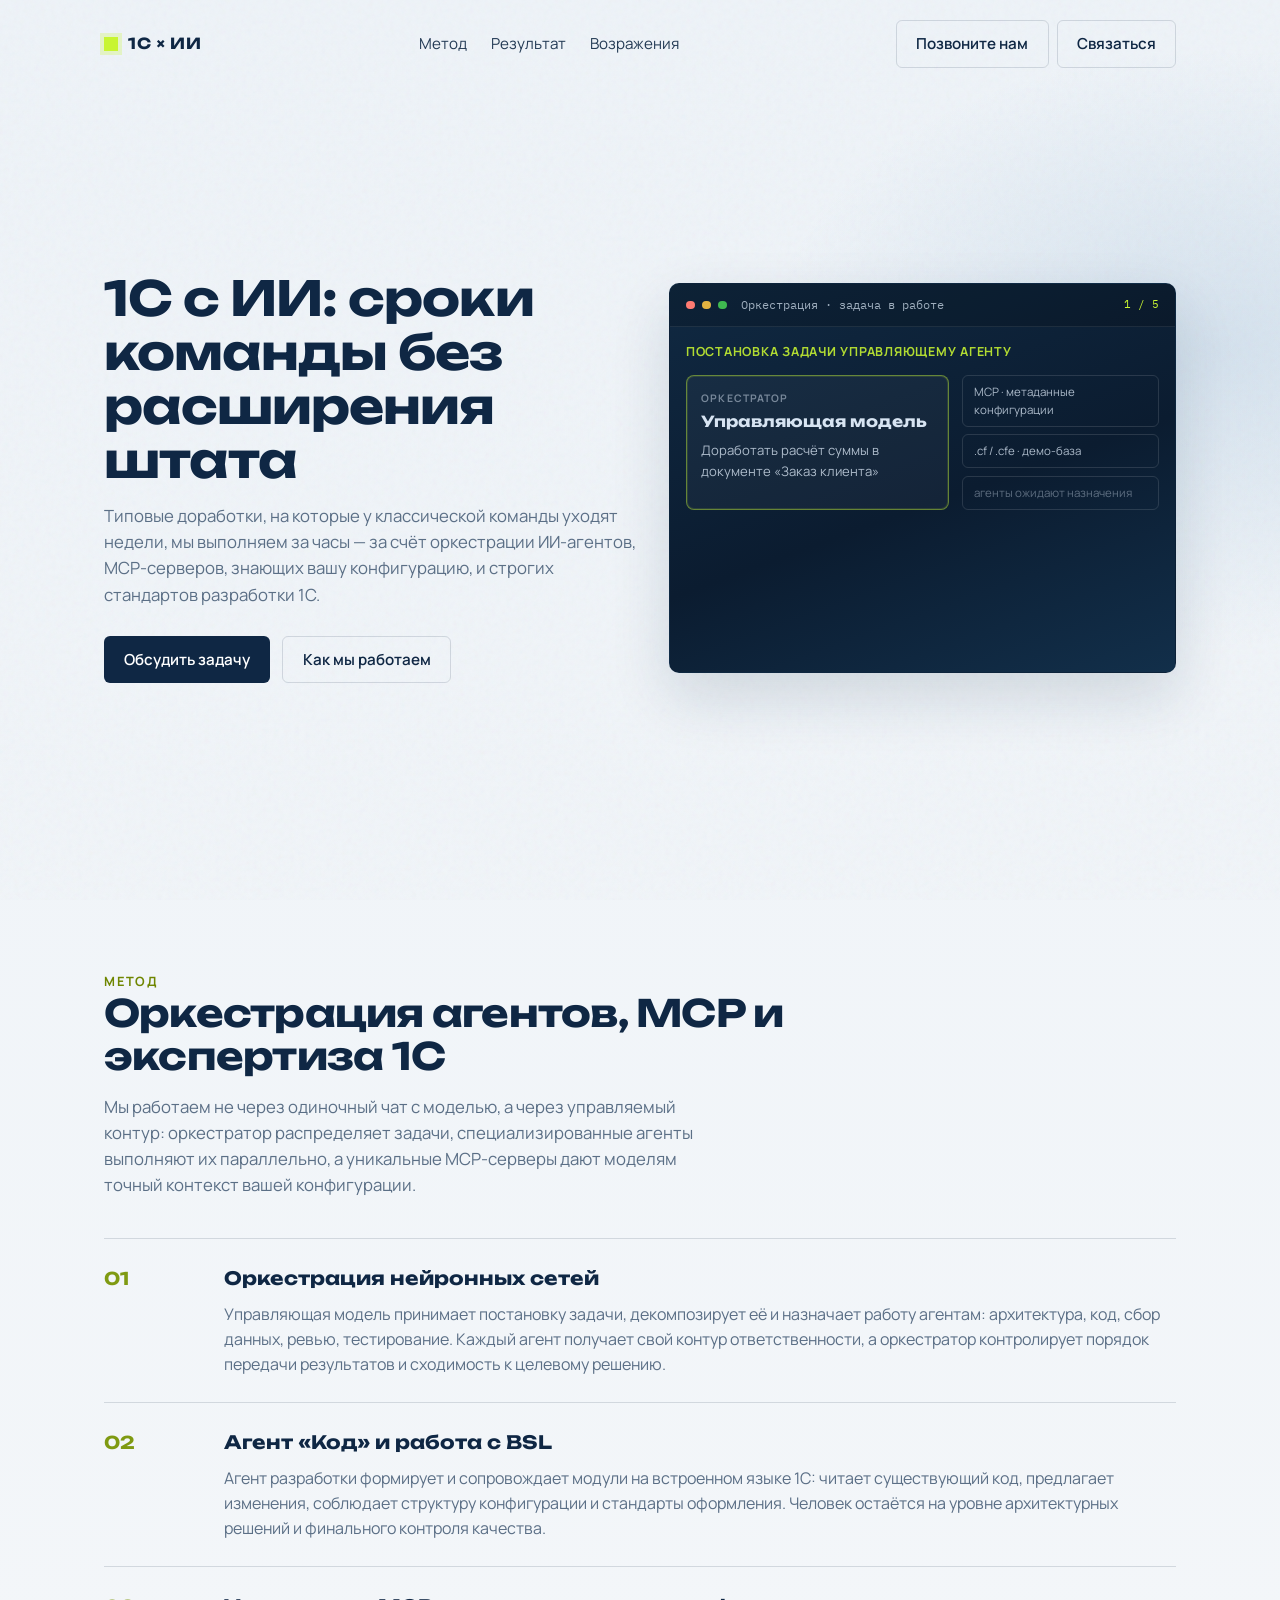
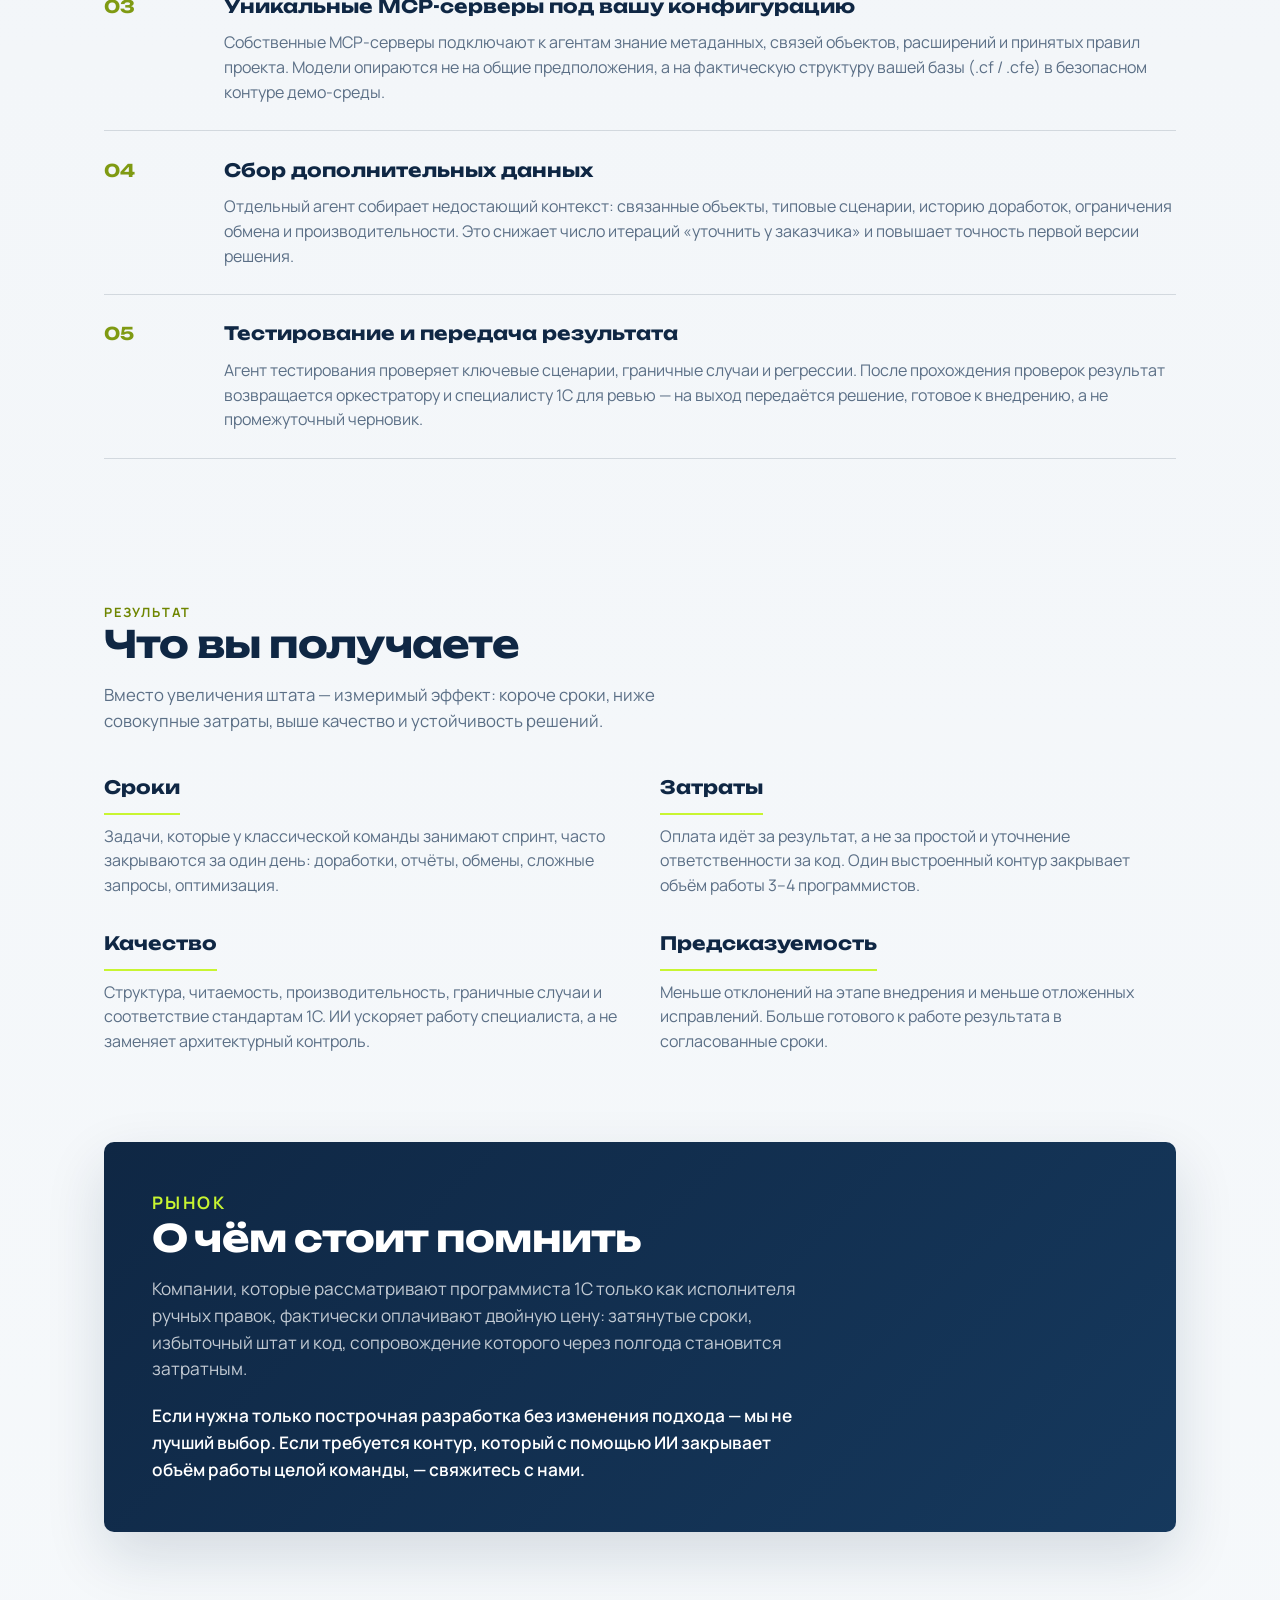
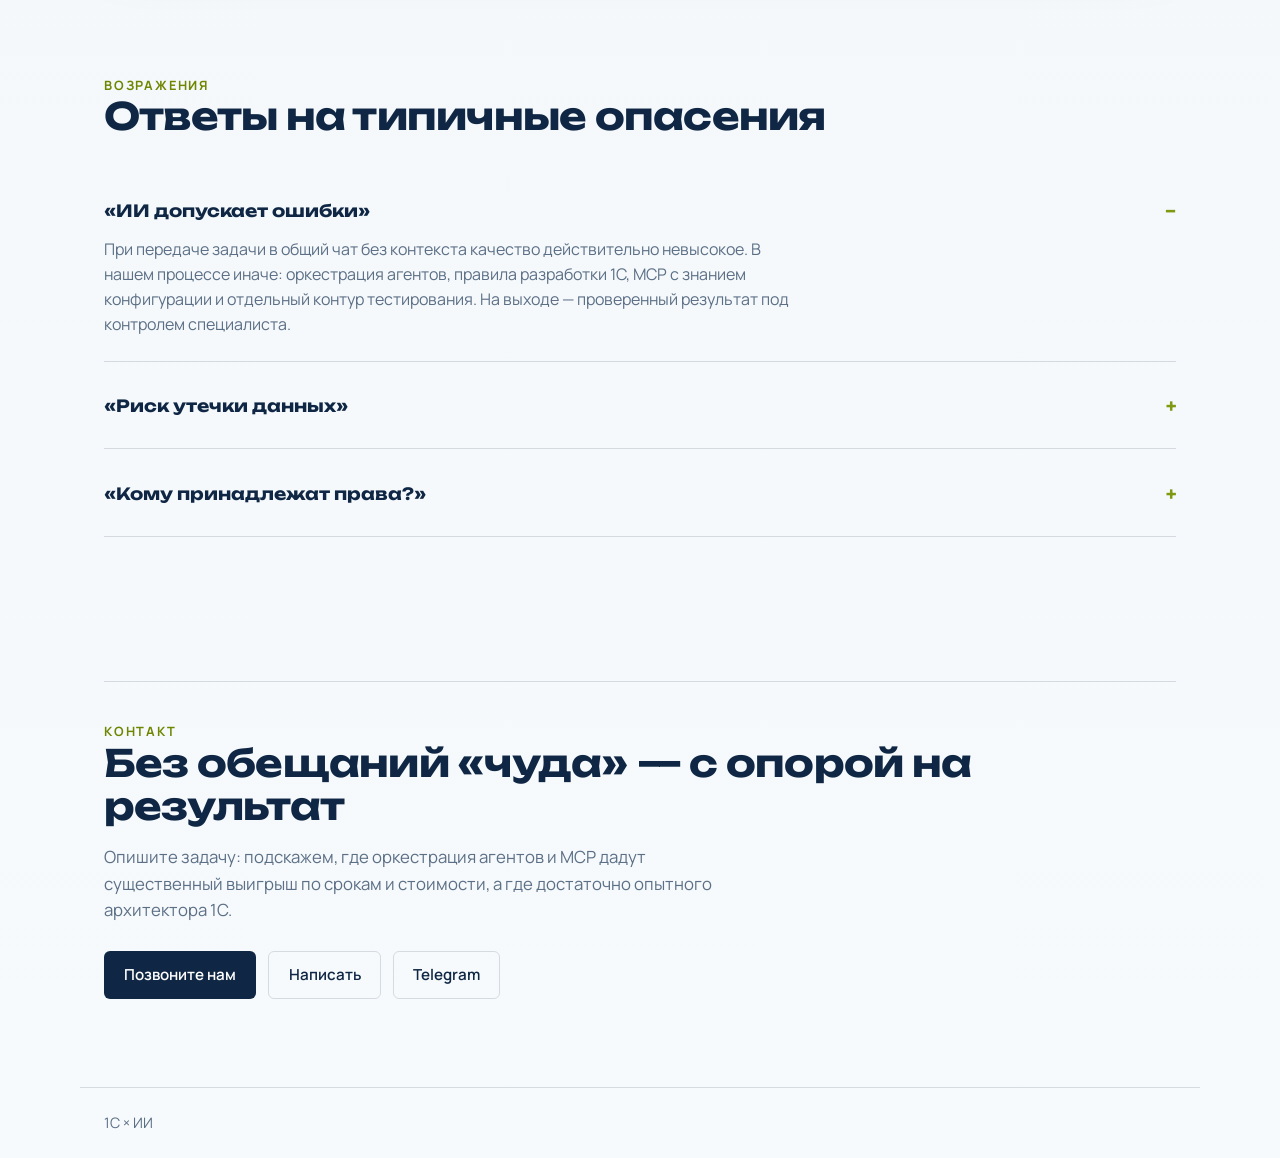
==== index.html @ 66b9cce5 "Expand method section and replace hero with orchestration animation Describe agent orchestration, co" ====
<!DOCTYPE html>
<html lang="ru">
<head>
  <meta charset="UTF-8" />
  <meta name="viewport" content="width=device-width, initial-scale=1" />
  <title>1С с ИИ — разработка без расширения штата</title>
  <meta name="description" content="Команда 1С с ИИ, собственными MCP-серверами и оркестрацией агентов. Сроки сильной команды — без увеличения численности." />
  <link rel="preconnect" href="https://fonts.googleapis.com" />
  <link rel="preconnect" href="https://fonts.gstatic.com" crossorigin />
  <link href="https://fonts.googleapis.com/css2?family=IBM+Plex+Mono:wght@400;500&family=Manrope:wght@400;500;600;700&family=Unbounded:wght@500;700;800&display=swap" rel="stylesheet" />
  <link rel="stylesheet" href="styles.css" />
</head>
<body>
  <div class="noise" aria-hidden="true"></div>

  <header class="site-header">
    <a class="brand" href="#top" aria-label="Наверх">
      <span class="brand-mark" aria-hidden="true"></span>
      <span class="brand-line">1С × ИИ</span>
    </a>
    <nav class="nav">
      <a href="#method">Метод</a>
      <a href="#result">Результат</a>
      <a href="#objections">Возражения</a>
    </nav>
    <div class="header-actions">
      <a class="btn btn-ghost" href="tel:+79991234567">Позвоните нам</a>
      <a class="btn btn-ghost" href="#contact">Связаться</a>
    </div>
  </header>

  <main id="top">
    <section class="hero" aria-labelledby="hero-title">
      <div class="hero-copy">
        <h1 class="hero-title" id="hero-title">1С с ИИ: сроки команды без расширения штата</h1>
        <p class="hero-lead">
          Типовые доработки, на которые у классической команды уходят недели, мы выполняем за часы — за счёт оркестрации ИИ-агентов, MCP-серверов, знающих вашу конфигурацию, и строгих стандартов разработки 1С.
        </p>
        <div class="hero-cta">
          <a class="btn btn-primary" href="#contact">Обсудить задачу</a>
          <a class="btn btn-ghost" href="#method">Как мы работаем</a>
        </div>
      </div>

      <div class="hero-visual" aria-hidden="true">
        <div class="orch" id="orch">
          <div class="orch-chrome">
            <span class="ide-dot"></span>
            <span class="ide-dot"></span>
            <span class="ide-dot"></span>
            <span class="orch-title">Оркестрация · задача в работе</span>
            <span class="orch-step" id="orch-step">1 / 5</span>
          </div>

          <div class="orch-stage" data-stage="0">
            <p class="orch-caption">Постановка задачи управляющему агенту</p>
            <div class="orch-board">
              <div class="orch-node orchestrator is-active">
                <span class="orch-role">Оркестратор</span>
                <strong>Управляющая модель</strong>
                <p id="task-text">Новая задача…</p>
              </div>
              <div class="orch-side">
                <div class="orch-chip">MCP · метаданные конфигурации</div>
                <div class="orch-chip">.cf / .cfe · демо-база</div>
                <div class="orch-chip dim">агенты ожидают назначения</div>
              </div>
            </div>
          </div>

          <div class="orch-stage" data-stage="1" hidden>
            <p class="orch-caption">Распределение подзадач между агентами</p>
            <div class="orch-flow">
              <div class="orch-node orchestrator is-active compact">
                <span class="orch-role">Оркестратор</span>
                <strong>Назначает работы</strong>
              </div>
              <div class="orch-links">
                <span class="packet" style="--i:0"></span>
                <span class="packet" style="--i:1"></span>
                <span class="packet" style="--i:2"></span>
              </div>
              <div class="orch-agents">
                <div class="orch-node agent-card" data-agent="code"><span class="orch-role">Агент</span><strong>Код BSL</strong></div>
                <div class="orch-node agent-card" data-agent="data"><span class="orch-role">Агент</span><strong>Сбор данных</strong></div>
                <div class="orch-node agent-card" data-agent="test"><span class="orch-role">Агент</span><strong>Тесты</strong></div>
              </div>
            </div>
          </div>

          <div class="orch-stage" data-stage="2" hidden>
            <p class="orch-caption">Агент «Код» читает модуль и пишет BSL</p>
            <div class="orch-code-wrap">
              <div class="orch-code-meta">
                <span>ОбщийМодуль.РаботаСЗаказами</span>
                <span class="ok">MCP · структура конф. подключена</span>
              </div>
              <pre class="orch-code"><code id="orch-code"></code><span class="caret"></span></pre>
            </div>
          </div>

          <div class="orch-stage" data-stage="3" hidden>
            <p class="orch-caption">Передача результатов от агента к агенту</p>
            <div class="handoff">
              <div class="orch-node agent-card is-active" id="hand-from">
                <span class="orch-role">От кого</span>
                <strong id="hand-from-name">Код BSL</strong>
                <p id="hand-from-msg">Модуль подготовлен</p>
              </div>
              <div class="handoff-arrow">
                <span class="packet big"></span>
              </div>
              <div class="orch-node agent-card is-active" id="hand-to">
                <span class="orch-role">Кому</span>
                <strong id="hand-to-name">Тесты</strong>
                <p id="hand-to-msg">Проверка сценариев</p>
              </div>
            </div>
            <div class="handoff-log" id="hand-log"></div>
          </div>

          <div class="orch-stage" data-stage="4" hidden>
            <p class="orch-caption">Итог: готовый результат под контролем специалиста</p>
            <div class="orch-result">
              <div class="orch-node result-card is-active">
                <span class="orch-role">Результат</span>
                <strong>Модуль к внедрению</strong>
                <ul>
                  <li>BSL согласован со стандартами 1С</li>
                  <li>Контекст конфигурации учтён через MCP</li>
                  <li>Тесты и сбор данных завершены</li>
                </ul>
              </div>
              <div class="orch-side">
                <div class="orch-chip ok">оркестрация закрыта</div>
                <div class="orch-chip ok">ревью архитектора</div>
                <div class="orch-chip ok">готово к передаче заказчику</div>
              </div>
            </div>
          </div>
        </div>
      </div>
    </section>

    <section class="section method" id="method" aria-labelledby="method-title">
      <div class="section-head">
        <p class="eyebrow">Метод</p>
        <h2 id="method-title">Оркестрация агентов, MCP и экспертиза 1С</h2>
        <p class="section-lead">
          Мы работаем не через одиночный чат с моделью, а через управляемый контур: оркестратор распределяет задачи, специализированные агенты выполняют их параллельно, а уникальные MCP-серверы дают моделям точный контекст вашей конфигурации.
        </p>
      </div>

      <ol class="method-list">
        <li>
          <span class="step-num">01</span>
          <div>
            <h3>Оркестрация нейронных сетей</h3>
            <p>
              Управляющая модель принимает постановку задачи, декомпозирует её и назначает работу агентам: архитектура, код, сбор данных, ревью, тестирование. Каждый агент получает свой контур ответственности, а оркестратор контролирует порядок передачи результатов и сходимость к целевому решению.
            </p>
          </div>
        </li>
        <li>
          <span class="step-num">02</span>
          <div>
            <h3>Агент «Код» и работа с BSL</h3>
            <p>
              Агент разработки формирует и сопровождает модули на встроенном языке 1С: читает существующий код, предлагает изменения, соблюдает структуру конфигурации и стандарты оформления. Человек остаётся на уровне архитектурных решений и финального контроля качества.
            </p>
          </div>
        </li>
        <li>
          <span class="step-num">03</span>
          <div>
            <h3>Уникальные MCP-серверы под вашу конфигурацию</h3>
            <p>
              Собственные MCP-серверы подключают к агентам знание метаданных, связей объектов, расширений и принятых правил проекта. Модели опираются не на общие предположения, а на фактическую структуру вашей базы (.cf / .cfe) в безопасном контуре демо-среды.
            </p>
          </div>
        </li>
        <li>
          <span class="step-num">04</span>
          <div>
            <h3>Сбор дополнительных данных</h3>
            <p>
              Отдельный агент собирает недостающий контекст: связанные объекты, типовые сценарии, историю доработок, ограничения обмена и производительности. Это снижает число итераций «уточнить у заказчика» и повышает точность первой версии решения.
            </p>
          </div>
        </li>
        <li>
          <span class="step-num">05</span>
          <div>
            <h3>Тестирование и передача результата</h3>
            <p>
              Агент тестирования проверяет ключевые сценарии, граничные случаи и регрессии. После прохождения проверок результат возвращается оркестратору и специалисту 1С для ревью — на выход передаётся решение, готовое к внедрению, а не промежуточный черновик.
            </p>
          </div>
        </li>
      </ol>
    </section>

    <section class="section result" id="result" aria-labelledby="result-title">
      <div class="section-head">
        <p class="eyebrow">Результат</p>
        <h2 id="result-title">Что вы получаете</h2>
        <p class="section-lead">
          Вместо увеличения штата — измеримый эффект: короче сроки, ниже совокупные затраты, выше качество и устойчивость решений.
        </p>
      </div>

      <div class="result-grid">
        <article>
          <h3>Сроки</h3>
          <p>Задачи, которые у классической команды занимают спринт, часто закрываются за один день: доработки, отчёты, обмены, сложные запросы, оптимизация.</p>
        </article>
        <article>
          <h3>Затраты</h3>
          <p>Оплата идёт за результат, а не за простой и уточнение ответственности за код. Один выстроенный контур закрывает объём работы 3–4 программистов.</p>
        </article>
        <article>
          <h3>Качество</h3>
          <p>Структура, читаемость, производительность, граничные случаи и соответствие стандартам 1С. ИИ ускоряет работу специалиста, а не заменяет архитектурный контроль.</p>
        </article>
        <article>
          <h3>Предсказуемость</h3>
          <p>Меньше отклонений на этапе внедрения и меньше отложенных исправлений. Больше готового к работе результата в согласованные сроки.</p>
        </article>
      </div>
    </section>

    <section class="section truth" aria-labelledby="truth-title">
      <div class="truth-panel">
        <p class="eyebrow">Рынок</p>
        <h2 id="truth-title">О чём стоит помнить</h2>
        <p>
          Компании, которые рассматривают программиста 1С только как исполнителя ручных правок, фактически оплачивают двойную цену: затянутые сроки, избыточный штат и код, сопровождение которого через полгода становится затратным.
        </p>
        <p class="truth-punch">
          Если нужна только построчная разработка без изменения подхода — мы не лучший выбор. Если требуется контур, который с помощью ИИ закрывает объём работы целой команды, — свяжитесь с нами.
        </p>
      </div>
    </section>

    <section class="section objections" id="objections" aria-labelledby="objections-title">
      <div class="section-head">
        <p class="eyebrow">Возражения</p>
        <h2 id="objections-title">Ответы на типичные опасения</h2>
      </div>

      <div class="faq">
        <details open>
          <summary>«ИИ допускает ошибки»</summary>
          <p>
            При передаче задачи в общий чат без контекста качество действительно невысокое. В нашем процессе иначе: оркестрация агентов, правила разработки 1С, MCP с знанием конфигурации и отдельный контур тестирования. На выходе — проверенный результат под контролем специалиста.
          </p>
        </details>
        <details>
          <summary>«Риск утечки данных»</summary>
          <p>
            Мы не работаем с продуктивными данными заказчика. Для ИИ и MCP достаточно конфигурации (.cf) и расширений (.cfe). Вся разработка ведётся на демо-базах — это условие конфиденциальности.
          </p>
        </details>
        <details>
          <summary>«Кому принадлежат права?»</summary>
          <p>
            Исключительные права на результат разработки принадлежат вам. Команда и ИИ на них не претендуют.
          </p>
        </details>
      </div>
    </section>

    <section class="section contact" id="contact" aria-labelledby="contact-title">
      <div class="contact-panel">
        <p class="eyebrow">Контакт</p>
        <h2 id="contact-title">Без обещаний «чуда» — с опорой на результат</h2>
        <p class="section-lead">
          Опишите задачу: подскажем, где оркестрация агентов и MCP дадут существенный выигрыш по срокам и стоимости, а где достаточно опытного архитектора 1С.
        </p>
        <div class="hero-cta">
          <a class="btn btn-primary" href="tel:+79991234567">Позвоните нам</a>
          <a class="btn btn-ghost" href="mailto:hello@example.com">Написать</a>
          <a class="btn btn-ghost" href="https://t.me/" rel="noopener noreferrer" target="_blank">Telegram</a>
        </div>
      </div>
    </section>
  </main>

  <footer class="site-footer">
    <span>1С × ИИ</span>
  </footer>

  <script src="script.js"></script>
</body>
</html>
---- styles.css ----
:root {
  --ink: #0f2744;
  --ink-soft: #243b55;
  --paper: #f3f6f9;
  --line: rgba(15, 39, 68, 0.14);
  --acid: #c8f531;
  --acid-ink: #1a2a00;
  --muted: #5b6f86;
  --white: #ffffff;
  --shadow-soft: 0 24px 60px rgba(15, 39, 68, 0.14);
  --font-display: "Unbounded", system-ui, sans-serif;
  --font-body: "Manrope", system-ui, sans-serif;
  --font-mono: "IBM Plex Mono", ui-monospace, monospace;
  --radius: 6px;
  --max: 1120px;
}

*,
*::before,
*::after {
  box-sizing: border-box;
}

html {
  scroll-behavior: smooth;
}

body {
  margin: 0;
  font-family: var(--font-body);
  color: var(--ink);
  background:
    radial-gradient(1200px 700px at 12% -10%, rgba(200, 245, 49, 0.18), transparent 55%),
    radial-gradient(900px 600px at 95% 8%, rgba(70, 130, 180, 0.16), transparent 50%),
    linear-gradient(180deg, #eef3f8 0%, var(--paper) 38%, #f7fafc 100%);
  line-height: 1.55;
  min-height: 100vh;
  overflow-x: hidden;
}

.noise {
  pointer-events: none;
  position: fixed;
  inset: 0;
  z-index: 0;
  opacity: 0.045;
  background-image: url("data:image/svg+xml,%3Csvg viewBox='0 0 200 200' xmlns='http://www.w3.org/2000/svg'%3E%3Cfilter id='n'%3E%3CfeTurbulence type='fractalNoise' baseFrequency='0.85' numOctaves='4' stitchTiles='stitch'/%3E%3C/filter%3E%3Crect width='100%25' height='100%25' filter='url(%23n)'/%3E%3C/svg%3E");
}

.site-header,
main,
.site-footer {
  position: relative;
  z-index: 1;
}

a {
  color: inherit;
  text-decoration: none;
}

img,
svg {
  max-width: 100%;
  display: block;
}

.site-header {
  display: flex;
  align-items: center;
  justify-content: space-between;
  gap: 1rem;
  max-width: var(--max);
  margin: 0 auto;
  padding: 1.25rem 1.5rem;
}

.brand {
  display: inline-flex;
  align-items: center;
  gap: 0.65rem;
}

.brand-mark {
  width: 0.85rem;
  height: 0.85rem;
  background: var(--acid);
  box-shadow: 0 0 0 4px rgba(200, 245, 49, 0.25);
}

.brand-line {
  font-family: var(--font-display);
  font-weight: 700;
  font-size: 0.95rem;
  letter-spacing: 0.04em;
}

.nav {
  display: none;
  gap: 1.5rem;
  font-size: 0.95rem;
  color: var(--ink-soft);
}

.nav a:hover {
  color: var(--ink);
}

.header-actions {
  display: flex;
  flex-wrap: wrap;
  gap: 0.5rem;
  justify-content: flex-end;
}

.btn {
  display: inline-flex;
  align-items: center;
  justify-content: center;
  min-height: 2.85rem;
  padding: 0.7rem 1.2rem;
  border: 1px solid transparent;
  border-radius: var(--radius);
  font-family: var(--font-body);
  font-weight: 600;
  font-size: 0.95rem;
  cursor: pointer;
  transition: transform 0.25s ease, background 0.25s ease, border-color 0.25s ease, color 0.25s ease;
}

.btn:hover {
  transform: translateY(-2px);
}

.btn-primary {
  background: var(--ink);
  color: var(--white);
}

.btn-primary:hover {
  background: #173356;
}

.btn-ghost {
  background: transparent;
  border-color: var(--line);
  color: var(--ink);
}

.btn-ghost:hover {
  border-color: var(--ink);
  background: rgba(255, 255, 255, 0.55);
}

.hero {
  display: grid;
  gap: 2.5rem;
  max-width: var(--max);
  margin: 0 auto;
  padding: 1.5rem 1.5rem 4rem;
  min-height: calc(100svh - 5rem);
  align-items: center;
}

.hero-copy {
  max-width: 36rem;
}

.hero-title {
  margin: 0 0 1rem;
  font-family: var(--font-display);
  font-size: clamp(1.85rem, 4.8vw, 3rem);
  font-weight: 700;
  line-height: 1.12;
  letter-spacing: -0.02em;
  opacity: 0;
  transform: translateY(24px);
  animation: rise 0.9s cubic-bezier(0.2, 0.8, 0.2, 1) 0.05s forwards;
}

.hero-lead,
.section-lead {
  margin: 0;
  color: var(--muted);
  font-size: 1.05rem;
  max-width: 38rem;
}

.hero-lead {
  opacity: 0;
  transform: translateY(24px);
  animation: rise 0.9s cubic-bezier(0.2, 0.8, 0.2, 1) 0.2s forwards;
}

.hero-cta {
  display: flex;
  flex-wrap: wrap;
  gap: 0.75rem;
  margin-top: 1.75rem;
  opacity: 0;
  transform: translateY(24px);
  animation: rise 0.9s cubic-bezier(0.2, 0.8, 0.2, 1) 0.35s forwards;
}

.hero-visual {
  position: relative;
  margin-inline: -1.5rem;
  opacity: 0;
  transform: translateY(28px) scale(0.985);
  animation: rise-scale 1s cubic-bezier(0.2, 0.8, 0.2, 1) 0.28s forwards;
}

.orch {
  overflow: hidden;
  border: 1px solid rgba(15, 39, 68, 0.18);
  border-radius: 10px;
  background: linear-gradient(160deg, #102942 0%, #0b1c30 55%, #122f4a 100%);
  color: #d7e4f2;
  box-shadow: var(--shadow-soft);
  min-height: 390px;
}

.orch-chrome {
  display: flex;
  align-items: center;
  gap: 0.45rem;
  padding: 0.75rem 1rem;
  border-bottom: 1px solid rgba(255, 255, 255, 0.08);
  background: rgba(0, 0, 0, 0.18);
}

.ide-dot {
  width: 0.55rem;
  height: 0.55rem;
  border-radius: 50%;
  background: rgba(255, 255, 255, 0.22);
}

.ide-dot:nth-child(1) {
  background: #ff7b72;
}

.ide-dot:nth-child(2) {
  background: #e3b341;
}

.ide-dot:nth-child(3) {
  background: #3fb950;
}

.orch-title {
  margin-left: 0.45rem;
  font-family: var(--font-mono);
  font-size: 0.72rem;
  color: rgba(215, 228, 242, 0.72);
  flex: 1;
  white-space: nowrap;
  overflow: hidden;
  text-overflow: ellipsis;
}

.orch-step {
  font-family: var(--font-mono);
  font-size: 0.7rem;
  color: #c8f531;
}

.orch-stage {
  padding: 0.95rem 1rem 1.1rem;
  min-height: 320px;
}

.orch-caption {
  margin: 0 0 0.85rem;
  font-size: 0.78rem;
  font-weight: 700;
  letter-spacing: 0.06em;
  text-transform: uppercase;
  color: rgba(200, 245, 49, 0.88);
}

.orch-board,
.orch-result {
  display: grid;
  gap: 0.85rem;
}

.orch-node {
  padding: 0.85rem 0.9rem;
  border: 1px solid rgba(255, 255, 255, 0.12);
  border-radius: 8px;
  background: rgba(255, 255, 255, 0.04);
}

.orch-node.is-active {
  border-color: rgba(200, 245, 49, 0.45);
  box-shadow: inset 0 0 0 1px rgba(200, 245, 49, 0.12);
}

.orch-node.compact {
  padding: 0.7rem 0.8rem;
}

.orch-role {
  display: block;
  margin-bottom: 0.25rem;
  font-size: 0.65rem;
  font-weight: 700;
  letter-spacing: 0.1em;
  text-transform: uppercase;
  color: rgba(215, 228, 242, 0.5);
}

.orch-node strong {
  display: block;
  font-family: var(--font-display);
  font-size: 0.95rem;
  font-weight: 700;
}

.orch-node p {
  margin: 0.45rem 0 0;
  font-size: 0.82rem;
  color: rgba(215, 228, 242, 0.78);
  min-height: 1.2em;
}

.orch-side {
  display: grid;
  gap: 0.45rem;
}

.orch-chip {
  padding: 0.45rem 0.65rem;
  border: 1px solid rgba(255, 255, 255, 0.12);
  border-radius: 6px;
  font-size: 0.72rem;
  color: rgba(215, 228, 242, 0.78);
}

.orch-chip.dim {
  color: rgba(215, 228, 242, 0.4);
}

.orch-chip.ok {
  border-color: rgba(200, 245, 49, 0.35);
  color: #d8f56a;
}

.orch-flow {
  display: grid;
  gap: 0.75rem;
}

.orch-links {
  position: relative;
  height: 1.1rem;
  margin: 0.15rem 0;
  border-left: 1px dashed rgba(200, 245, 49, 0.35);
  margin-left: 1.2rem;
}

.packet {
  position: absolute;
  left: -0.28rem;
  width: 0.55rem;
  height: 0.55rem;
  border-radius: 50%;
  background: var(--acid);
  animation: packet-down 1.6s ease-in-out infinite;
  animation-delay: calc(var(--i) * 0.25s);
}

.packet.big {
  position: relative;
  left: 0;
  width: 0.7rem;
  height: 0.7rem;
  animation: packet-right 1.2s ease-in-out infinite;
}

.orch-agents {
  display: grid;
  gap: 0.55rem;
}

.agent-card strong {
  font-size: 0.88rem;
}

.orch-code-wrap {
  border: 1px solid rgba(255, 255, 255, 0.1);
  border-radius: 8px;
  background: rgba(0, 0, 0, 0.22);
  padding: 0.75rem 0.85rem;
}

.orch-code-meta {
  display: flex;
  justify-content: space-between;
  gap: 0.75rem;
  margin-bottom: 0.65rem;
  font-size: 0.68rem;
  font-family: var(--font-mono);
  color: rgba(215, 228, 242, 0.55);
}

.orch-code-meta .ok {
  color: #c8f531;
}

.orch-code {
  margin: 0;
  min-height: 10.5rem;
  font-family: var(--font-mono);
  font-size: 0.76rem;
  line-height: 1.55;
  white-space: pre-wrap;
  word-break: break-word;
}

.orch-code .kw {
  color: #79c0ff;
}

.orch-code .fn {
  color: #d2a8ff;
}

.orch-code .cm {
  color: #8b9bb0;
}

.caret {
  display: inline-block;
  width: 0.55ch;
  height: 1.05em;
  margin-left: 1px;
  vertical-align: text-bottom;
  background: var(--acid);
  animation: blink 1s steps(1) infinite;
}

.handoff {
  display: grid;
  gap: 0.7rem;
  align-items: center;
}

.handoff-arrow {
  display: flex;
  justify-content: center;
  align-items: center;
  min-height: 1.4rem;
}

.handoff-log {
  margin-top: 0.75rem;
  font-family: var(--font-mono);
  font-size: 0.68rem;
  color: rgba(215, 228, 242, 0.55);
  min-height: 3.2em;
}

.handoff-log div {
  margin-bottom: 0.25rem;
}

.result-card ul {
  margin: 0.65rem 0 0;
  padding-left: 1.1rem;
  font-size: 0.8rem;
  color: rgba(215, 228, 242, 0.78);
}

.result-card li + li {
  margin-top: 0.3rem;
}

.section {
  max-width: var(--max);
  margin: 0 auto;
  padding: 4.5rem 1.5rem;
}

.section-head {
  margin-bottom: 2.5rem;
  max-width: 46rem;
}

.eyebrow {
  margin: 0 0 0.75rem;
  font-size: 0.8rem;
  font-weight: 700;
  letter-spacing: 0.14em;
  text-transform: uppercase;
  color: #6f8600;
}

.section h2 {
  margin: 0 0 1rem;
  font-family: var(--font-display);
  font-size: clamp(1.6rem, 3.5vw, 2.35rem);
  font-weight: 700;
  line-height: 1.15;
  letter-spacing: -0.02em;
}

.section h3 {
  margin: 0 0 0.55rem;
  font-family: var(--font-display);
  font-size: 1.15rem;
  font-weight: 700;
}

.section p {
  margin: 0;
}

.method-list {
  list-style: none;
  margin: 0;
  padding: 0;
  display: grid;
  gap: 0;
  border-top: 1px solid var(--line);
}

.method-list li {
  display: grid;
  grid-template-columns: 4.5rem 1fr;
  gap: 1rem;
  padding: 1.6rem 0;
  border-bottom: 1px solid var(--line);
}

.step-num {
  font-family: var(--font-display);
  font-size: 1.1rem;
  font-weight: 700;
  color: #7f9a12;
}

.method-list p,
.result-grid p,
.faq p,
.truth-panel p {
  color: var(--muted);
}

.result-grid {
  display: grid;
  gap: 2rem 2.5rem;
}

.result-grid article {
  padding: 0;
  border: 0;
  background: transparent;
}

.result-grid article h3 {
  padding-bottom: 0.65rem;
  border-bottom: 2px solid var(--acid);
  display: inline-block;
}

.truth {
  padding-top: 1rem;
}

.truth-panel {
  padding: 2.5rem 1.75rem;
  background:
    linear-gradient(135deg, rgba(15, 39, 68, 0.96), rgba(22, 58, 95, 0.92)),
    var(--ink);
  color: var(--white);
  border-radius: 10px;
  box-shadow: var(--shadow-soft);
}

.truth-panel .eyebrow {
  color: var(--acid);
}

.truth-panel h2 {
  color: var(--white);
}

.truth-panel p {
  color: rgba(243, 246, 249, 0.78);
  max-width: 42rem;
  font-size: 1.08rem;
}

.truth-punch {
  margin-top: 1.25rem !important;
  color: var(--white) !important;
  font-weight: 600;
}

.faq {
  display: grid;
  gap: 0.75rem;
}

.faq details {
  border-bottom: 1px solid var(--line);
  padding: 0.35rem 0 1rem;
}

.faq summary {
  cursor: pointer;
  list-style: none;
  font-family: var(--font-display);
  font-size: 1.05rem;
  font-weight: 700;
  padding: 0.85rem 0;
}

.faq summary::-webkit-details-marker {
  display: none;
}

.faq summary::after {
  content: "+";
  float: right;
  color: #7f9a12;
  font-weight: 700;
}

.faq details[open] summary::after {
  content: "–";
}

.faq p {
  padding-bottom: 0.5rem;
  max-width: 44rem;
}

.contact-panel {
  padding: 2.5rem 0 1rem;
  border-top: 1px solid var(--line);
}

.site-footer {
  max-width: var(--max);
  margin: 0 auto;
  padding: 1.5rem;
  display: flex;
  flex-wrap: wrap;
  gap: 0.75rem 1.5rem;
  justify-content: space-between;
  color: var(--muted);
  font-size: 0.9rem;
  border-top: 1px solid var(--line);
}

.reveal {
  opacity: 0;
  transform: translateY(28px);
  transition: opacity 0.7s ease, transform 0.7s ease;
}

.reveal.is-visible {
  opacity: 1;
  transform: none;
}

@keyframes rise {
  to {
    opacity: 1;
    transform: none;
  }
}

@keyframes rise-scale {
  to {
    opacity: 1;
    transform: none;
  }
}

@keyframes blink {
  0%,
  45% {
    opacity: 1;
  }
  50%,
  100% {
    opacity: 0;
  }
}

@keyframes packet-down {
  0% {
    top: 0;
    opacity: 0;
  }
  20% {
    opacity: 1;
  }
  100% {
    top: 100%;
    opacity: 0;
  }
}

@keyframes packet-right {
  0% {
    transform: translateX(-18px);
    opacity: 0;
  }
  25% {
    opacity: 1;
  }
  100% {
    transform: translateX(18px);
    opacity: 0;
  }
}

@media (min-width: 560px) {
  .orch-board,
  .orch-result,
  .handoff {
    grid-template-columns: 1.2fr 0.9fr;
  }

  .handoff-arrow {
    display: none;
  }

  .orch-flow {
    grid-template-columns: 0.9fr 0.2fr 1.2fr;
    align-items: center;
  }

  .orch-links {
    height: auto;
    min-height: 7rem;
    border-left: 0;
    border-top: 1px dashed rgba(200, 245, 49, 0.35);
    margin: 0;
  }

  .packet {
    top: -0.28rem;
    left: calc(var(--i) * 28%);
    animation-name: packet-across;
  }
}

@keyframes packet-across {
  0% {
    top: -0.28rem;
    opacity: 0;
  }
  20% {
    opacity: 1;
  }
  100% {
    top: calc(100% - 0.28rem);
    opacity: 0;
  }
}

@media (min-width: 760px) {
  .nav {
    display: flex;
  }

  .hero {
    grid-template-columns: 1.05fr 1fr;
    gap: 2rem;
    padding-top: 2rem;
  }

  .hero-visual {
    margin-inline: 0;
  }

  .method-list li {
    grid-template-columns: 6rem 1fr;
    gap: 1.5rem;
  }

  .result-grid {
    grid-template-columns: 1fr 1fr;
  }

  .truth-panel {
    padding: 3rem;
  }
}

@media (min-width: 980px) {
  .hero {
    min-height: calc(100svh - 5.5rem);
  }

  .hero-copy {
    max-width: 34rem;
  }
}

@media (prefers-reduced-motion: reduce) {
  html {
    scroll-behavior: auto;
  }

  .hero-title,
  .hero-lead,
  .hero-cta,
  .hero-visual,
  .reveal,
  .caret,
  .packet {
    animation: none !important;
    opacity: 1 !important;
    transform: none !important;
    transition: none !important;
  }
}
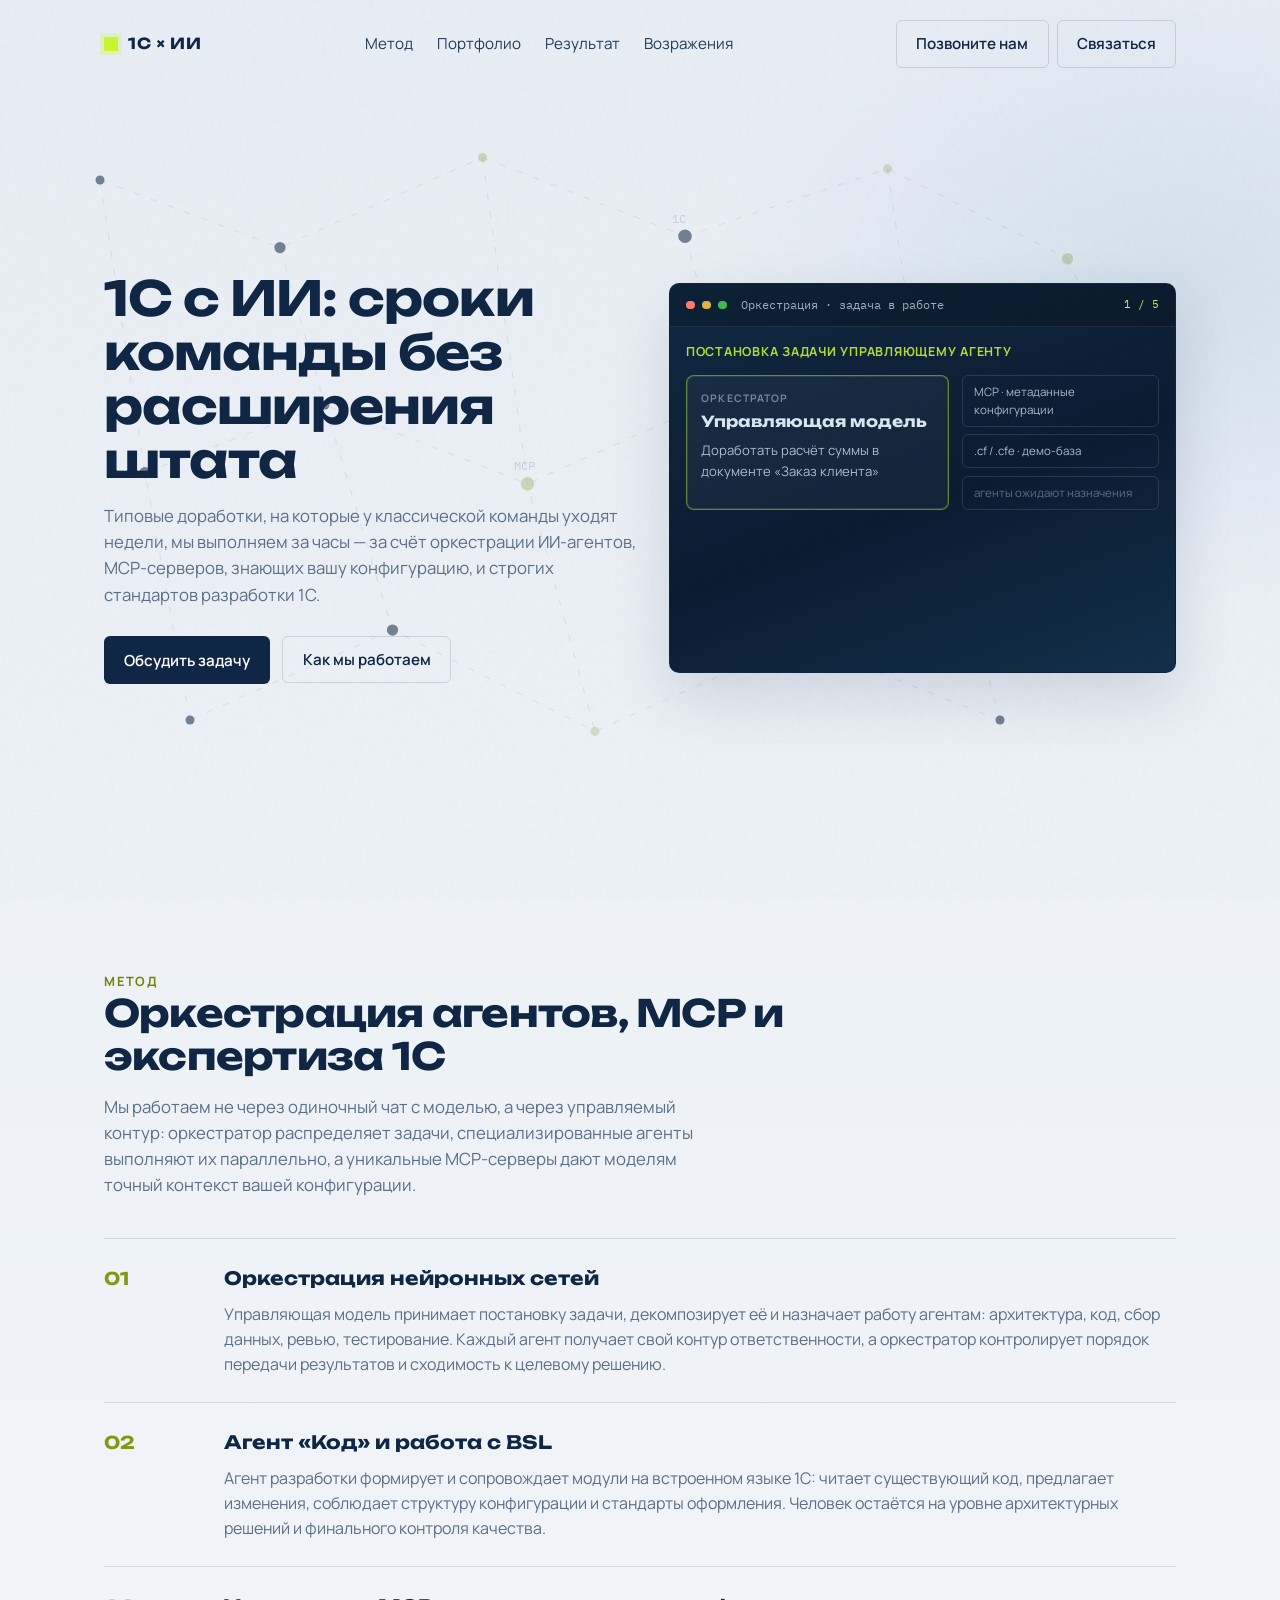
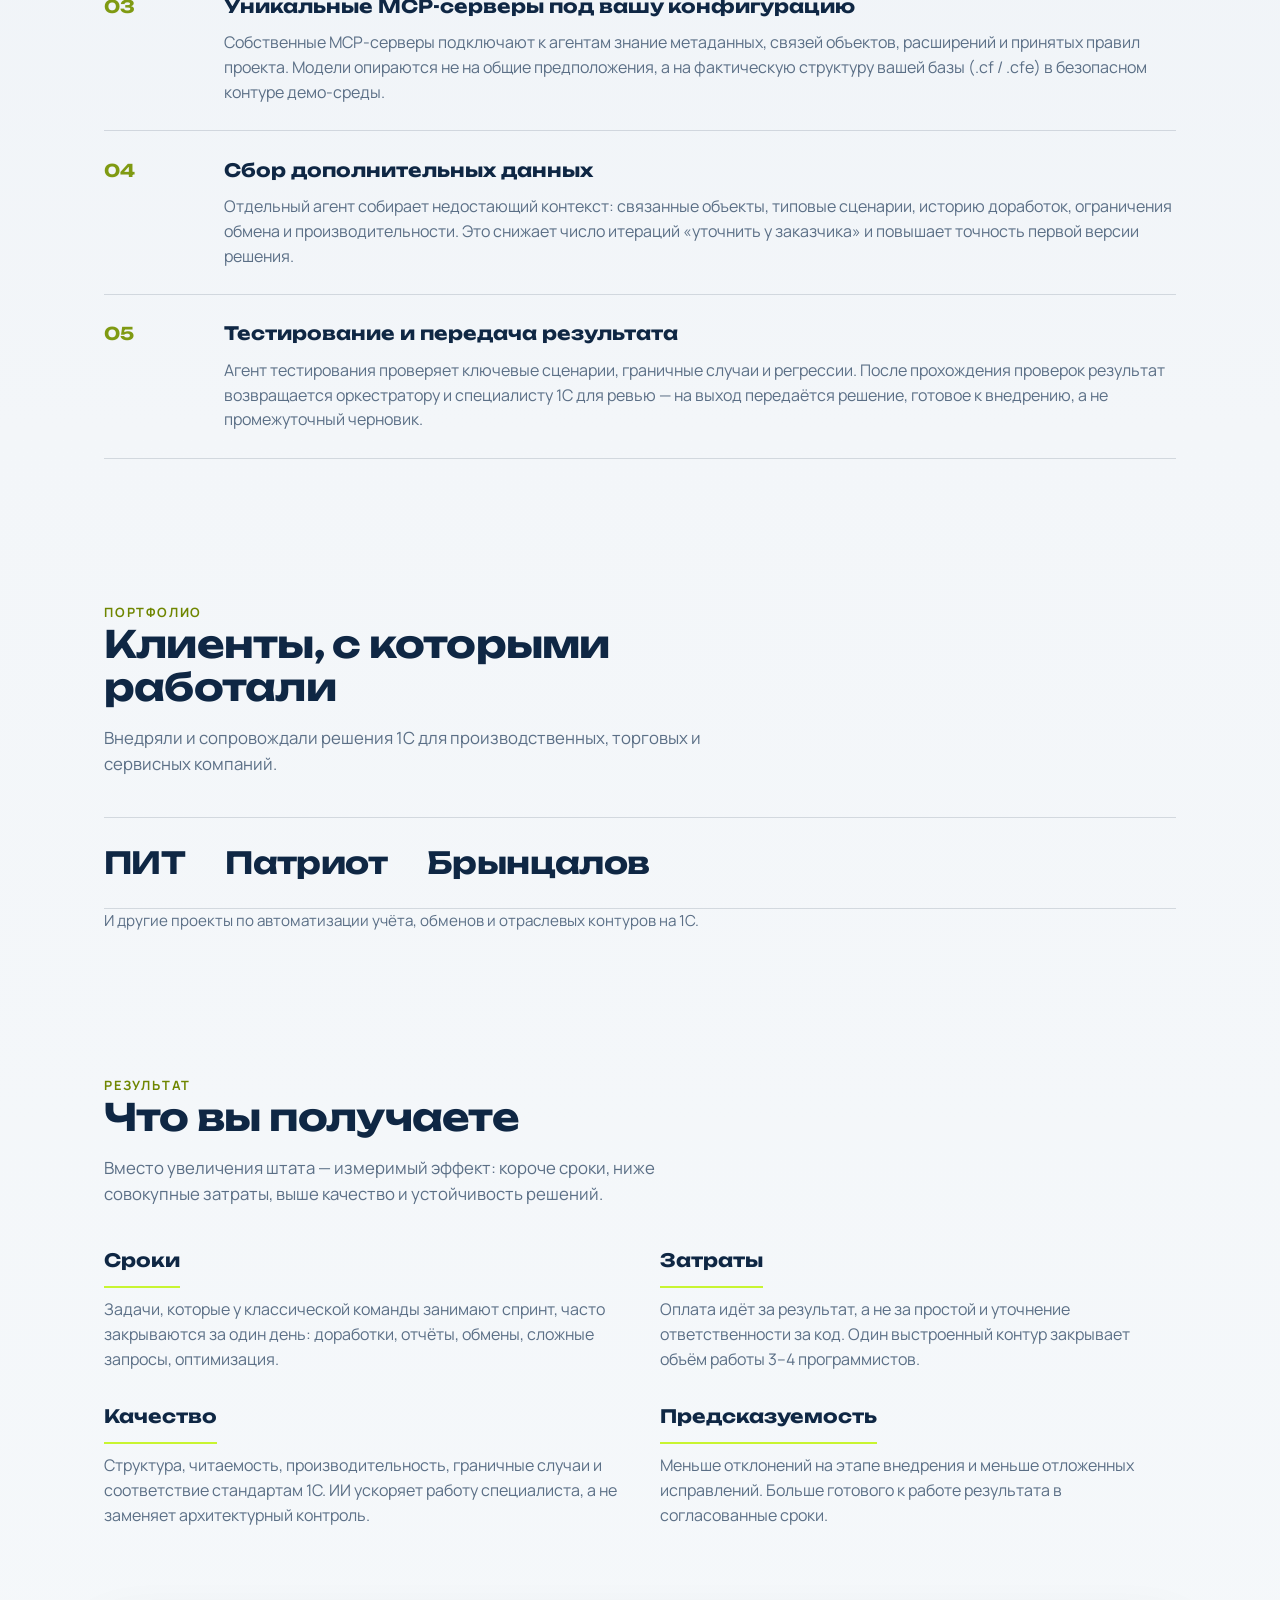
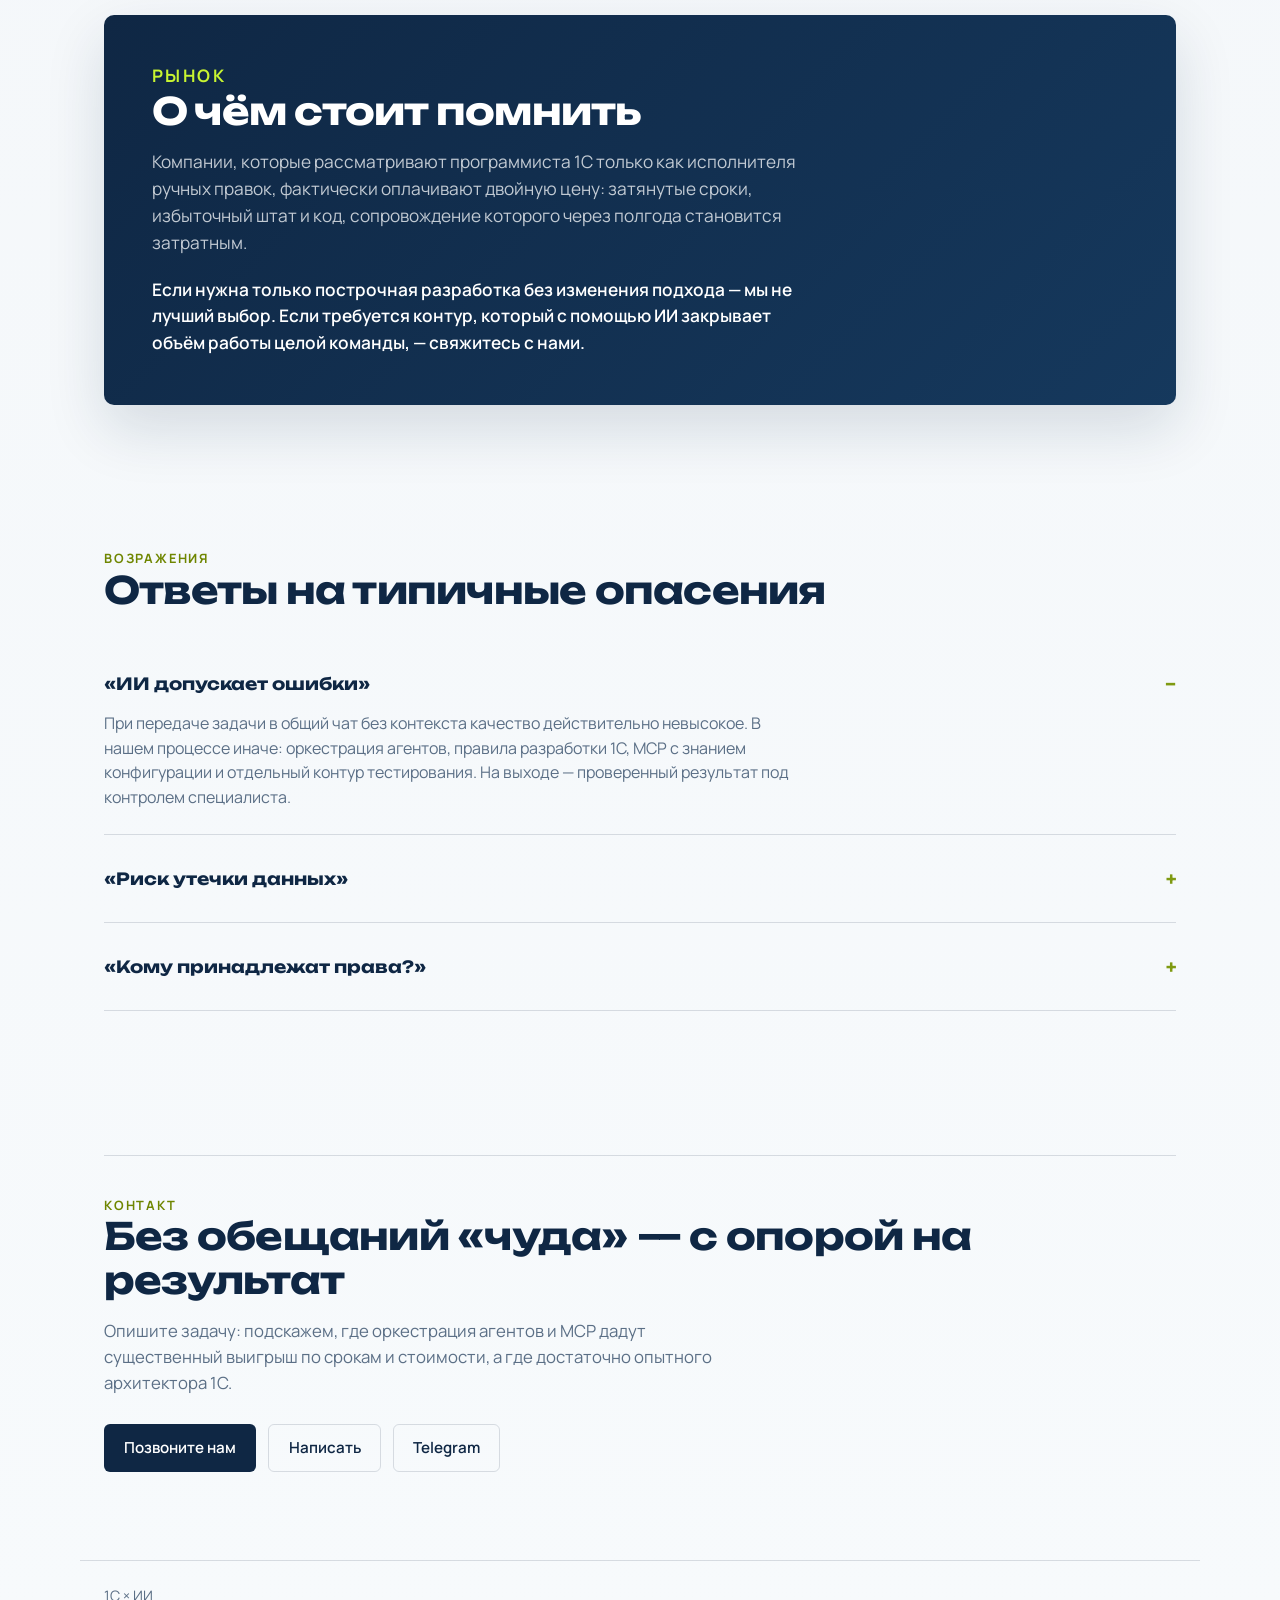
==== commit 65de76ac: "Add neural-net background and client portfolio section Introduce a 1C-themed network backdrop and li" ====
--- a/index.html
+++ b/index.html
@@ -12,6 +12,45 @@
 </head>
 <body>
   <div class="noise" aria-hidden="true"></div>
+  <div class="nn-bg" aria-hidden="true">
+    <svg class="nn-svg" viewBox="0 0 1200 800" preserveAspectRatio="xMidYMid slice">
+      <g class="nn-links" stroke="rgba(15,39,68,0.14)" stroke-width="1" fill="none">
+        <path d="M120 160 L280 220 L460 140 L640 210 L820 150 L980 230" />
+        <path d="M160 420 L320 360 L500 430 L680 350 L860 420 L1040 360" />
+        <path d="M200 640 L380 560 L560 650 L740 570 L920 640" />
+        <path d="M280 220 L320 360 L380 560" />
+        <path d="M460 140 L500 430 L560 650" />
+        <path d="M640 210 L680 350 L740 570" />
+        <path d="M820 150 L860 420 L920 640" />
+        <path d="M120 160 L160 420 L200 640" />
+        <path d="M980 230 L1040 360" />
+      </g>
+      <g class="nn-nodes" fill="#0f2744">
+        <circle class="nn-node" cx="120" cy="160" r="4" />
+        <circle class="nn-node" cx="280" cy="220" r="5" />
+        <circle class="nn-node" cx="460" cy="140" r="4" />
+        <circle class="nn-node" cx="640" cy="210" r="6" />
+        <circle class="nn-node" cx="820" cy="150" r="4" />
+        <circle class="nn-node" cx="980" cy="230" r="5" />
+        <circle class="nn-node" cx="160" cy="420" r="5" />
+        <circle class="nn-node" cx="320" cy="360" r="4" />
+        <circle class="nn-node" cx="500" cy="430" r="6" />
+        <circle class="nn-node" cx="680" cy="350" r="4" />
+        <circle class="nn-node" cx="860" cy="420" r="5" />
+        <circle class="nn-node" cx="1040" cy="360" r="4" />
+        <circle class="nn-node" cx="200" cy="640" r="4" />
+        <circle class="nn-node" cx="380" cy="560" r="5" />
+        <circle class="nn-node" cx="560" cy="650" r="4" />
+        <circle class="nn-node" cx="740" cy="570" r="6" />
+        <circle class="nn-node" cx="920" cy="640" r="4" />
+      </g>
+      <g class="nn-labels" font-family="IBM Plex Mono, monospace" font-size="11" fill="rgba(15,39,68,0.28)">
+        <text x="628" y="198">1С</text>
+        <text x="488" y="418">MCP</text>
+        <text x="728" y="558">BSL</text>
+      </g>
+    </svg>
+  </div>
 
   <header class="site-header">
     <a class="brand" href="#top" aria-label="Наверх">
@@ -20,6 +59,7 @@
     </a>
     <nav class="nav">
       <a href="#method">Метод</a>
+      <a href="#portfolio">Портфолио</a>
       <a href="#result">Результат</a>
       <a href="#objections">Возражения</a>
     </nav>
@@ -198,6 +238,22 @@
           </div>
         </li>
       </ol>
+    </section>
+
+    <section class="section portfolio" id="portfolio" aria-labelledby="portfolio-title">
+      <div class="section-head">
+        <p class="eyebrow">Портфолио</p>
+        <h2 id="portfolio-title">Клиенты, с которыми работали</h2>
+        <p class="section-lead">
+          Внедряли и сопровождали решения 1С для производственных, торговых и сервисных компаний.
+        </p>
+      </div>
+      <ul class="client-list">
+        <li>ПИТ</li>
+        <li>Патриот</li>
+        <li>Брынцалов</li>
+      </ul>
+      <p class="client-note">И другие проекты по автоматизации учёта, обменов и отраслевых контуров на 1С.</p>
     </section>
 
     <section class="section result" id="result" aria-labelledby="result-title">
--- a/styles.css
+++ b/styles.css
@@ -30,9 +30,9 @@
   font-family: var(--font-body);
   color: var(--ink);
   background:
-    radial-gradient(1200px 700px at 12% -10%, rgba(200, 245, 49, 0.18), transparent 55%),
-    radial-gradient(900px 600px at 95% 8%, rgba(70, 130, 180, 0.16), transparent 50%),
-    linear-gradient(180deg, #eef3f8 0%, var(--paper) 38%, #f7fafc 100%);
+    radial-gradient(1100px 640px at 8% -8%, rgba(200, 245, 49, 0.16), transparent 55%),
+    radial-gradient(900px 620px at 92% 6%, rgba(70, 130, 180, 0.14), transparent 52%),
+    linear-gradient(180deg, #e8eef5 0%, var(--paper) 42%, #f7fafc 100%);
   line-height: 1.55;
   min-height: 100vh;
   overflow-x: hidden;
@@ -43,8 +43,50 @@
   position: fixed;
   inset: 0;
   z-index: 0;
-  opacity: 0.045;
+  opacity: 0.04;
   background-image: url("data:image/svg+xml,%3Csvg viewBox='0 0 200 200' xmlns='http://www.w3.org/2000/svg'%3E%3Cfilter id='n'%3E%3CfeTurbulence type='fractalNoise' baseFrequency='0.85' numOctaves='4' stitchTiles='stitch'/%3E%3C/filter%3E%3Crect width='100%25' height='100%25' filter='url(%23n)'/%3E%3C/svg%3E");
+}
+
+.nn-bg {
+  pointer-events: none;
+  position: fixed;
+  inset: 0;
+  z-index: 0;
+  overflow: hidden;
+  opacity: 0.55;
+}
+
+.nn-svg {
+  width: 100%;
+  height: 100%;
+  min-height: 100vh;
+}
+
+.nn-node {
+  transform-box: fill-box;
+  transform-origin: center;
+  animation: nn-pulse 4.8s ease-in-out infinite;
+}
+
+.nn-node:nth-child(3n) {
+  animation-delay: 0.6s;
+  fill: #6f8600;
+  fill-opacity: 0.45;
+}
+
+.nn-node:nth-child(4n) {
+  animation-delay: 1.2s;
+}
+
+.nn-node:nth-child(5n) {
+  animation-delay: 1.8s;
+  fill: #6f8600;
+  fill-opacity: 0.35;
+}
+
+.nn-links path {
+  stroke-dasharray: 6 10;
+  animation: nn-flow 8s linear infinite;
 }
 
 .site-header,
@@ -544,8 +586,34 @@
 .method-list p,
 .result-grid p,
 .faq p,
-.truth-panel p {
+.truth-panel p,
+.client-note {
   color: var(--muted);
+}
+
+.client-list {
+  list-style: none;
+  margin: 0;
+  padding: 0;
+  display: flex;
+  flex-wrap: wrap;
+  gap: 1rem 2.5rem;
+  border-top: 1px solid var(--line);
+  border-bottom: 1px solid var(--line);
+  padding: 1.75rem 0;
+}
+
+.client-list li {
+  font-family: var(--font-display);
+  font-size: clamp(1.35rem, 3vw, 1.9rem);
+  font-weight: 700;
+  letter-spacing: -0.02em;
+  line-height: 1.1;
+}
+
+.client-note {
+  margin: 1.1rem 0 0;
+  font-size: 0.95rem;
 }
 
 .result-grid {
@@ -681,6 +749,24 @@
   }
 }
 
+@keyframes nn-pulse {
+  0%,
+  100% {
+    opacity: 0.55;
+    transform: scale(1);
+  }
+  50% {
+    opacity: 1;
+    transform: scale(1.35);
+  }
+}
+
+@keyframes nn-flow {
+  to {
+    stroke-dashoffset: -120;
+  }
+}
+
 @keyframes blink {
   0%,
   45% {
@@ -722,13 +808,16 @@
 
 @media (min-width: 560px) {
   .orch-board,
-  .orch-result,
+  .orch-result {
+    grid-template-columns: 1.2fr 0.9fr;
+  }
+
   .handoff {
-    grid-template-columns: 1.2fr 0.9fr;
+    grid-template-columns: 1fr auto 1fr;
   }
 
   .handoff-arrow {
-    display: none;
+    display: flex;
   }
 
   .orch-flow {
@@ -815,7 +904,9 @@
   .hero-visual,
   .reveal,
   .caret,
-  .packet {
+  .packet,
+  .nn-node,
+  .nn-links path {
     animation: none !important;
     opacity: 1 !important;
     transform: none !important;
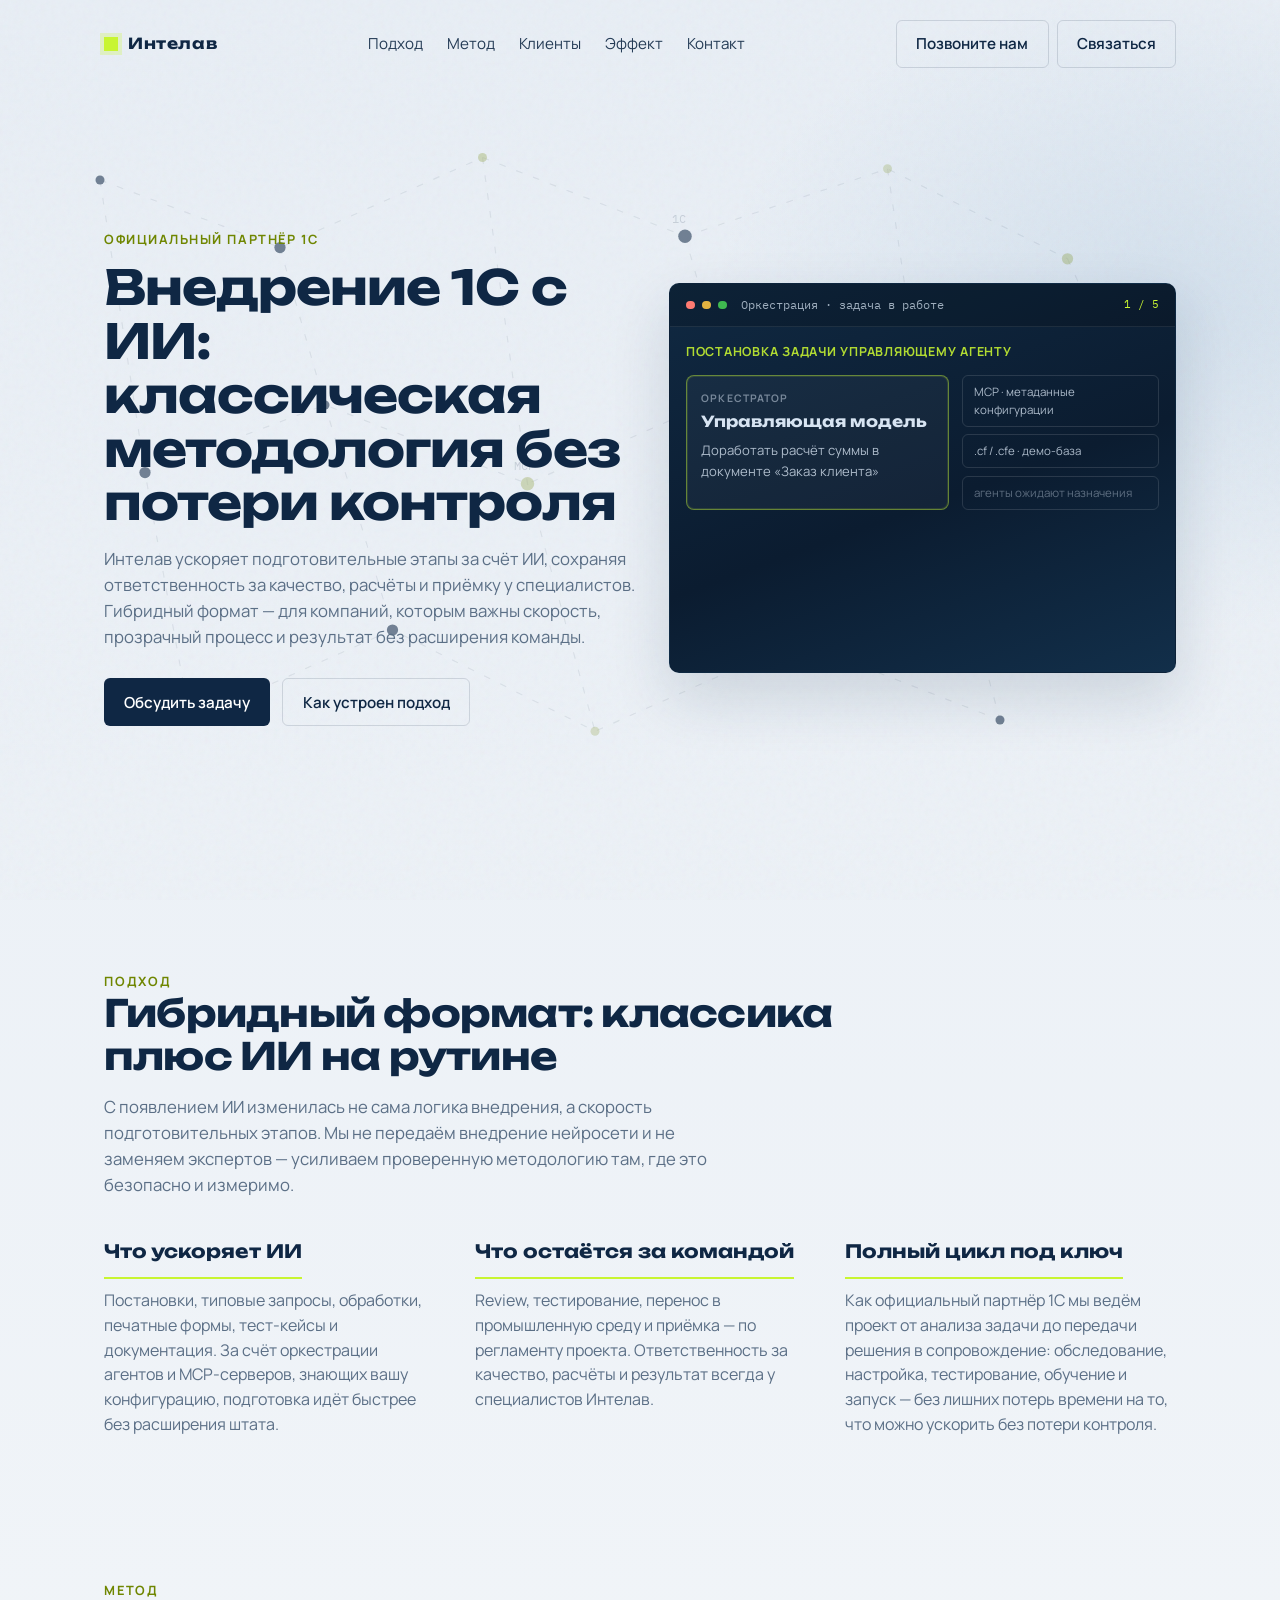
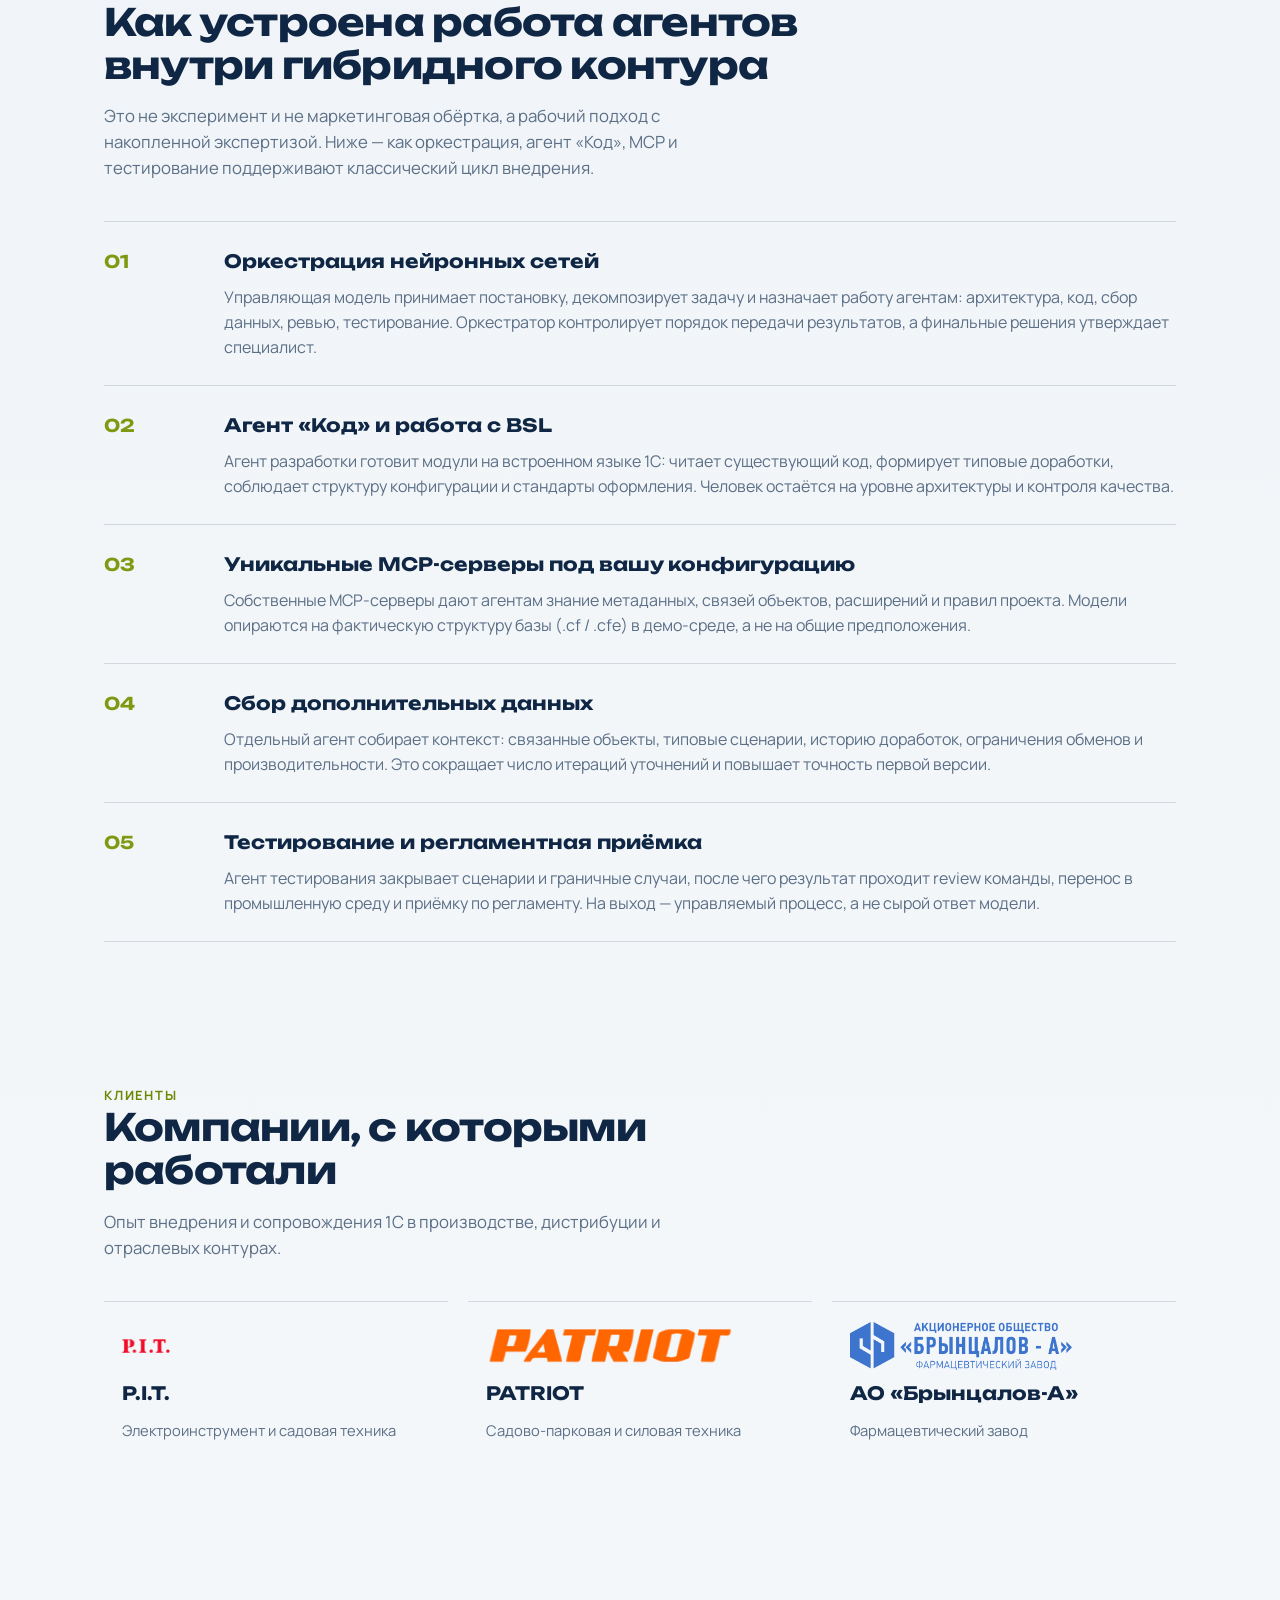
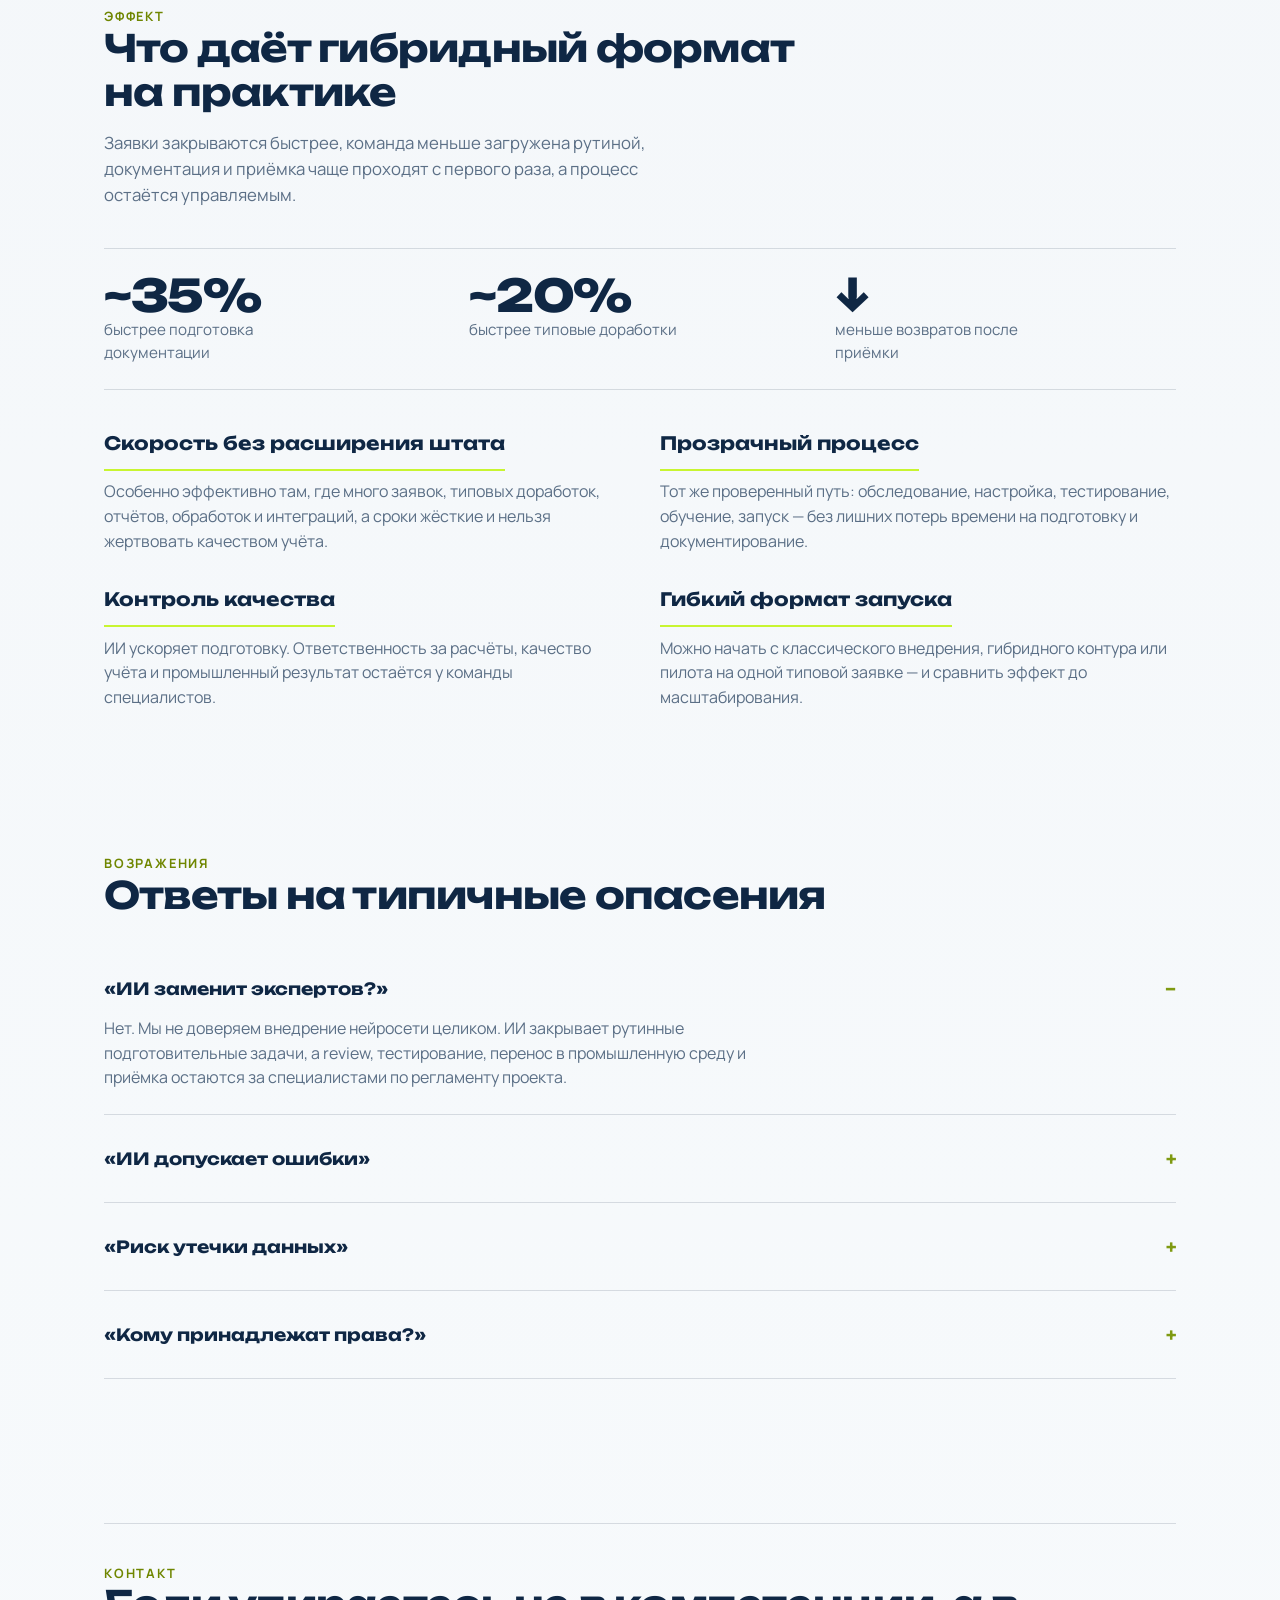
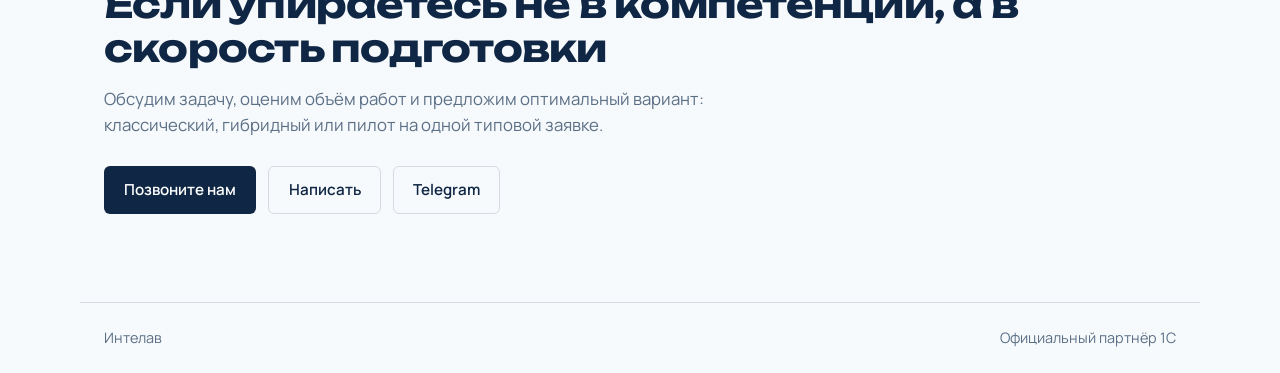
==== commit 05f467fb: "Brand as Intelev, add client logos, apply hybrid 1C+AI messaging Introduce Intelev positioning as an" ====
--- a/index.html
+++ b/index.html
@@ -3,8 +3,8 @@
 <head>
   <meta charset="UTF-8" />
   <meta name="viewport" content="width=device-width, initial-scale=1" />
-  <title>1С с ИИ — разработка без расширения штата</title>
-  <meta name="description" content="Команда 1С с ИИ, собственными MCP-серверами и оркестрацией агентов. Сроки сильной команды — без увеличения численности." />
+  <title>Интелав — внедрение 1С с ИИ без потери контроля</title>
+  <meta name="description" content="Интелав — официальный партнёр 1С. Гибридный формат: классическая методология плюс ИИ на рутинных задачах. Скорость подготовки без расширения команды." />
   <link rel="preconnect" href="https://fonts.googleapis.com" />
   <link rel="preconnect" href="https://fonts.gstatic.com" crossorigin />
   <link href="https://fonts.googleapis.com/css2?family=IBM+Plex+Mono:wght@400;500&family=Manrope:wght@400;500;600;700&family=Unbounded:wght@500;700;800&display=swap" rel="stylesheet" />
@@ -53,15 +53,16 @@
   </div>
 
   <header class="site-header">
-    <a class="brand" href="#top" aria-label="Наверх">
+    <a class="brand" href="#top" aria-label="Интелав — наверх">
       <span class="brand-mark" aria-hidden="true"></span>
-      <span class="brand-line">1С × ИИ</span>
+      <span class="brand-line">Интелав</span>
     </a>
     <nav class="nav">
+      <a href="#approach">Подход</a>
       <a href="#method">Метод</a>
-      <a href="#portfolio">Портфолио</a>
-      <a href="#result">Результат</a>
-      <a href="#objections">Возражения</a>
+      <a href="#portfolio">Клиенты</a>
+      <a href="#result">Эффект</a>
+      <a href="#contact">Контакт</a>
     </nav>
     <div class="header-actions">
       <a class="btn btn-ghost" href="tel:+79991234567">Позвоните нам</a>
@@ -72,13 +73,14 @@
   <main id="top">
     <section class="hero" aria-labelledby="hero-title">
       <div class="hero-copy">
-        <h1 class="hero-title" id="hero-title">1С с ИИ: сроки команды без расширения штата</h1>
+        <p class="hero-kicker">Официальный партнёр 1С</p>
+        <h1 class="hero-title" id="hero-title">Внедрение 1С с ИИ: классическая методология без потери контроля</h1>
         <p class="hero-lead">
-          Типовые доработки, на которые у классической команды уходят недели, мы выполняем за часы — за счёт оркестрации ИИ-агентов, MCP-серверов, знающих вашу конфигурацию, и строгих стандартов разработки 1С.
+          Интелав ускоряет подготовительные этапы за счёт ИИ, сохраняя ответственность за качество, расчёты и приёмку у специалистов. Гибридный формат — для компаний, которым важны скорость, прозрачный процесс и результат без расширения команды.
         </p>
         <div class="hero-cta">
           <a class="btn btn-primary" href="#contact">Обсудить задачу</a>
-          <a class="btn btn-ghost" href="#method">Как мы работаем</a>
+          <a class="btn btn-ghost" href="#approach">Как устроен подход</a>
         </div>
       </div>
 
@@ -182,12 +184,36 @@
       </div>
     </section>
 
+    <section class="section approach" id="approach" aria-labelledby="approach-title">
+      <div class="section-head">
+        <p class="eyebrow">Подход</p>
+        <h2 id="approach-title">Гибридный формат: классика плюс ИИ на рутине</h2>
+        <p class="section-lead">
+          С появлением ИИ изменилась не сама логика внедрения, а скорость подготовительных этапов. Мы не передаём внедрение нейросети и не заменяем экспертов — усиливаем проверенную методологию там, где это безопасно и измеримо.
+        </p>
+      </div>
+      <div class="approach-grid">
+        <article>
+          <h3>Что ускоряет ИИ</h3>
+          <p>Постановки, типовые запросы, обработки, печатные формы, тест-кейсы и документация. За счёт оркестрации агентов и MCP-серверов, знающих вашу конфигурацию, подготовка идёт быстрее без расширения штата.</p>
+        </article>
+        <article>
+          <h3>Что остаётся за командой</h3>
+          <p>Review, тестирование, перенос в промышленную среду и приёмка — по регламенту проекта. Ответственность за качество, расчёты и результат всегда у специалистов Интелав.</p>
+        </article>
+        <article>
+          <h3>Полный цикл под ключ</h3>
+          <p>Как официальный партнёр 1С мы ведём проект от анализа задачи до передачи решения в сопровождение: обследование, настройка, тестирование, обучение и запуск — без лишних потерь времени на то, что можно ускорить без потери контроля.</p>
+        </article>
+      </div>
+    </section>
+
     <section class="section method" id="method" aria-labelledby="method-title">
       <div class="section-head">
         <p class="eyebrow">Метод</p>
-        <h2 id="method-title">Оркестрация агентов, MCP и экспертиза 1С</h2>
+        <h2 id="method-title">Как устроена работа агентов внутри гибридного контура</h2>
         <p class="section-lead">
-          Мы работаем не через одиночный чат с моделью, а через управляемый контур: оркестратор распределяет задачи, специализированные агенты выполняют их параллельно, а уникальные MCP-серверы дают моделям точный контекст вашей конфигурации.
+          Это не эксперимент и не маркетинговая обёртка, а рабочий подход с накопленной экспертизой. Ниже — как оркестрация, агент «Код», MCP и тестирование поддерживают классический цикл внедрения.
         </p>
       </div>
 
@@ -197,7 +223,7 @@
           <div>
             <h3>Оркестрация нейронных сетей</h3>
             <p>
-              Управляющая модель принимает постановку задачи, декомпозирует её и назначает работу агентам: архитектура, код, сбор данных, ревью, тестирование. Каждый агент получает свой контур ответственности, а оркестратор контролирует порядок передачи результатов и сходимость к целевому решению.
+              Управляющая модель принимает постановку, декомпозирует задачу и назначает работу агентам: архитектура, код, сбор данных, ревью, тестирование. Оркестратор контролирует порядок передачи результатов, а финальные решения утверждает специалист.
             </p>
           </div>
         </li>
@@ -206,7 +232,7 @@
           <div>
             <h3>Агент «Код» и работа с BSL</h3>
             <p>
-              Агент разработки формирует и сопровождает модули на встроенном языке 1С: читает существующий код, предлагает изменения, соблюдает структуру конфигурации и стандарты оформления. Человек остаётся на уровне архитектурных решений и финального контроля качества.
+              Агент разработки готовит модули на встроенном языке 1С: читает существующий код, формирует типовые доработки, соблюдает структуру конфигурации и стандарты оформления. Человек остаётся на уровне архитектуры и контроля качества.
             </p>
           </div>
         </li>
@@ -215,7 +241,7 @@
           <div>
             <h3>Уникальные MCP-серверы под вашу конфигурацию</h3>
             <p>
-              Собственные MCP-серверы подключают к агентам знание метаданных, связей объектов, расширений и принятых правил проекта. Модели опираются не на общие предположения, а на фактическую структуру вашей базы (.cf / .cfe) в безопасном контуре демо-среды.
+              Собственные MCP-серверы дают агентам знание метаданных, связей объектов, расширений и правил проекта. Модели опираются на фактическую структуру базы (.cf / .cfe) в демо-среде, а не на общие предположения.
             </p>
           </div>
         </li>
@@ -224,16 +250,16 @@
           <div>
             <h3>Сбор дополнительных данных</h3>
             <p>
-              Отдельный агент собирает недостающий контекст: связанные объекты, типовые сценарии, историю доработок, ограничения обмена и производительности. Это снижает число итераций «уточнить у заказчика» и повышает точность первой версии решения.
+              Отдельный агент собирает контекст: связанные объекты, типовые сценарии, историю доработок, ограничения обменов и производительности. Это сокращает число итераций уточнений и повышает точность первой версии.
             </p>
           </div>
         </li>
         <li>
           <span class="step-num">05</span>
           <div>
-            <h3>Тестирование и передача результата</h3>
+            <h3>Тестирование и регламентная приёмка</h3>
             <p>
-              Агент тестирования проверяет ключевые сценарии, граничные случаи и регрессии. После прохождения проверок результат возвращается оркестратору и специалисту 1С для ревью — на выход передаётся решение, готовое к внедрению, а не промежуточный черновик.
+              Агент тестирования закрывает сценарии и граничные случаи, после чего результат проходит review команды, перенос в промышленную среду и приёмку по регламенту. На выход — управляемый процесс, а не сырой ответ модели.
             </p>
           </div>
         </li>
@@ -242,59 +268,78 @@
 
     <section class="section portfolio" id="portfolio" aria-labelledby="portfolio-title">
       <div class="section-head">
-        <p class="eyebrow">Портфолио</p>
-        <h2 id="portfolio-title">Клиенты, с которыми работали</h2>
+        <p class="eyebrow">Клиенты</p>
+        <h2 id="portfolio-title">Компании, с которыми работали</h2>
         <p class="section-lead">
-          Внедряли и сопровождали решения 1С для производственных, торговых и сервисных компаний.
-        </p>
-      </div>
-      <ul class="client-list">
-        <li>ПИТ</li>
-        <li>Патриот</li>
-        <li>Брынцалов</li>
+          Опыт внедрения и сопровождения 1С в производстве, дистрибуции и отраслевых контурах.
+        </p>
+      </div>
+      <ul class="client-logos">
+        <li>
+          <a class="client-card" href="https://pittools.ru/" rel="noopener noreferrer" target="_blank">
+            <img src="assets/clients/pit-logo.png" alt="Логотип P.I.T." width="200" height="200" />
+            <span class="client-name">P.I.T.</span>
+            <span class="client-desc">Электроинструмент и садовая техника</span>
+          </a>
+        </li>
+        <li>
+          <a class="client-card" href="https://patriot-russia.ru/o-kompanii/" rel="noopener noreferrer" target="_blank">
+            <img src="assets/clients/patriot-logo.png" alt="Логотип PATRIOT" width="270" height="52" />
+            <span class="client-name">PATRIOT</span>
+            <span class="client-desc">Садово-парковая и силовая техника</span>
+          </a>
+        </li>
+        <li>
+          <a class="client-card" href="https://ferain.ru/" rel="noopener noreferrer" target="_blank">
+            <img src="assets/clients/bryntsalov-a.png" alt="Логотип АО «Брынцалов-А»" width="800" height="173" />
+            <span class="client-name">АО «Брынцалов-А»</span>
+            <span class="client-desc">Фармацевтический завод</span>
+          </a>
+        </li>
       </ul>
-      <p class="client-note">И другие проекты по автоматизации учёта, обменов и отраслевых контуров на 1С.</p>
     </section>
 
     <section class="section result" id="result" aria-labelledby="result-title">
       <div class="section-head">
-        <p class="eyebrow">Результат</p>
-        <h2 id="result-title">Что вы получаете</h2>
+        <p class="eyebrow">Эффект</p>
+        <h2 id="result-title">Что даёт гибридный формат на практике</h2>
         <p class="section-lead">
-          Вместо увеличения штата — измеримый эффект: короче сроки, ниже совокупные затраты, выше качество и устойчивость решений.
-        </p>
+          Заявки закрываются быстрее, команда меньше загружена рутиной, документация и приёмка чаще проходят с первого раза, а процесс остаётся управляемым.
+        </p>
+      </div>
+
+      <div class="metrics">
+        <div>
+          <p class="metric-value">~35%</p>
+          <p class="metric-label">быстрее подготовка документации</p>
+        </div>
+        <div>
+          <p class="metric-value">~20%</p>
+          <p class="metric-label">быстрее типовые доработки</p>
+        </div>
+        <div>
+          <p class="metric-value">↓</p>
+          <p class="metric-label">меньше возвратов после приёмки</p>
+        </div>
       </div>
 
       <div class="result-grid">
         <article>
-          <h3>Сроки</h3>
-          <p>Задачи, которые у классической команды занимают спринт, часто закрываются за один день: доработки, отчёты, обмены, сложные запросы, оптимизация.</p>
-        </article>
-        <article>
-          <h3>Затраты</h3>
-          <p>Оплата идёт за результат, а не за простой и уточнение ответственности за код. Один выстроенный контур закрывает объём работы 3–4 программистов.</p>
-        </article>
-        <article>
-          <h3>Качество</h3>
-          <p>Структура, читаемость, производительность, граничные случаи и соответствие стандартам 1С. ИИ ускоряет работу специалиста, а не заменяет архитектурный контроль.</p>
-        </article>
-        <article>
-          <h3>Предсказуемость</h3>
-          <p>Меньше отклонений на этапе внедрения и меньше отложенных исправлений. Больше готового к работе результата в согласованные сроки.</p>
-        </article>
-      </div>
-    </section>
-
-    <section class="section truth" aria-labelledby="truth-title">
-      <div class="truth-panel">
-        <p class="eyebrow">Рынок</p>
-        <h2 id="truth-title">О чём стоит помнить</h2>
-        <p>
-          Компании, которые рассматривают программиста 1С только как исполнителя ручных правок, фактически оплачивают двойную цену: затянутые сроки, избыточный штат и код, сопровождение которого через полгода становится затратным.
-        </p>
-        <p class="truth-punch">
-          Если нужна только построчная разработка без изменения подхода — мы не лучший выбор. Если требуется контур, который с помощью ИИ закрывает объём работы целой команды, — свяжитесь с нами.
-        </p>
+          <h3>Скорость без расширения штата</h3>
+          <p>Особенно эффективно там, где много заявок, типовых доработок, отчётов, обработок и интеграций, а сроки жёсткие и нельзя жертвовать качеством учёта.</p>
+        </article>
+        <article>
+          <h3>Прозрачный процесс</h3>
+          <p>Тот же проверенный путь: обследование, настройка, тестирование, обучение, запуск — без лишних потерь времени на подготовку и документирование.</p>
+        </article>
+        <article>
+          <h3>Контроль качества</h3>
+          <p>ИИ ускоряет подготовку. Ответственность за расчёты, качество учёта и промышленный результат остаётся у команды специалистов.</p>
+        </article>
+        <article>
+          <h3>Гибкий формат запуска</h3>
+          <p>Можно начать с классического внедрения, гибридного контура или пилота на одной типовой заявке — и сравнить эффект до масштабирования.</p>
+        </article>
       </div>
     </section>
 
@@ -306,15 +351,21 @@
 
       <div class="faq">
         <details open>
+          <summary>«ИИ заменит экспертов?»</summary>
+          <p>
+            Нет. Мы не доверяем внедрение нейросети целиком. ИИ закрывает рутинные подготовительные задачи, а review, тестирование, перенос в промышленную среду и приёмка остаются за специалистами по регламенту проекта.
+          </p>
+        </details>
+        <details>
           <summary>«ИИ допускает ошибки»</summary>
           <p>
-            При передаче задачи в общий чат без контекста качество действительно невысокое. В нашем процессе иначе: оркестрация агентов, правила разработки 1С, MCP с знанием конфигурации и отдельный контур тестирования. На выходе — проверенный результат под контролем специалиста.
+            Без контекста и контроля — да. В гибридном контуре работают оркестрация агентов, MCP с знанием конфигурации, правила 1С и обязательный контроль команды. На выходе — проверенный результат, а не сырой ответ модели.
           </p>
         </details>
         <details>
           <summary>«Риск утечки данных»</summary>
           <p>
-            Мы не работаем с продуктивными данными заказчика. Для ИИ и MCP достаточно конфигурации (.cf) и расширений (.cfe). Вся разработка ведётся на демо-базах — это условие конфиденциальности.
+            Мы не работаем с продуктивными данными заказчика. Для ИИ и MCP достаточно конфигурации (.cf) и расширений (.cfe). Разработка ведётся на демо-базах.
           </p>
         </details>
         <details>
@@ -329,9 +380,9 @@
     <section class="section contact" id="contact" aria-labelledby="contact-title">
       <div class="contact-panel">
         <p class="eyebrow">Контакт</p>
-        <h2 id="contact-title">Без обещаний «чуда» — с опорой на результат</h2>
+        <h2 id="contact-title">Если упираетесь не в компетенции, а в скорость подготовки</h2>
         <p class="section-lead">
-          Опишите задачу: подскажем, где оркестрация агентов и MCP дадут существенный выигрыш по срокам и стоимости, а где достаточно опытного архитектора 1С.
+          Обсудим задачу, оценим объём работ и предложим оптимальный вариант: классический, гибридный или пилот на одной типовой заявке.
         </p>
         <div class="hero-cta">
           <a class="btn btn-primary" href="tel:+79991234567">Позвоните нам</a>
@@ -343,7 +394,8 @@
   </main>
 
   <footer class="site-footer">
-    <span>1С × ИИ</span>
+    <span>Интелав</span>
+    <span>Официальный партнёр 1С</span>
   </footer>
 
   <script src="script.js"></script>
--- a/styles.css
+++ b/styles.css
@@ -208,6 +208,18 @@
   max-width: 36rem;
 }
 
+.hero-kicker {
+  margin: 0 0 0.75rem;
+  font-size: 0.8rem;
+  font-weight: 700;
+  letter-spacing: 0.12em;
+  text-transform: uppercase;
+  color: #6f8600;
+  opacity: 0;
+  transform: translateY(24px);
+  animation: rise 0.9s cubic-bezier(0.2, 0.8, 0.2, 1) 0.02s forwards;
+}
+
 .hero-title {
   margin: 0 0 1rem;
   font-family: var(--font-display);
@@ -587,50 +599,95 @@
 .result-grid p,
 .faq p,
 .truth-panel p,
-.client-note {
+.approach-grid p,
+.client-desc,
+.metric-label {
   color: var(--muted);
 }
 
-.client-list {
-  list-style: none;
-  margin: 0;
-  padding: 0;
-  display: flex;
-  flex-wrap: wrap;
-  gap: 1rem 2.5rem;
-  border-top: 1px solid var(--line);
-  border-bottom: 1px solid var(--line);
-  padding: 1.75rem 0;
-}
-
-.client-list li {
-  font-family: var(--font-display);
-  font-size: clamp(1.35rem, 3vw, 1.9rem);
-  font-weight: 700;
-  letter-spacing: -0.02em;
-  line-height: 1.1;
-}
-
-.client-note {
-  margin: 1.1rem 0 0;
-  font-size: 0.95rem;
-}
-
+.approach-grid,
 .result-grid {
   display: grid;
   gap: 2rem 2.5rem;
 }
 
+.approach-grid article,
 .result-grid article {
   padding: 0;
   border: 0;
   background: transparent;
 }
 
+.approach-grid article h3,
 .result-grid article h3 {
   padding-bottom: 0.65rem;
   border-bottom: 2px solid var(--acid);
   display: inline-block;
+}
+
+.client-logos {
+  list-style: none;
+  margin: 0;
+  padding: 0;
+  display: grid;
+  gap: 1.25rem;
+}
+
+.client-card {
+  display: grid;
+  gap: 0.65rem;
+  align-content: start;
+  min-height: 100%;
+  padding: 1.25rem 1.1rem 1.35rem;
+  border-top: 1px solid var(--line);
+  transition: border-color 0.25s ease;
+}
+
+.client-card:hover {
+  border-top-color: var(--ink);
+}
+
+.client-card img {
+  width: auto;
+  max-width: 100%;
+  height: 48px;
+  object-fit: contain;
+  object-position: left center;
+}
+
+.client-name {
+  font-family: var(--font-display);
+  font-size: 1.15rem;
+  font-weight: 700;
+}
+
+.client-desc {
+  font-size: 0.92rem;
+}
+
+.metrics {
+  display: grid;
+  gap: 1.5rem;
+  margin: 0 0 2.5rem;
+  padding: 1.5rem 0;
+  border-top: 1px solid var(--line);
+  border-bottom: 1px solid var(--line);
+}
+
+.metric-value {
+  margin: 0 0 0.35rem;
+  font-family: var(--font-display);
+  font-size: clamp(2rem, 4vw, 2.8rem);
+  font-weight: 800;
+  line-height: 1;
+  letter-spacing: -0.03em;
+  color: var(--ink);
+}
+
+.metric-label {
+  margin: 0;
+  font-size: 0.95rem;
+  max-width: 14rem;
 }
 
 .truth {
@@ -874,6 +931,13 @@
     gap: 1.5rem;
   }
 
+  .approach-grid,
+  .result-grid,
+  .metrics,
+  .client-logos {
+    grid-template-columns: repeat(3, 1fr);
+  }
+
   .result-grid {
     grid-template-columns: 1fr 1fr;
   }
@@ -898,6 +962,7 @@
     scroll-behavior: auto;
   }
 
+  .hero-kicker,
   .hero-title,
   .hero-lead,
   .hero-cta,
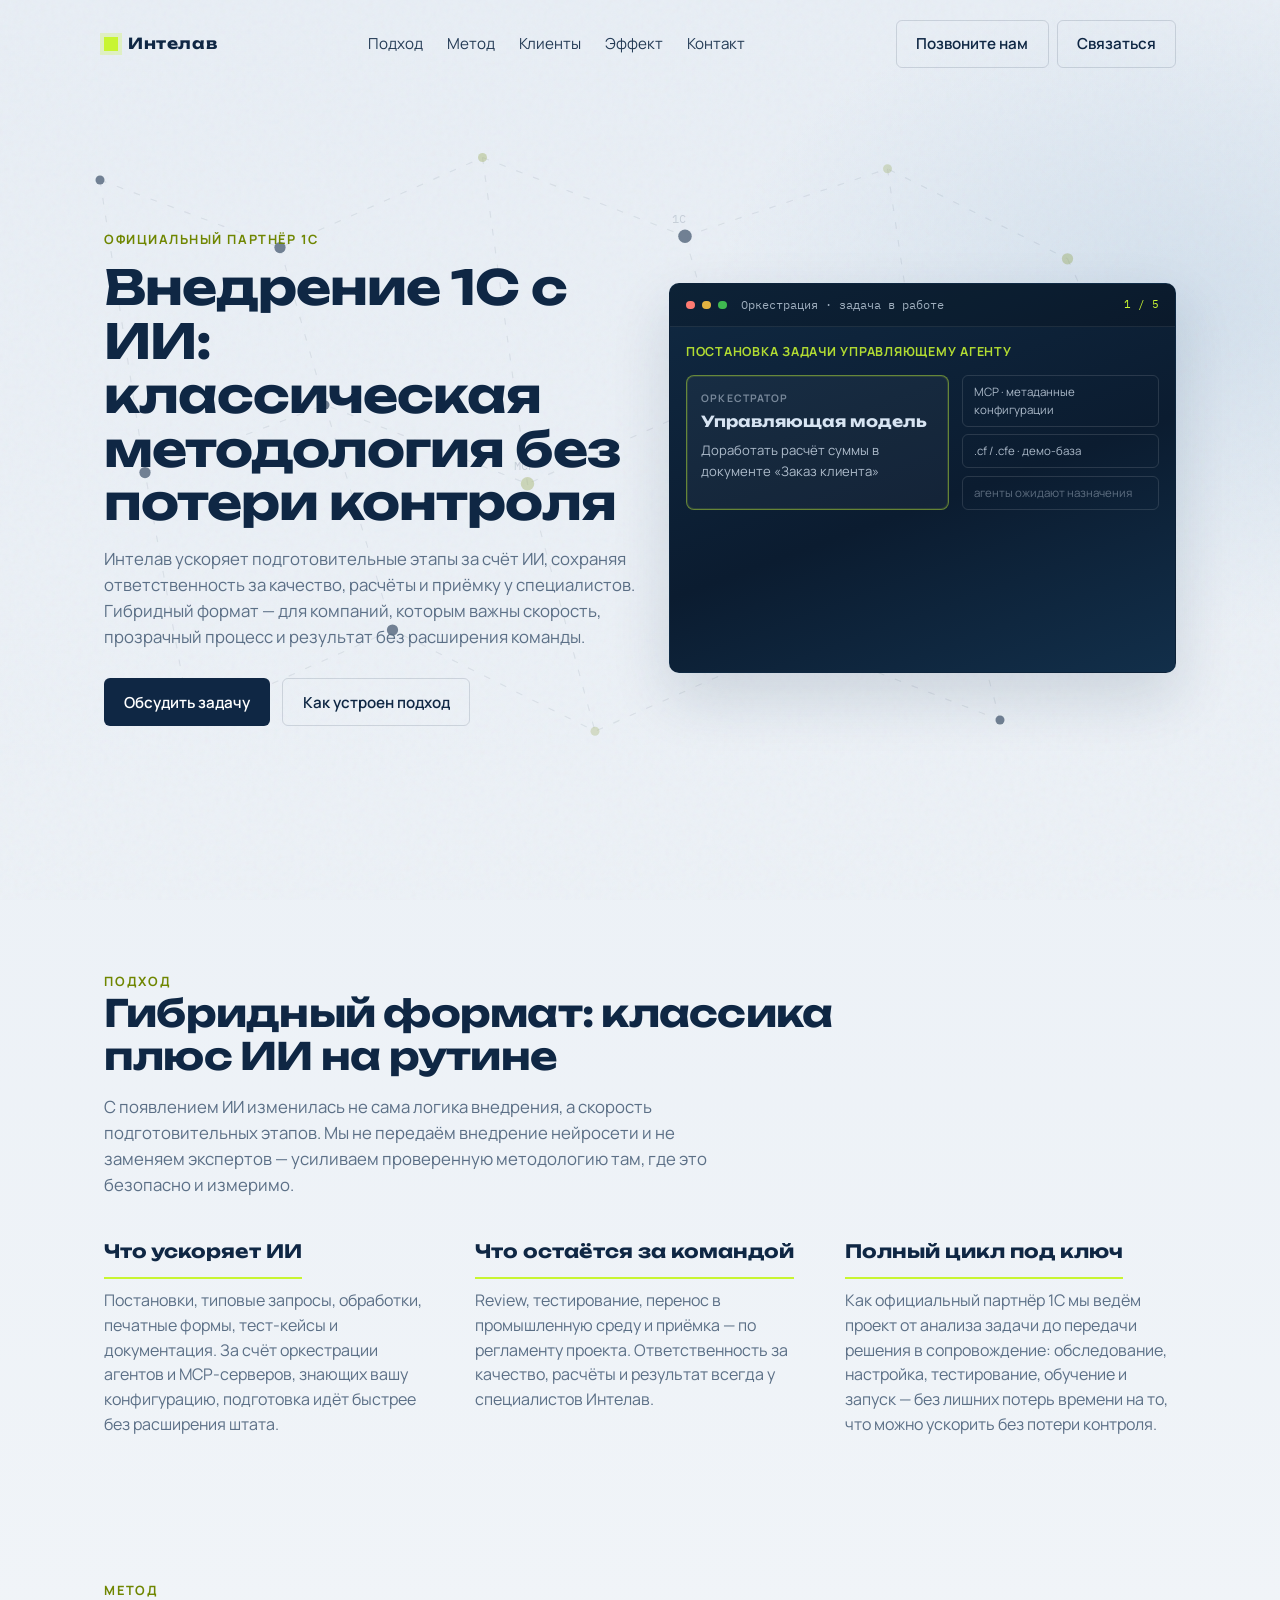
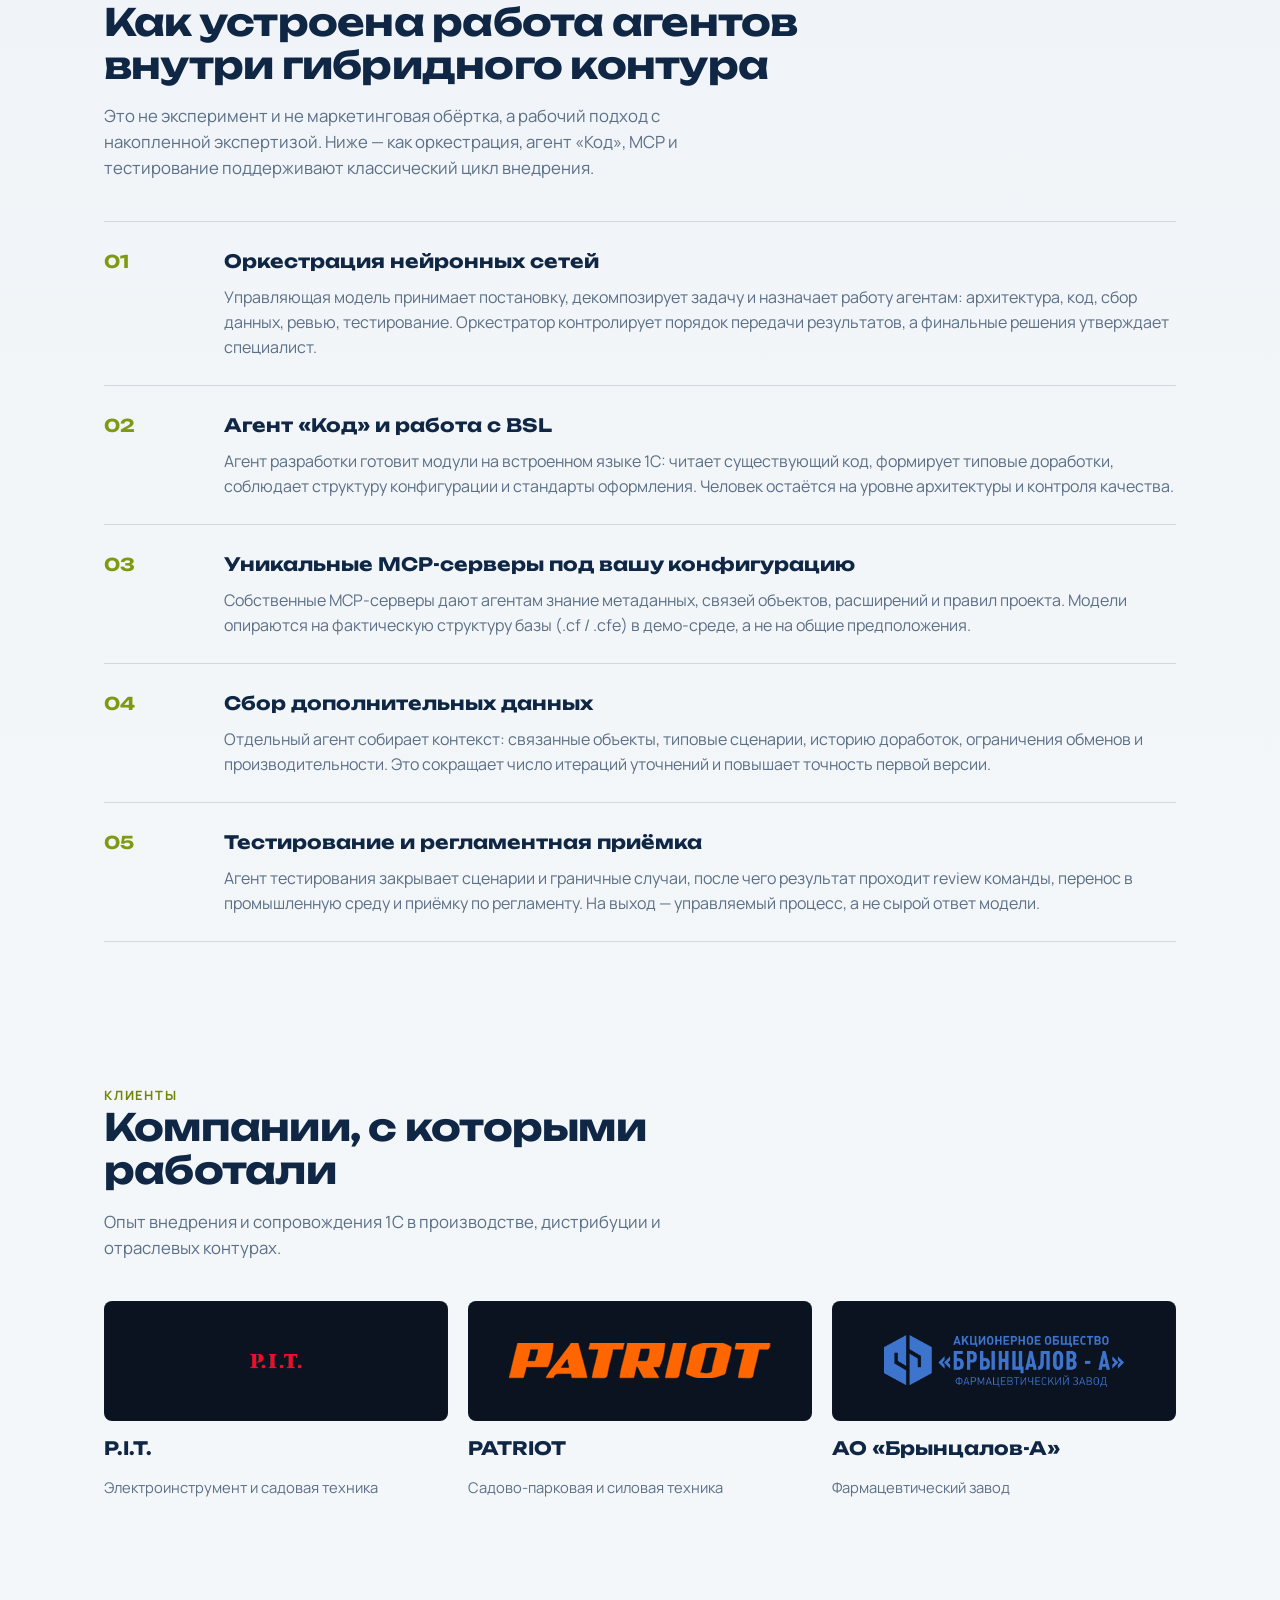
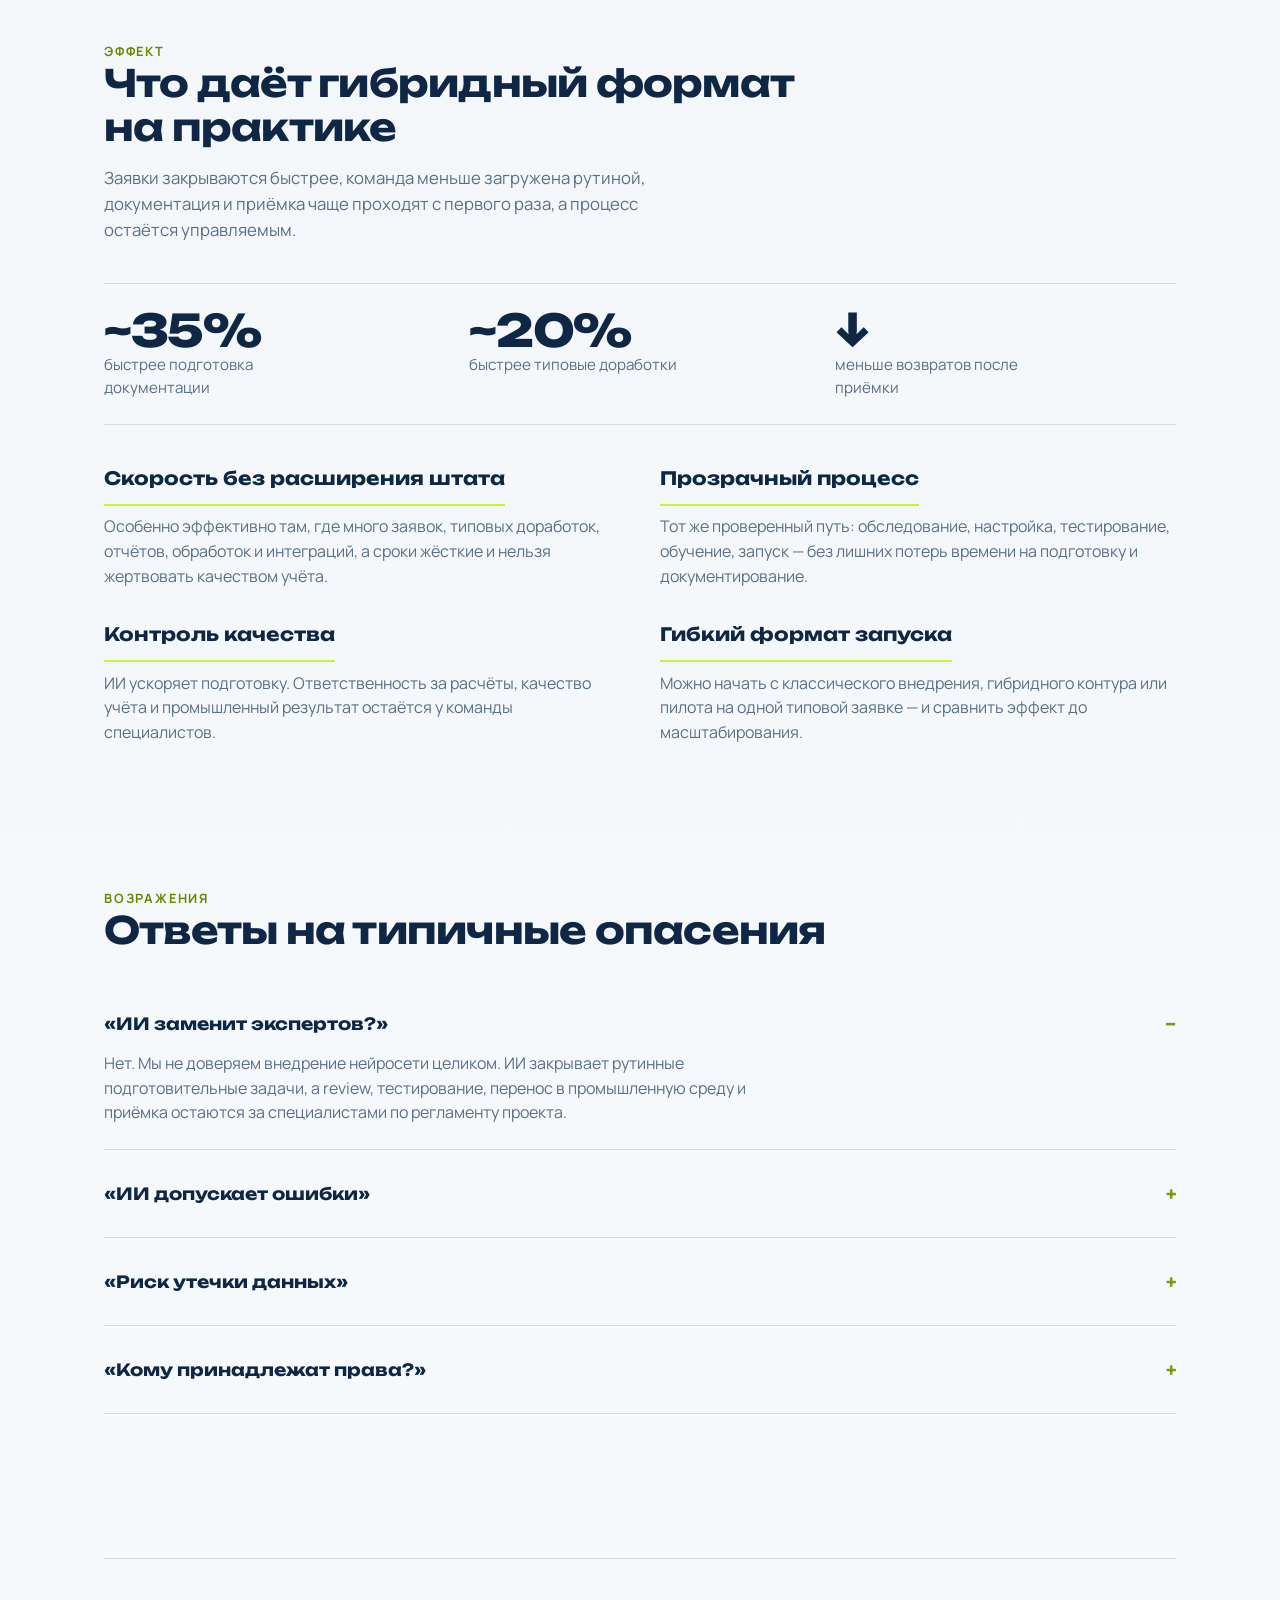
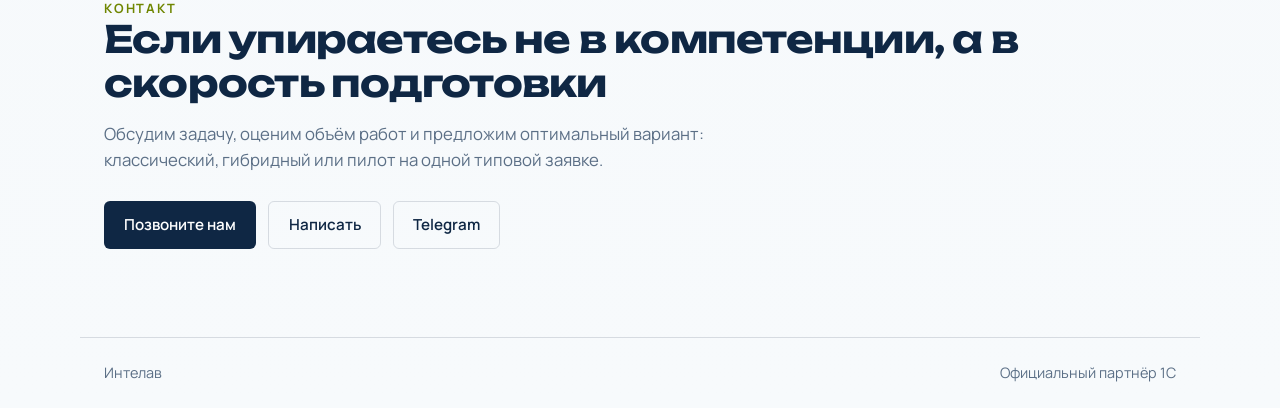
==== commit 1eae5ca6: "Present client logos on dark tiles for correct contrast Co-authored-by: Ilya Zakharov <Redly322@user" ====
--- a/index.html
+++ b/index.html
@@ -277,21 +277,27 @@
       <ul class="client-logos">
         <li>
           <a class="client-card" href="https://pittools.ru/" rel="noopener noreferrer" target="_blank">
-            <img src="assets/clients/pit-logo.png" alt="Логотип P.I.T." width="200" height="200" />
+            <span class="client-logo-wrap">
+              <img src="assets/clients/pit-logo.png" alt="Логотип P.I.T." width="200" height="200" />
+            </span>
             <span class="client-name">P.I.T.</span>
             <span class="client-desc">Электроинструмент и садовая техника</span>
           </a>
         </li>
         <li>
           <a class="client-card" href="https://patriot-russia.ru/o-kompanii/" rel="noopener noreferrer" target="_blank">
-            <img src="assets/clients/patriot-logo.png" alt="Логотип PATRIOT" width="270" height="52" />
+            <span class="client-logo-wrap">
+              <img src="assets/clients/patriot-logo.png" alt="Логотип PATRIOT" width="270" height="52" />
+            </span>
             <span class="client-name">PATRIOT</span>
             <span class="client-desc">Садово-парковая и силовая техника</span>
           </a>
         </li>
         <li>
           <a class="client-card" href="https://ferain.ru/" rel="noopener noreferrer" target="_blank">
-            <img src="assets/clients/bryntsalov-a.png" alt="Логотип АО «Брынцалов-А»" width="800" height="173" />
+            <span class="client-logo-wrap">
+              <img src="assets/clients/bryntsalov-a.png" alt="Логотип АО «Брынцалов-А»" width="800" height="173" />
+            </span>
             <span class="client-name">АО «Брынцалов-А»</span>
             <span class="client-desc">Фармацевтический завод</span>
           </a>
--- a/styles.css
+++ b/styles.css
@@ -635,24 +635,38 @@
 
 .client-card {
   display: grid;
-  gap: 0.65rem;
+  gap: 0.75rem;
   align-content: start;
   min-height: 100%;
-  padding: 1.25rem 1.1rem 1.35rem;
-  border-top: 1px solid var(--line);
-  transition: border-color 0.25s ease;
-}
-
-.client-card:hover {
-  border-top-color: var(--ink);
+  padding: 0;
+  border: 0;
+}
+
+.client-card:hover .client-logo-wrap {
+  border-color: rgba(15, 39, 68, 0.35);
+}
+
+.client-logo-wrap {
+  display: flex;
+  align-items: center;
+  justify-content: center;
+  min-height: 7.5rem;
+  padding: 1.25rem 1.4rem;
+  border: 1px solid rgba(15, 39, 68, 0.18);
+  border-radius: 8px;
+  background: #0b1220;
 }
 
 .client-card img {
   width: auto;
   max-width: 100%;
-  height: 48px;
+  height: 52px;
   object-fit: contain;
-  object-position: left center;
+  object-position: center;
+}
+
+.client-card .client-name {
+  padding-top: 0.15rem;
 }
 
 .client-name {
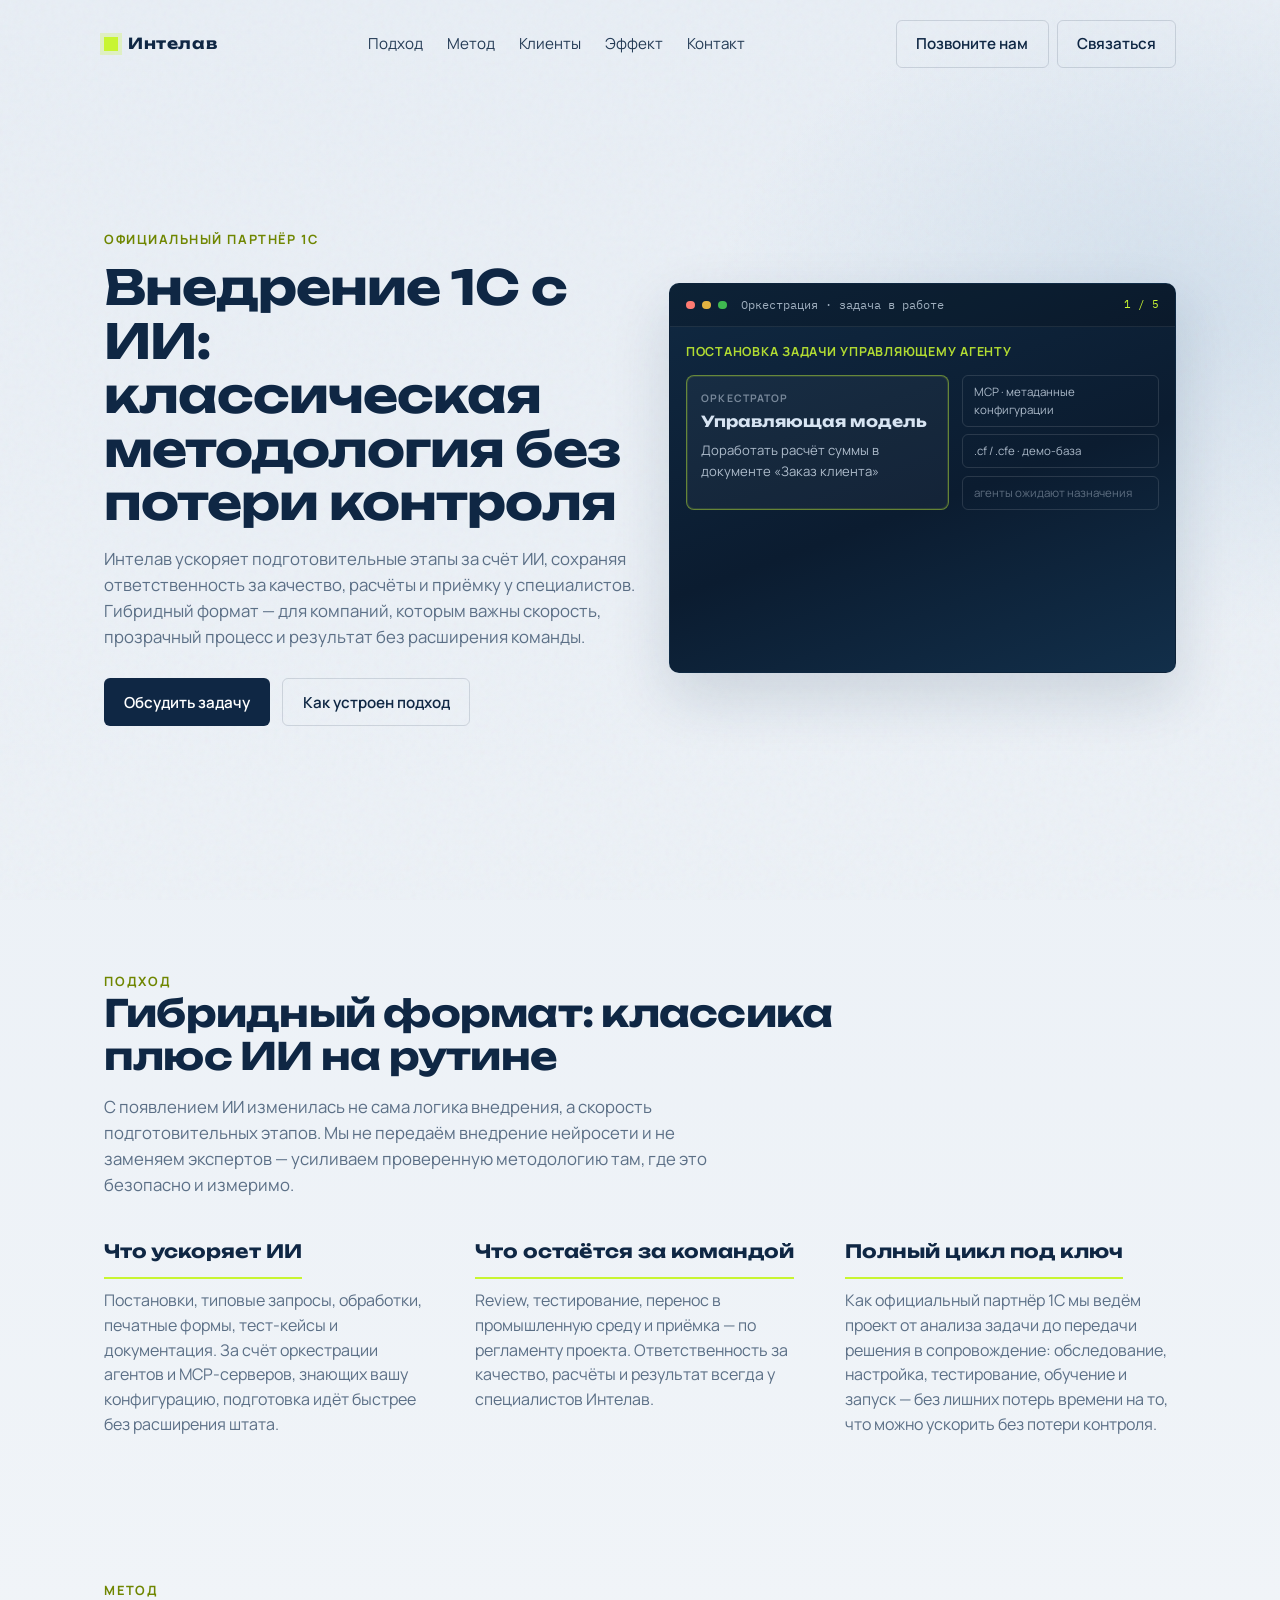
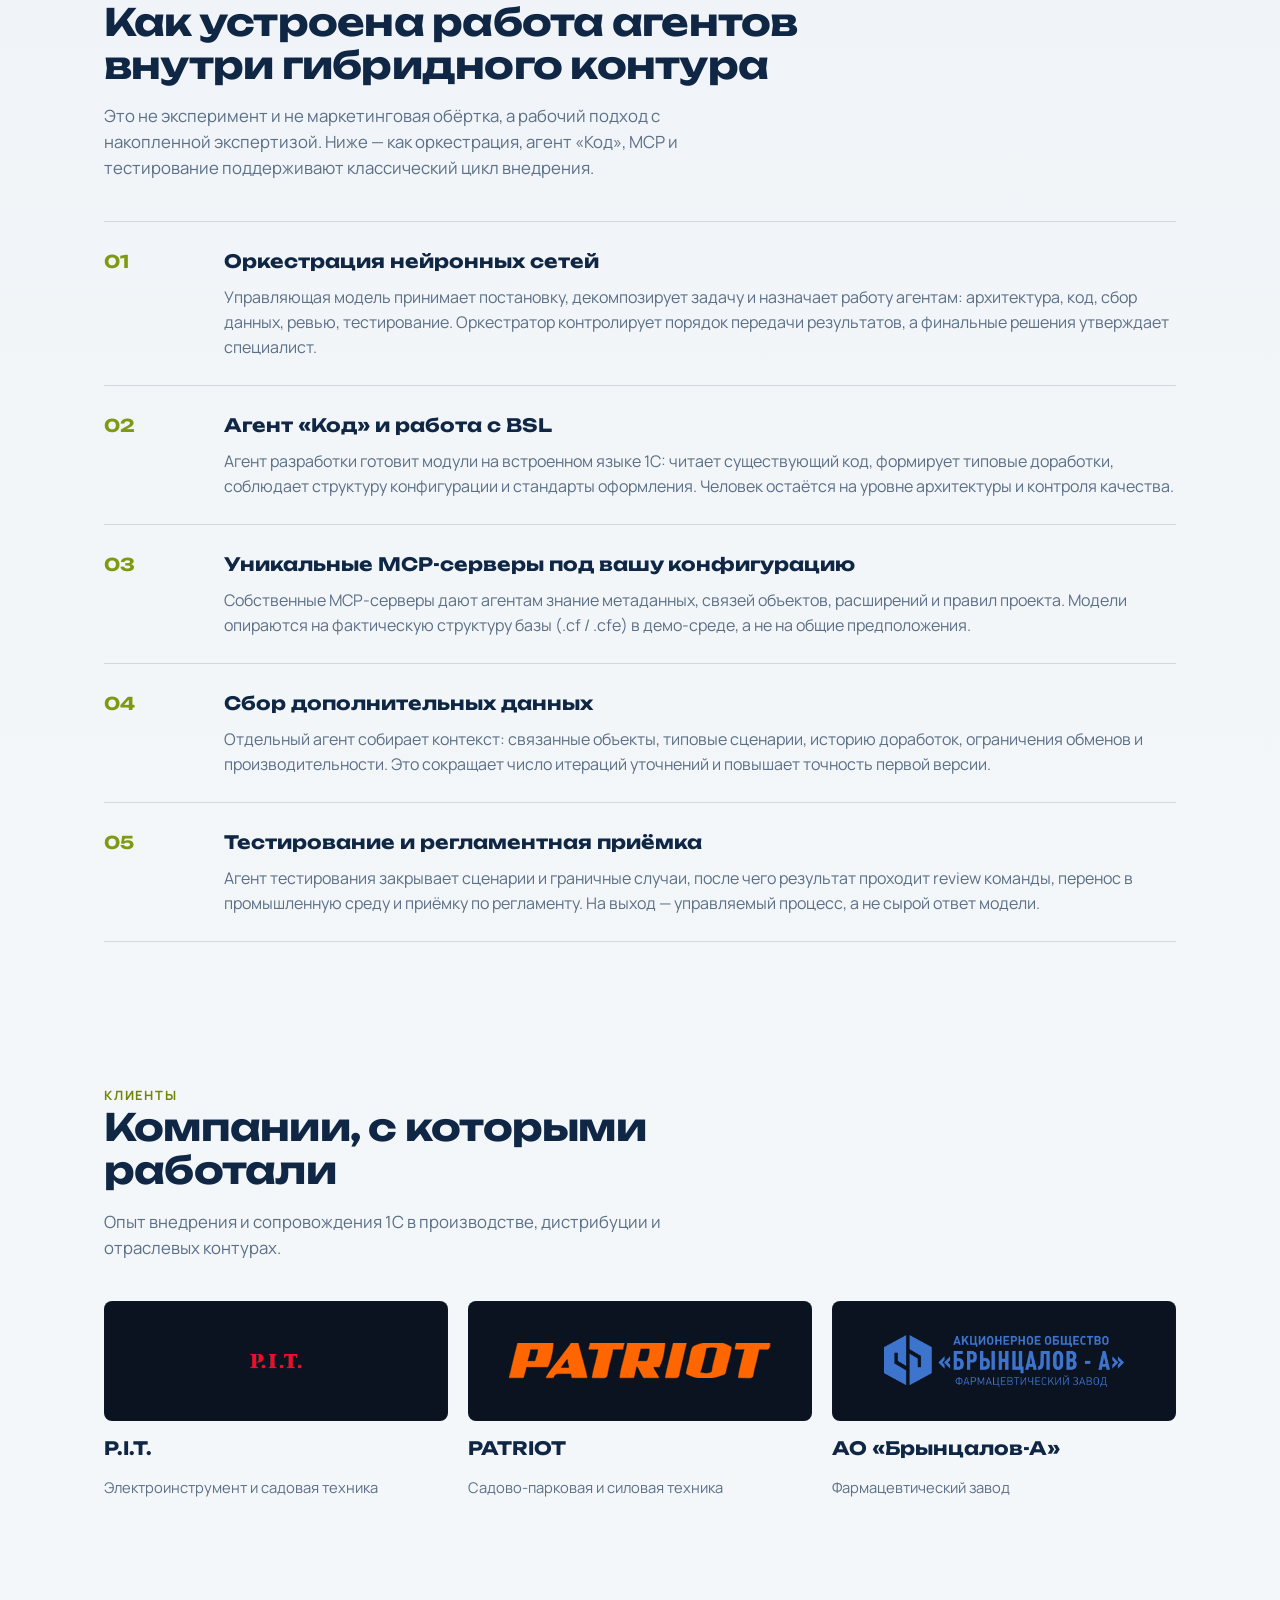
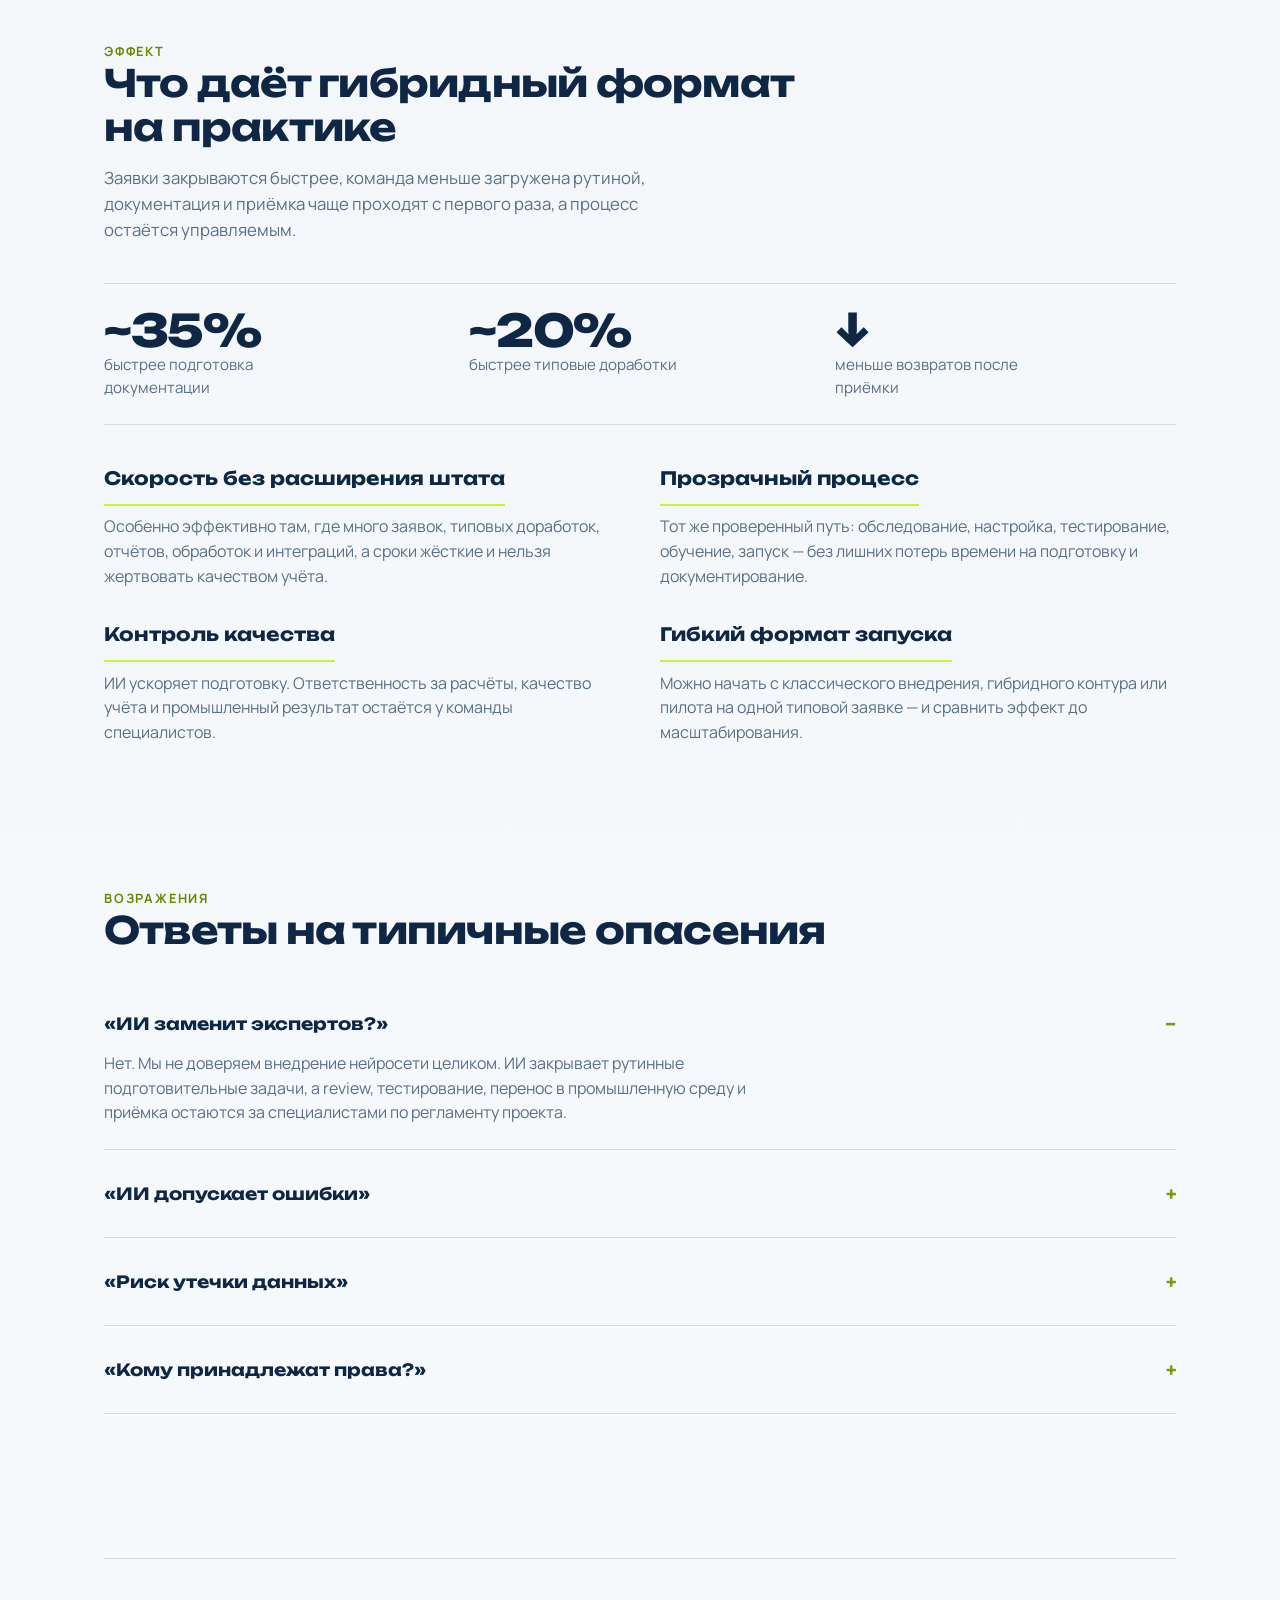
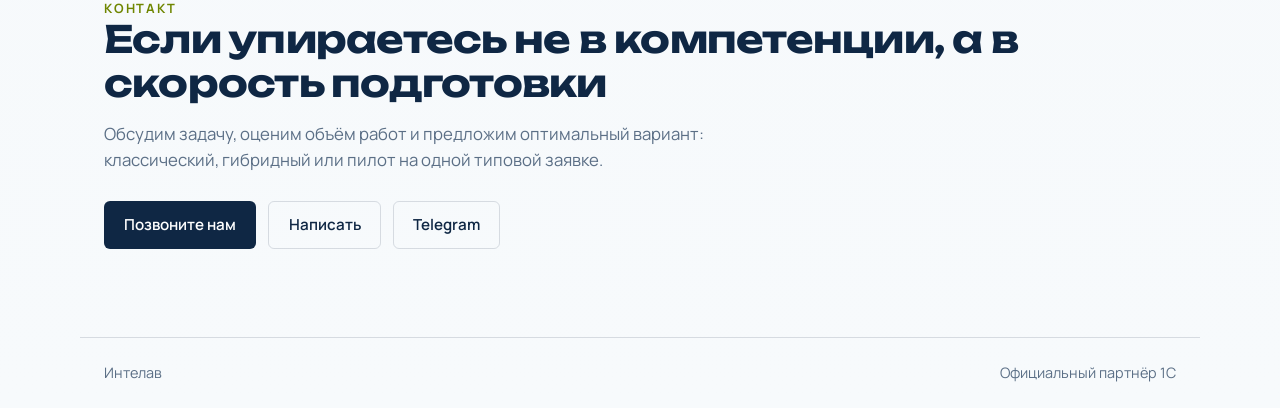
==== commit 8485f703: "Remove neural network dots from page background Co-authored-by: Ilya Zakharov <Redly322@users.norepl" ====
--- a/index.html
+++ b/index.html
@@ -12,45 +12,6 @@
 </head>
 <body>
   <div class="noise" aria-hidden="true"></div>
-  <div class="nn-bg" aria-hidden="true">
-    <svg class="nn-svg" viewBox="0 0 1200 800" preserveAspectRatio="xMidYMid slice">
-      <g class="nn-links" stroke="rgba(15,39,68,0.14)" stroke-width="1" fill="none">
-        <path d="M120 160 L280 220 L460 140 L640 210 L820 150 L980 230" />
-        <path d="M160 420 L320 360 L500 430 L680 350 L860 420 L1040 360" />
-        <path d="M200 640 L380 560 L560 650 L740 570 L920 640" />
-        <path d="M280 220 L320 360 L380 560" />
-        <path d="M460 140 L500 430 L560 650" />
-        <path d="M640 210 L680 350 L740 570" />
-        <path d="M820 150 L860 420 L920 640" />
-        <path d="M120 160 L160 420 L200 640" />
-        <path d="M980 230 L1040 360" />
-      </g>
-      <g class="nn-nodes" fill="#0f2744">
-        <circle class="nn-node" cx="120" cy="160" r="4" />
-        <circle class="nn-node" cx="280" cy="220" r="5" />
-        <circle class="nn-node" cx="460" cy="140" r="4" />
-        <circle class="nn-node" cx="640" cy="210" r="6" />
-        <circle class="nn-node" cx="820" cy="150" r="4" />
-        <circle class="nn-node" cx="980" cy="230" r="5" />
-        <circle class="nn-node" cx="160" cy="420" r="5" />
-        <circle class="nn-node" cx="320" cy="360" r="4" />
-        <circle class="nn-node" cx="500" cy="430" r="6" />
-        <circle class="nn-node" cx="680" cy="350" r="4" />
-        <circle class="nn-node" cx="860" cy="420" r="5" />
-        <circle class="nn-node" cx="1040" cy="360" r="4" />
-        <circle class="nn-node" cx="200" cy="640" r="4" />
-        <circle class="nn-node" cx="380" cy="560" r="5" />
-        <circle class="nn-node" cx="560" cy="650" r="4" />
-        <circle class="nn-node" cx="740" cy="570" r="6" />
-        <circle class="nn-node" cx="920" cy="640" r="4" />
-      </g>
-      <g class="nn-labels" font-family="IBM Plex Mono, monospace" font-size="11" fill="rgba(15,39,68,0.28)">
-        <text x="628" y="198">1С</text>
-        <text x="488" y="418">MCP</text>
-        <text x="728" y="558">BSL</text>
-      </g>
-    </svg>
-  </div>
 
   <header class="site-header">
     <a class="brand" href="#top" aria-label="Интелав — наверх">
--- a/styles.css
+++ b/styles.css
@@ -47,48 +47,6 @@
   background-image: url("data:image/svg+xml,%3Csvg viewBox='0 0 200 200' xmlns='http://www.w3.org/2000/svg'%3E%3Cfilter id='n'%3E%3CfeTurbulence type='fractalNoise' baseFrequency='0.85' numOctaves='4' stitchTiles='stitch'/%3E%3C/filter%3E%3Crect width='100%25' height='100%25' filter='url(%23n)'/%3E%3C/svg%3E");
 }
 
-.nn-bg {
-  pointer-events: none;
-  position: fixed;
-  inset: 0;
-  z-index: 0;
-  overflow: hidden;
-  opacity: 0.55;
-}
-
-.nn-svg {
-  width: 100%;
-  height: 100%;
-  min-height: 100vh;
-}
-
-.nn-node {
-  transform-box: fill-box;
-  transform-origin: center;
-  animation: nn-pulse 4.8s ease-in-out infinite;
-}
-
-.nn-node:nth-child(3n) {
-  animation-delay: 0.6s;
-  fill: #6f8600;
-  fill-opacity: 0.45;
-}
-
-.nn-node:nth-child(4n) {
-  animation-delay: 1.2s;
-}
-
-.nn-node:nth-child(5n) {
-  animation-delay: 1.8s;
-  fill: #6f8600;
-  fill-opacity: 0.35;
-}
-
-.nn-links path {
-  stroke-dasharray: 6 10;
-  animation: nn-flow 8s linear infinite;
-}
-
 .site-header,
 main,
 .site-footer {
@@ -820,24 +778,6 @@
   }
 }
 
-@keyframes nn-pulse {
-  0%,
-  100% {
-    opacity: 0.55;
-    transform: scale(1);
-  }
-  50% {
-    opacity: 1;
-    transform: scale(1.35);
-  }
-}
-
-@keyframes nn-flow {
-  to {
-    stroke-dashoffset: -120;
-  }
-}
-
 @keyframes blink {
   0%,
   45% {
@@ -983,9 +923,7 @@
   .hero-visual,
   .reveal,
   .caret,
-  .packet,
-  .nn-node,
-  .nn-links path {
+  .packet {
     animation: none !important;
     opacity: 1 !important;
     transform: none !important;
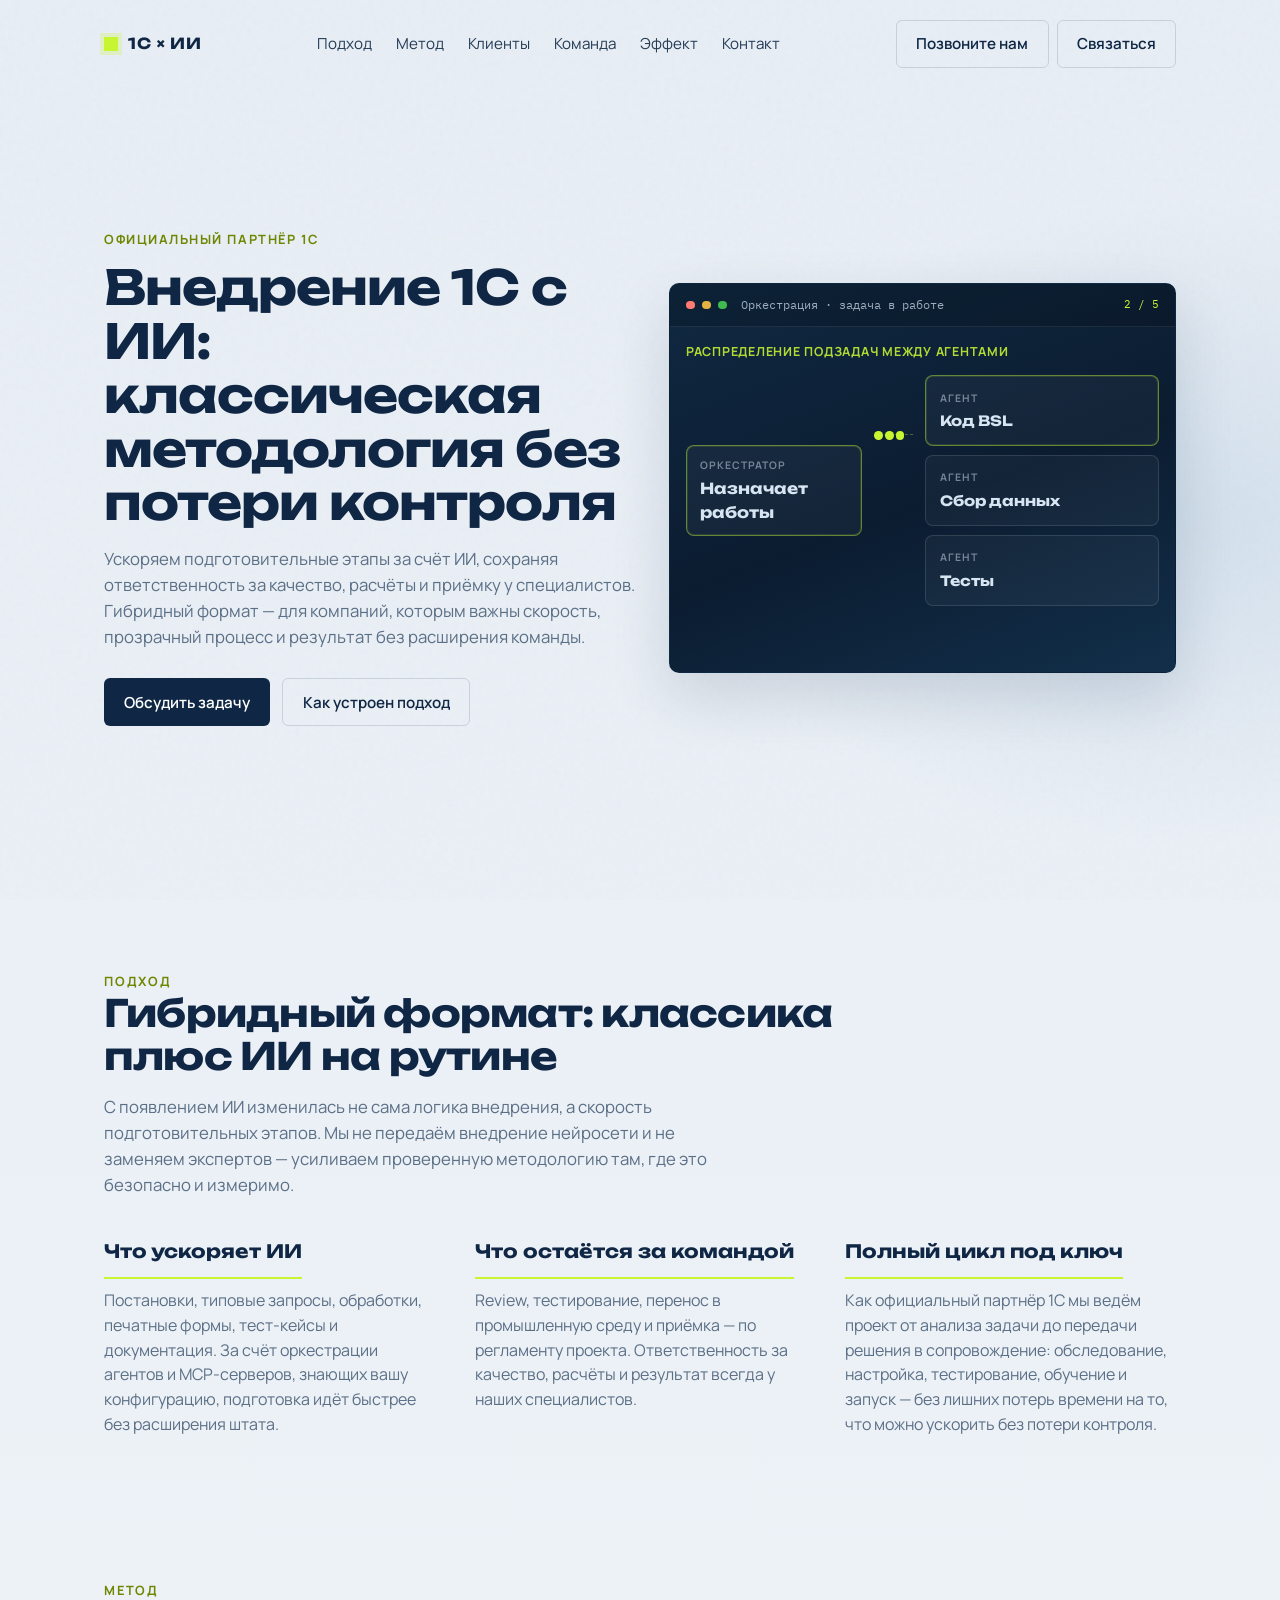
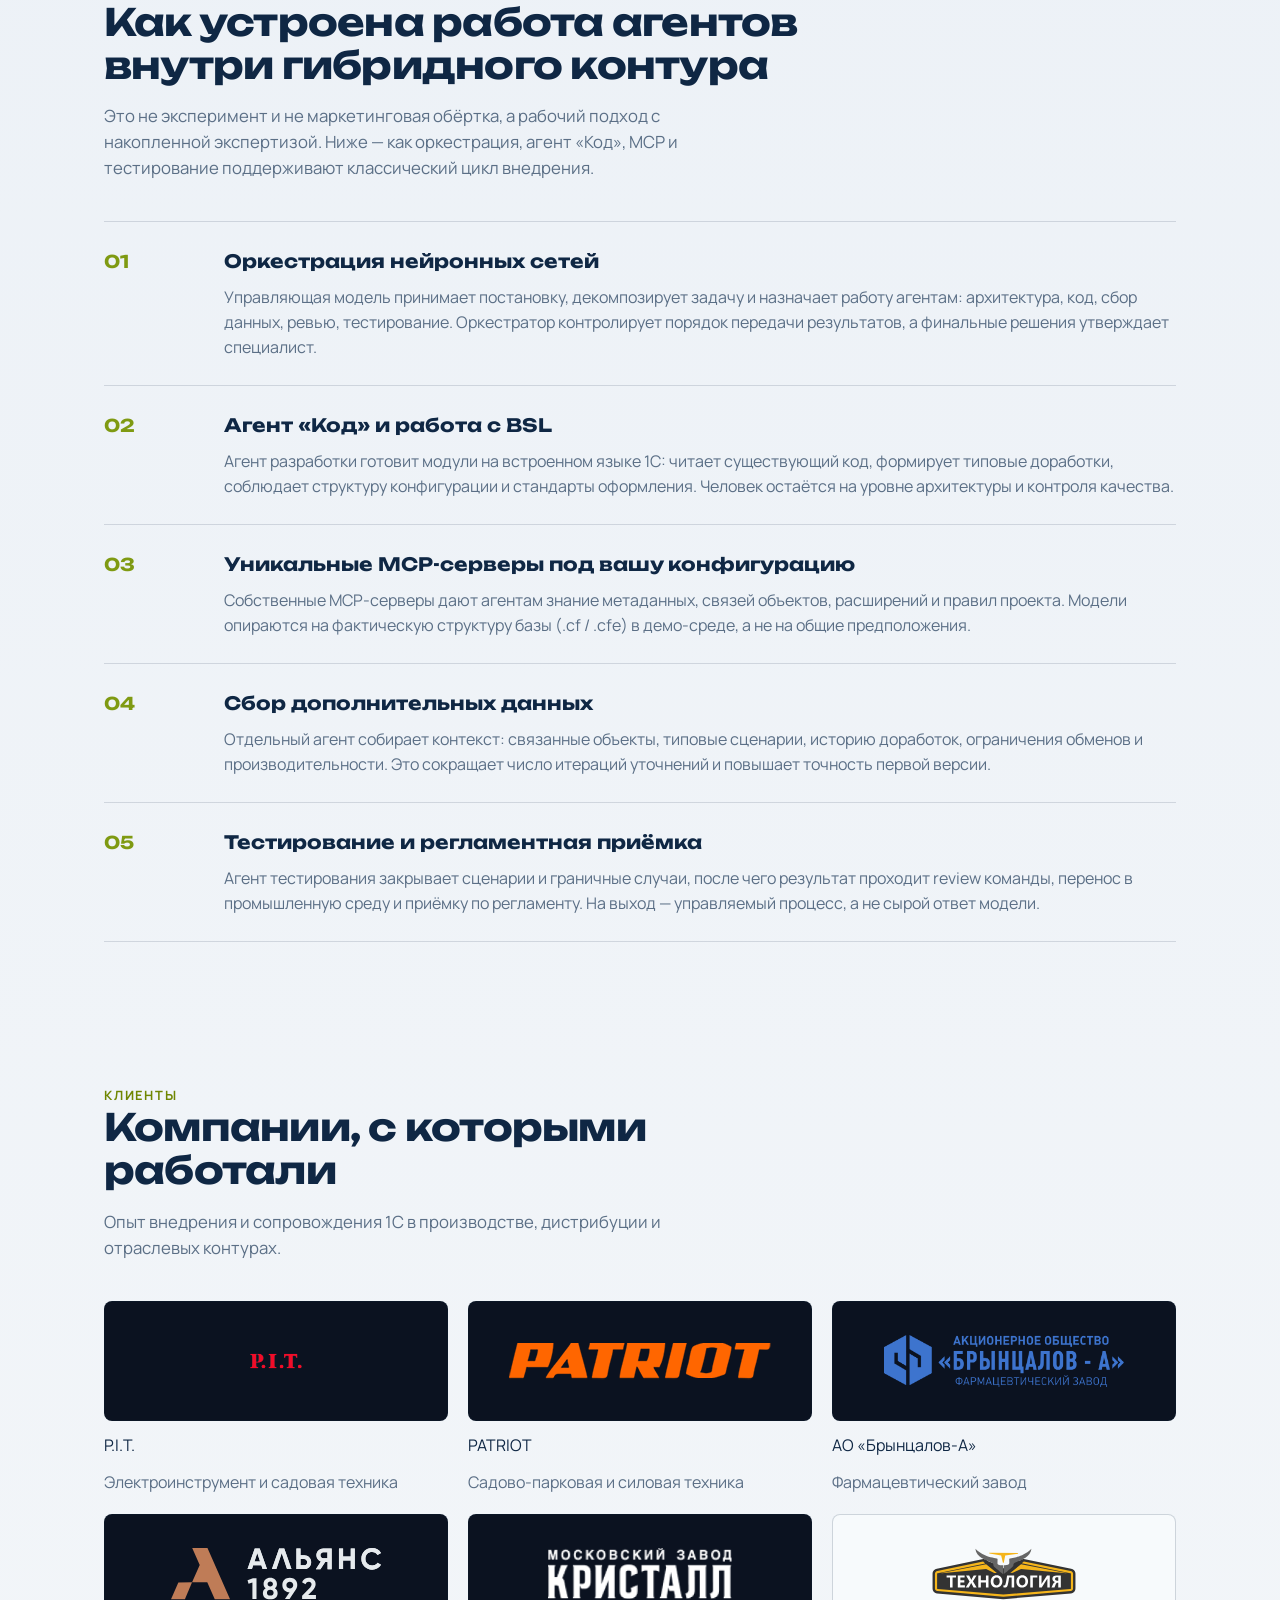
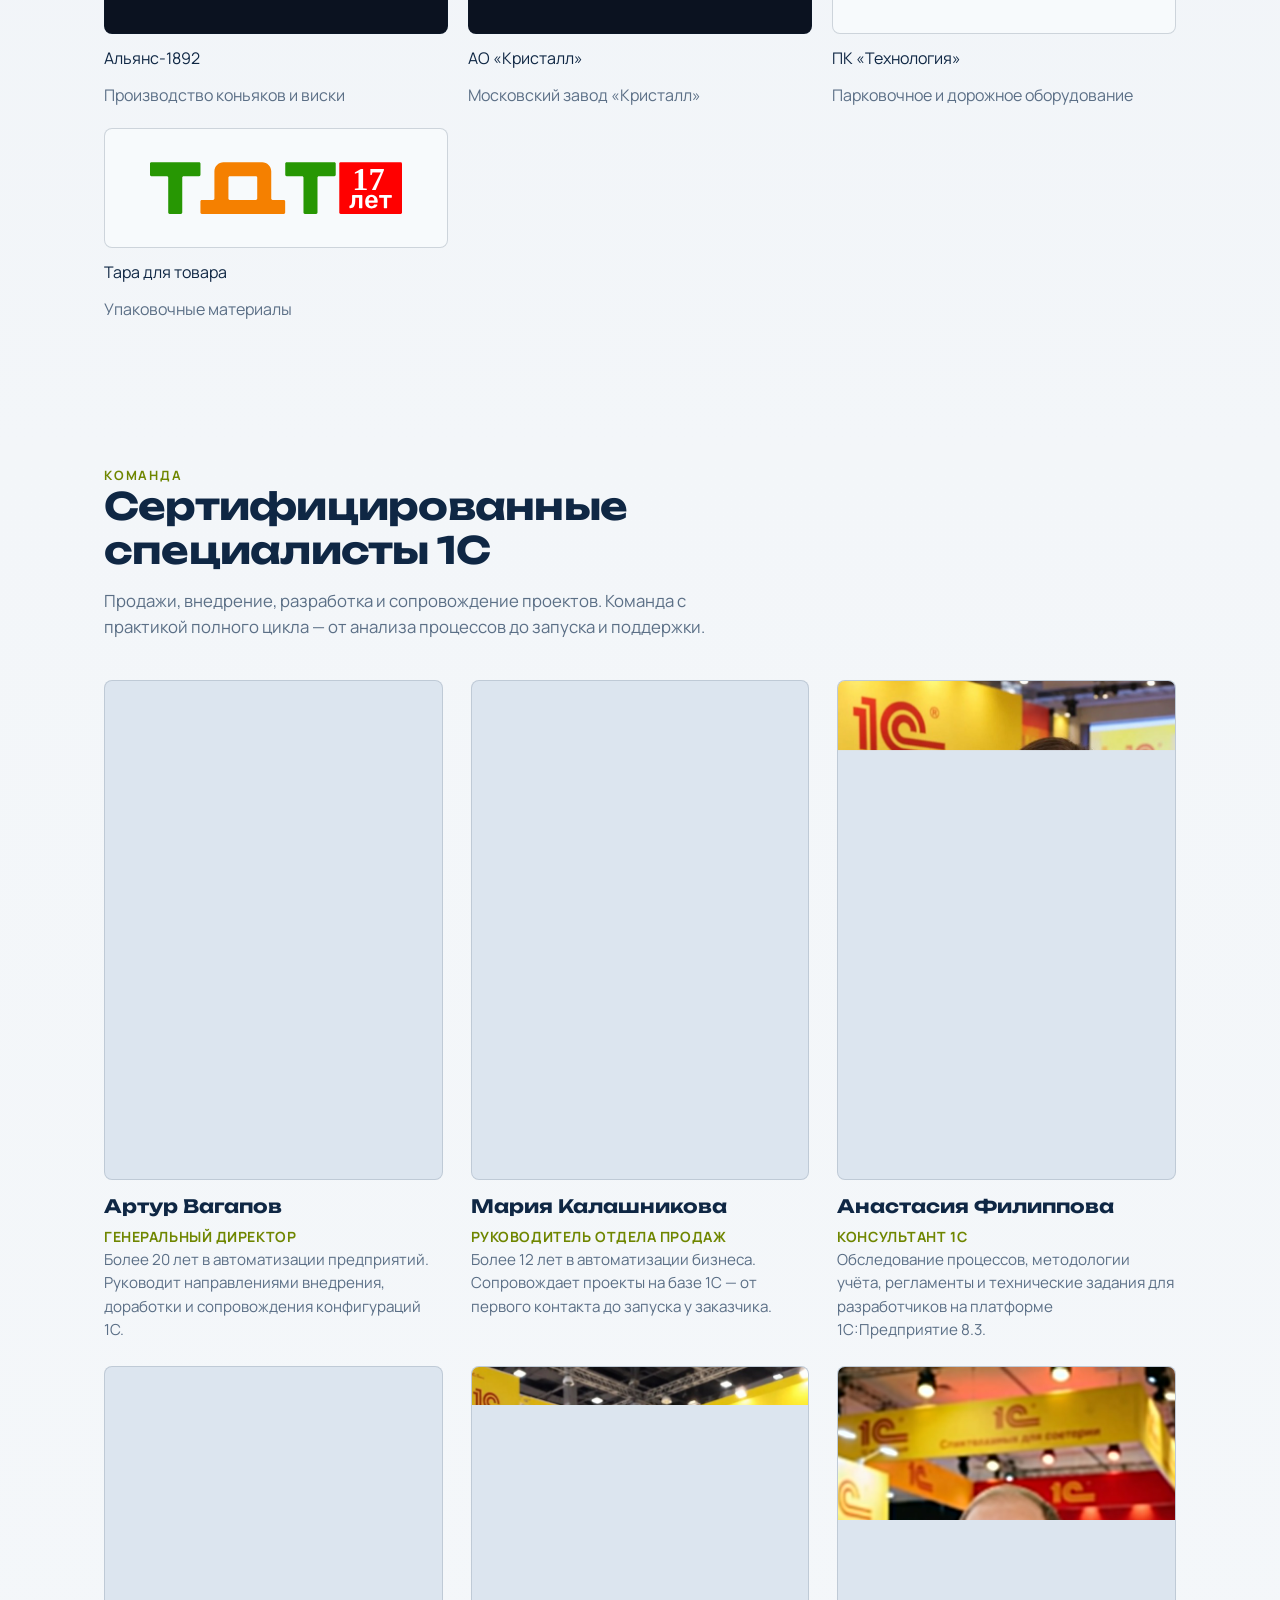
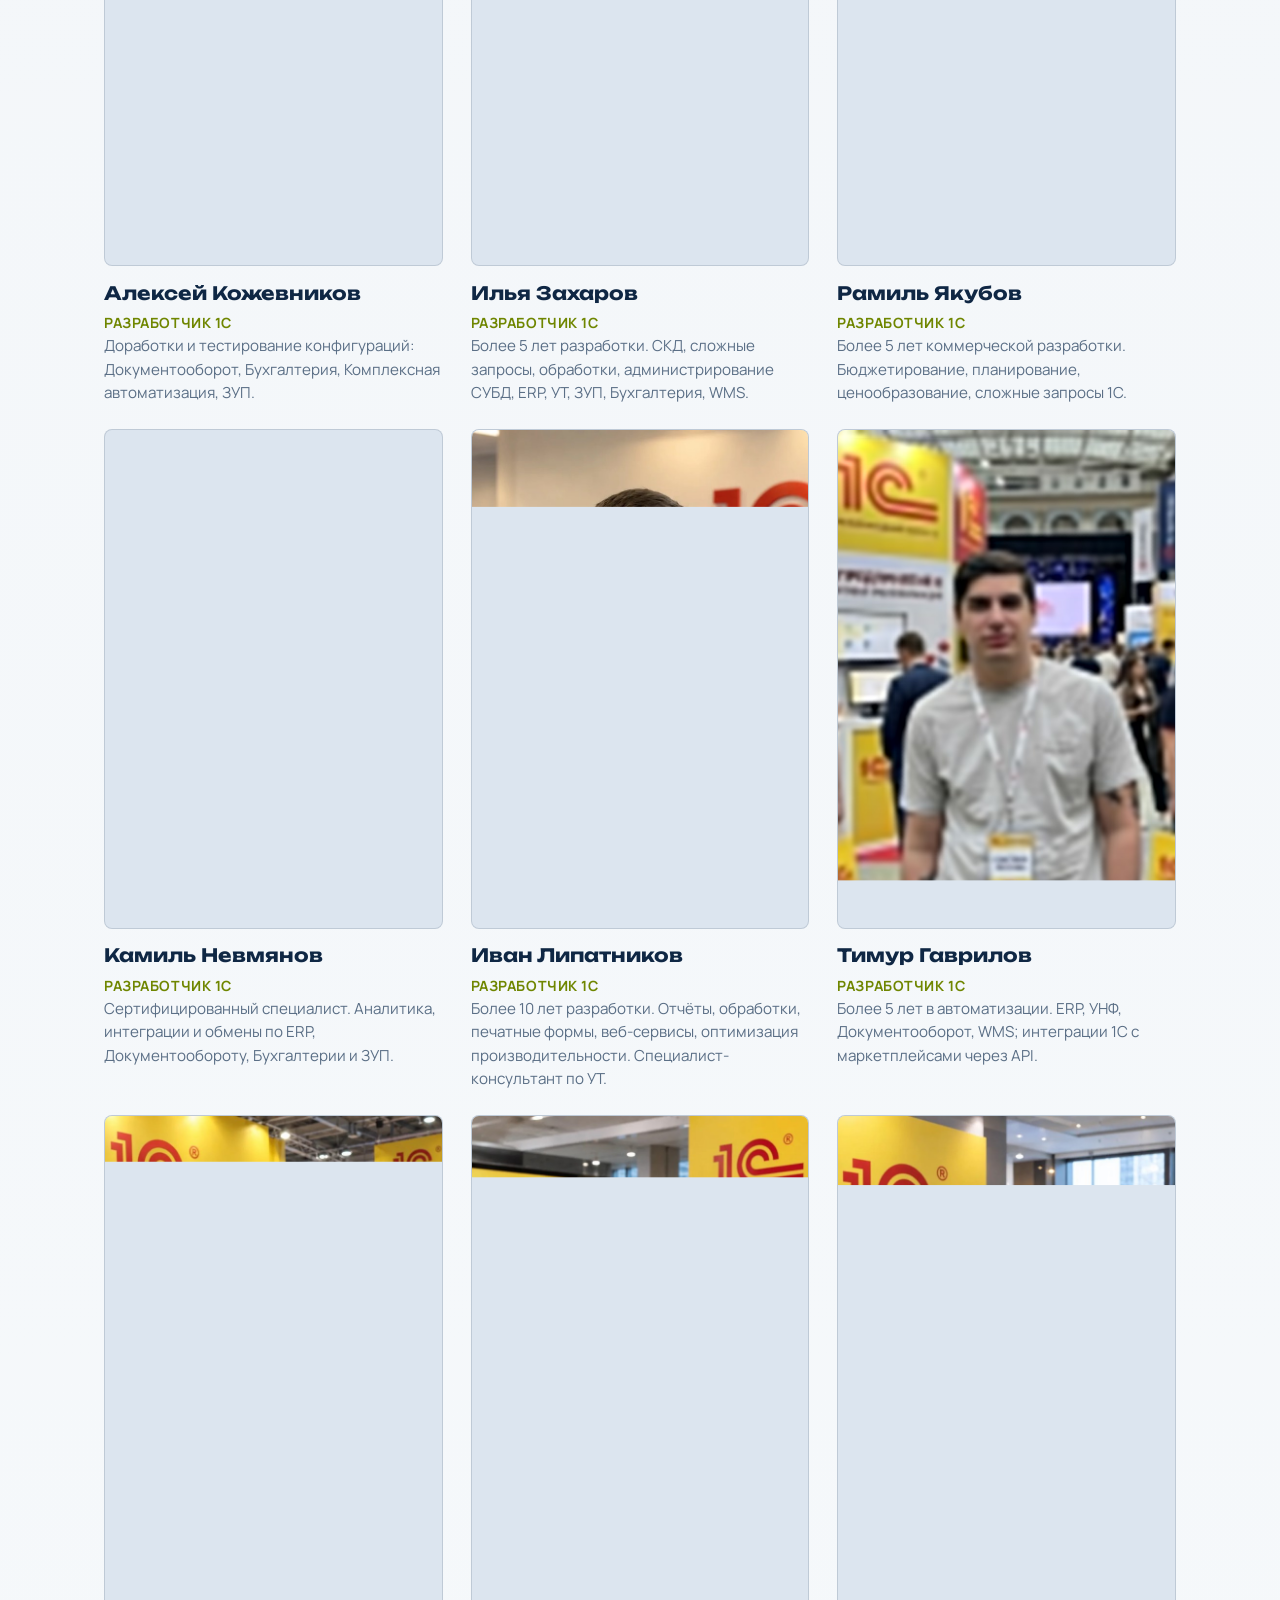
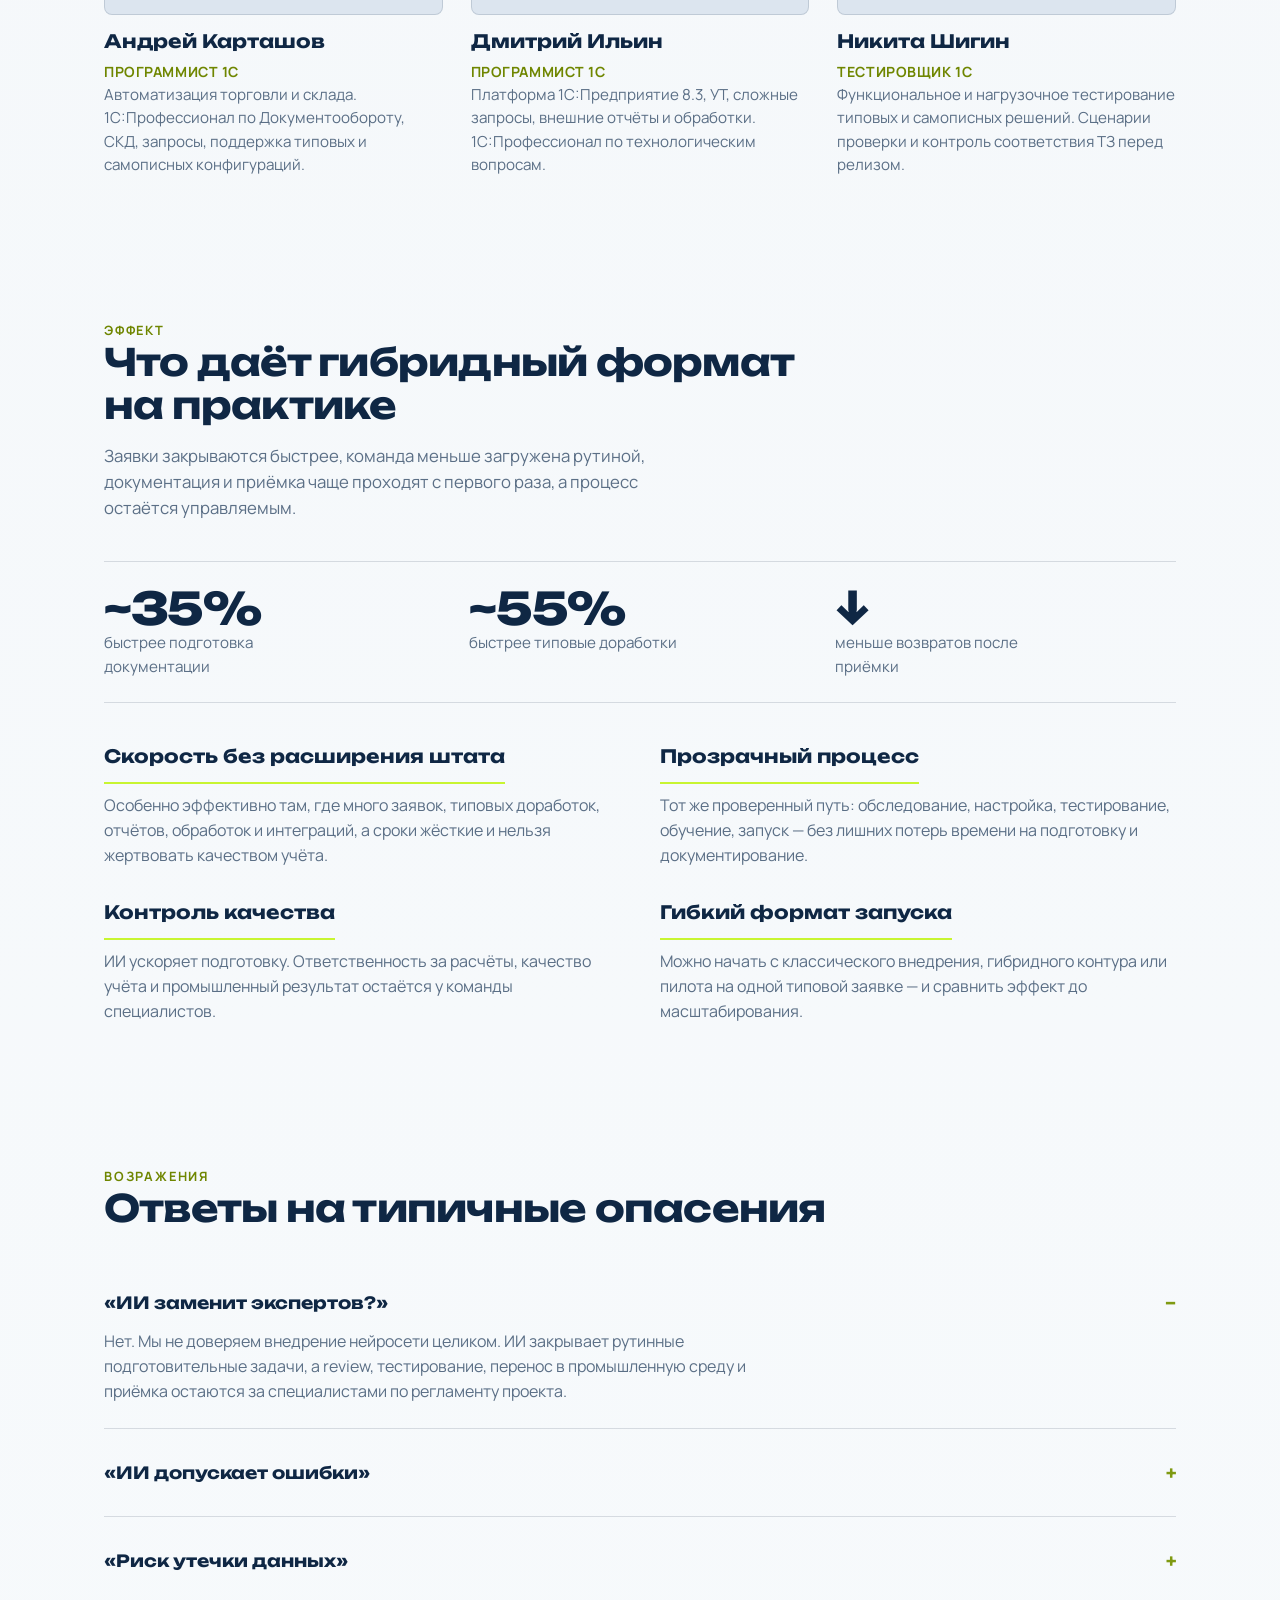
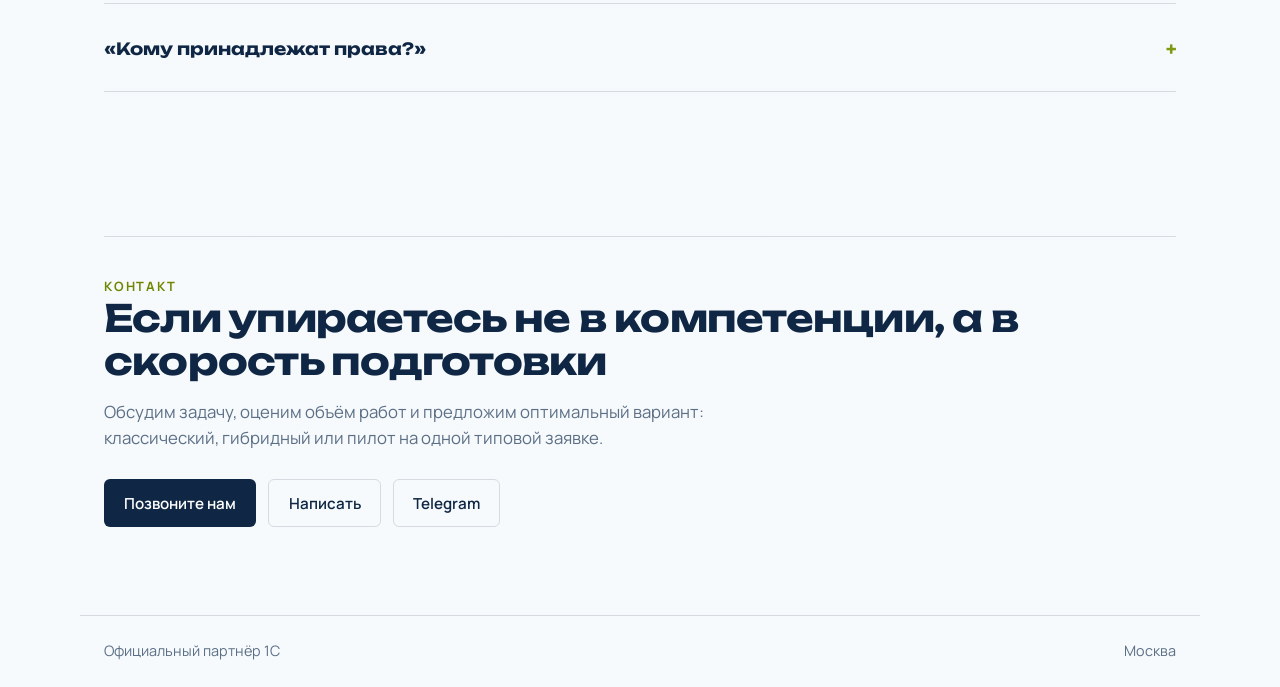
==== commit 03567e51: "Add client logos, team photos, and update typовые доработки to ~55% Expand portfolio with Alliance-1" ====
--- a/index.html
+++ b/index.html
@@ -3,8 +3,8 @@
 <head>
   <meta charset="UTF-8" />
   <meta name="viewport" content="width=device-width, initial-scale=1" />
-  <title>Интелав — внедрение 1С с ИИ без потери контроля</title>
-  <meta name="description" content="Интелав — официальный партнёр 1С. Гибридный формат: классическая методология плюс ИИ на рутинных задачах. Скорость подготовки без расширения команды." />
+  <title>Внедрение 1С с ИИ без потери контроля</title>
+  <meta name="description" content="Официальный партнёр 1С. Гибридный формат: классическая методология плюс ИИ на рутинных задачах. Скорость подготовки без расширения команды." />
   <link rel="preconnect" href="https://fonts.googleapis.com" />
   <link rel="preconnect" href="https://fonts.gstatic.com" crossorigin />
   <link href="https://fonts.googleapis.com/css2?family=IBM+Plex+Mono:wght@400;500&family=Manrope:wght@400;500;600;700&family=Unbounded:wght@500;700;800&display=swap" rel="stylesheet" />
@@ -14,19 +14,20 @@
   <div class="noise" aria-hidden="true"></div>
 
   <header class="site-header">
-    <a class="brand" href="#top" aria-label="Интелав — наверх">
+    <a class="brand" href="#top" aria-label="Наверх">
       <span class="brand-mark" aria-hidden="true"></span>
-      <span class="brand-line">Интелав</span>
+      <span class="brand-line">1С × ИИ</span>
     </a>
     <nav class="nav">
       <a href="#approach">Подход</a>
       <a href="#method">Метод</a>
       <a href="#portfolio">Клиенты</a>
+      <a href="#team">Команда</a>
       <a href="#result">Эффект</a>
       <a href="#contact">Контакт</a>
     </nav>
     <div class="header-actions">
-      <a class="btn btn-ghost" href="tel:+79991234567">Позвоните нам</a>
+      <a class="btn btn-ghost" href="tel:+79161446944">Позвоните нам</a>
       <a class="btn btn-ghost" href="#contact">Связаться</a>
     </div>
   </header>
@@ -37,7 +38,7 @@
         <p class="hero-kicker">Официальный партнёр 1С</p>
         <h1 class="hero-title" id="hero-title">Внедрение 1С с ИИ: классическая методология без потери контроля</h1>
         <p class="hero-lead">
-          Интелав ускоряет подготовительные этапы за счёт ИИ, сохраняя ответственность за качество, расчёты и приёмку у специалистов. Гибридный формат — для компаний, которым важны скорость, прозрачный процесс и результат без расширения команды.
+          Ускоряем подготовительные этапы за счёт ИИ, сохраняя ответственность за качество, расчёты и приёмку у специалистов. Гибридный формат — для компаний, которым важны скорость, прозрачный процесс и результат без расширения команды.
         </p>
         <div class="hero-cta">
           <a class="btn btn-primary" href="#contact">Обсудить задачу</a>
@@ -160,7 +161,7 @@
         </article>
         <article>
           <h3>Что остаётся за командой</h3>
-          <p>Review, тестирование, перенос в промышленную среду и приёмка — по регламенту проекта. Ответственность за качество, расчёты и результат всегда у специалистов Интелав.</p>
+          <p>Review, тестирование, перенос в промышленную среду и приёмка — по регламенту проекта. Ответственность за качество, расчёты и результат всегда у наших специалистов.</p>
         </article>
         <article>
           <h3>Полный цикл под ключ</h3>
@@ -263,7 +264,127 @@
             <span class="client-desc">Фармацевтический завод</span>
           </a>
         </li>
+        <li>
+          <a class="client-card" href="https://www.alliance1892.ru/" rel="noopener noreferrer" target="_blank">
+            <span class="client-logo-wrap">
+              <img src="assets/clients/alliance1892.svg" alt="Логотип Альянс-1892" width="210" height="52" />
+            </span>
+            <span class="client-name">Альянс-1892</span>
+            <span class="client-desc">Производство коньяков и виски</span>
+          </a>
+        </li>
+        <li>
+          <a class="client-card" href="https://kristall.ru/" rel="noopener noreferrer" target="_blank">
+            <span class="client-logo-wrap">
+              <img src="assets/clients/kristall-light.png" alt="Логотип АО «Московский завод «Кристалл»" width="512" height="144" />
+            </span>
+            <span class="client-name">АО «Кристалл»</span>
+            <span class="client-desc">Московский завод «Кристалл»</span>
+          </a>
+        </li>
+        <li>
+          <a class="client-card" href="https://idn500.ru/" rel="noopener noreferrer" target="_blank">
+            <span class="client-logo-wrap client-logo-wrap--light">
+              <img src="assets/clients/idn500.svg" alt="Логотип ПК «Технология»" width="210" height="52" />
+            </span>
+            <span class="client-name">ПК «Технология»</span>
+            <span class="client-desc">Парковочное и дорожное оборудование</span>
+          </a>
+        </li>
+        <li>
+          <a class="client-card" href="https://shop.cargo-avto.ru/" rel="noopener noreferrer" target="_blank">
+            <span class="client-logo-wrap client-logo-wrap--light">
+              <img src="assets/clients/cargo-avto.svg" alt="Логотип Тара для товара" width="330" height="68" />
+            </span>
+            <span class="client-name">Тара для товара</span>
+            <span class="client-desc">Упаковочные материалы</span>
+          </a>
+        </li>
       </ul>
+    </section>
+
+    <section class="section team" id="team" aria-labelledby="team-title">
+      <div class="section-head">
+        <p class="eyebrow">Команда</p>
+        <h2 id="team-title">Сертифицированные специалисты 1С</h2>
+        <p class="section-lead">
+          Продажи, внедрение, разработка и сопровождение проектов. Команда с практикой полного цикла — от анализа процессов до запуска и поддержки.
+        </p>
+      </div>
+      <div class="team-grid">
+        <article class="team-member">
+          <img class="team-photo" src="assets/team/team-artur.webp" alt="Артур Вагапов" width="400" height="500" loading="lazy" />
+          <h3>Артур Вагапов</h3>
+          <p class="team-role">Генеральный директор</p>
+          <p>Более 20 лет в автоматизации предприятий. Руководит направлениями внедрения, доработки и сопровождения конфигураций 1С.</p>
+        </article>
+        <article class="team-member">
+          <img class="team-photo" src="assets/team/team-maria.webp" alt="Мария Калашникова" width="400" height="500" loading="lazy" />
+          <h3>Мария Калашникова</h3>
+          <p class="team-role">Руководитель отдела продаж</p>
+          <p>Более 12 лет в автоматизации бизнеса. Сопровождает проекты на базе 1С — от первого контакта до запуска у заказчика.</p>
+        </article>
+        <article class="team-member">
+          <img class="team-photo" src="assets/team/team-anastasia.jpg" alt="Анастасия Филиппова" width="400" height="500" loading="lazy" />
+          <h3>Анастасия Филиппова</h3>
+          <p class="team-role">Консультант 1С</p>
+          <p>Обследование процессов, методологии учёта, регламенты и технические задания для разработчиков на платформе 1С:Предприятие 8.3.</p>
+        </article>
+        <article class="team-member">
+          <img class="team-photo" src="assets/team/team-alexey.webp" alt="Алексей Кожевников" width="400" height="500" loading="lazy" />
+          <h3>Алексей Кожевников</h3>
+          <p class="team-role">Разработчик 1С</p>
+          <p>Доработки и тестирование конфигураций: Документооборот, Бухгалтерия, Комплексная автоматизация, ЗУП.</p>
+        </article>
+        <article class="team-member">
+          <img class="team-photo" src="assets/team/team-ilya.jpg" alt="Илья Захаров" width="400" height="500" loading="lazy" />
+          <h3>Илья Захаров</h3>
+          <p class="team-role">Разработчик 1С</p>
+          <p>Более 5 лет разработки. СКД, сложные запросы, обработки, администрирование СУБД, ERP, УТ, ЗУП, Бухгалтерия, WMS.</p>
+        </article>
+        <article class="team-member">
+          <img class="team-photo" src="assets/team/team-ramil.jpg" alt="Рамиль Якубов" width="400" height="500" loading="lazy" />
+          <h3>Рамиль Якубов</h3>
+          <p class="team-role">Разработчик 1С</p>
+          <p>Более 5 лет коммерческой разработки. Бюджетирование, планирование, ценообразование, сложные запросы 1С.</p>
+        </article>
+        <article class="team-member">
+          <img class="team-photo" src="assets/team/team-kamil.webp" alt="Камиль Невмянов" width="400" height="500" loading="lazy" />
+          <h3>Камиль Невмянов</h3>
+          <p class="team-role">Разработчик 1С</p>
+          <p>Сертифицированный специалист. Аналитика, интеграции и обмены по ERP, Документообороту, Бухгалтерии и ЗУП.</p>
+        </article>
+        <article class="team-member">
+          <img class="team-photo" src="assets/team/team-ivan.jpg" alt="Иван Липатников" width="400" height="500" loading="lazy" />
+          <h3>Иван Липатников</h3>
+          <p class="team-role">Разработчик 1С</p>
+          <p>Более 10 лет разработки. Отчёты, обработки, печатные формы, веб-сервисы, оптимизация производительности. Специалист-консультант по УТ.</p>
+        </article>
+        <article class="team-member">
+          <img class="team-photo" src="assets/team/team-timur.jpg" alt="Тимур Гаврилов" width="400" height="500" loading="lazy" />
+          <h3>Тимур Гаврилов</h3>
+          <p class="team-role">Разработчик 1С</p>
+          <p>Более 5 лет в автоматизации. ERP, УНФ, Документооборот, WMS; интеграции 1С с маркетплейсами через API.</p>
+        </article>
+        <article class="team-member">
+          <img class="team-photo" src="assets/team/team-andrey.jpg" alt="Андрей Карташов" width="400" height="500" loading="lazy" />
+          <h3>Андрей Карташов</h3>
+          <p class="team-role">Программист 1С</p>
+          <p>Автоматизация торговли и склада. 1С:Профессионал по Документообороту, СКД, запросы, поддержка типовых и самописных конфигураций.</p>
+        </article>
+        <article class="team-member">
+          <img class="team-photo" src="assets/team/team-dmitry.jpg" alt="Дмитрий Ильин" width="400" height="500" loading="lazy" />
+          <h3>Дмитрий Ильин</h3>
+          <p class="team-role">Программист 1С</p>
+          <p>Платформа 1С:Предприятие 8.3, УТ, сложные запросы, внешние отчёты и обработки. 1С:Профессионал по технологическим вопросам.</p>
+        </article>
+        <article class="team-member">
+          <img class="team-photo" src="assets/team/team-nikita.jpg" alt="Никита Шигин" width="400" height="500" loading="lazy" />
+          <h3>Никита Шигин</h3>
+          <p class="team-role">Тестировщик 1С</p>
+          <p>Функциональное и нагрузочное тестирование типовых и самописных решений. Сценарии проверки и контроль соответствия ТЗ перед релизом.</p>
+        </article>
+      </div>
     </section>
 
     <section class="section result" id="result" aria-labelledby="result-title">
@@ -281,7 +402,7 @@
           <p class="metric-label">быстрее подготовка документации</p>
         </div>
         <div>
-          <p class="metric-value">~20%</p>
+          <p class="metric-value">~55%</p>
           <p class="metric-label">быстрее типовые доработки</p>
         </div>
         <div>
@@ -352,8 +473,8 @@
           Обсудим задачу, оценим объём работ и предложим оптимальный вариант: классический, гибридный или пилот на одной типовой заявке.
         </p>
         <div class="hero-cta">
-          <a class="btn btn-primary" href="tel:+79991234567">Позвоните нам</a>
-          <a class="btn btn-ghost" href="mailto:hello@example.com">Написать</a>
+          <a class="btn btn-primary" href="tel:+79161446944">Позвоните нам</a>
+          <a class="btn btn-ghost" href="mailto:info@intelav.ru">Написать</a>
           <a class="btn btn-ghost" href="https://t.me/" rel="noopener noreferrer" target="_blank">Telegram</a>
         </div>
       </div>
@@ -361,8 +482,8 @@
   </main>
 
   <footer class="site-footer">
-    <span>Интелав</span>
     <span>Официальный партнёр 1С</span>
+    <span>Москва</span>
   </footer>
 
   <script src="script.js"></script>
--- a/styles.css
+++ b/styles.css
@@ -615,6 +615,10 @@
   background: #0b1220;
 }
 
+.client-logo-wrap--light {
+  background: #f7fafc;
+}
+
 .client-card img {
   width: auto;
   max-width: 100%;
@@ -623,18 +627,44 @@
   object-position: center;
 }
 
-.client-card .client-name {
-  padding-top: 0.15rem;
-}
-
-.client-name {
-  font-family: var(--font-display);
-  font-size: 1.15rem;
-  font-weight: 700;
-}
-
-.client-desc {
-  font-size: 0.92rem;
+.team-grid {
+  display: grid;
+  gap: 1.5rem;
+}
+
+.team-member {
+  padding: 0;
+}
+
+.team-photo {
+  display: block;
+  width: 100%;
+  aspect-ratio: 4 / 5;
+  object-fit: cover;
+  object-position: center 18%;
+  margin-bottom: 0.85rem;
+  border: 1px solid var(--line);
+  border-radius: 8px;
+  background: #dce5ef;
+}
+
+.team-member h3 {
+  margin: 0 0 0.25rem;
+}
+
+.team-role {
+  margin: 0 0 0.55rem;
+  font-size: 0.88rem;
+  font-weight: 700;
+  letter-spacing: 0.04em;
+  text-transform: uppercase;
+  color: #6f8600;
+}
+
+.team-member p:last-child {
+  margin: 0;
+  color: var(--muted);
+  font-size: 0.95rem;
 }
 
 .metrics {
@@ -890,6 +920,16 @@
   .metrics,
   .client-logos {
     grid-template-columns: repeat(3, 1fr);
+  }
+
+  .team-grid {
+    grid-template-columns: repeat(3, 1fr);
+    gap: 1.5rem 1.75rem;
+  }
+
+  .team-member {
+    padding: 0;
+    border-bottom: 0;
   }
 
   .result-grid {
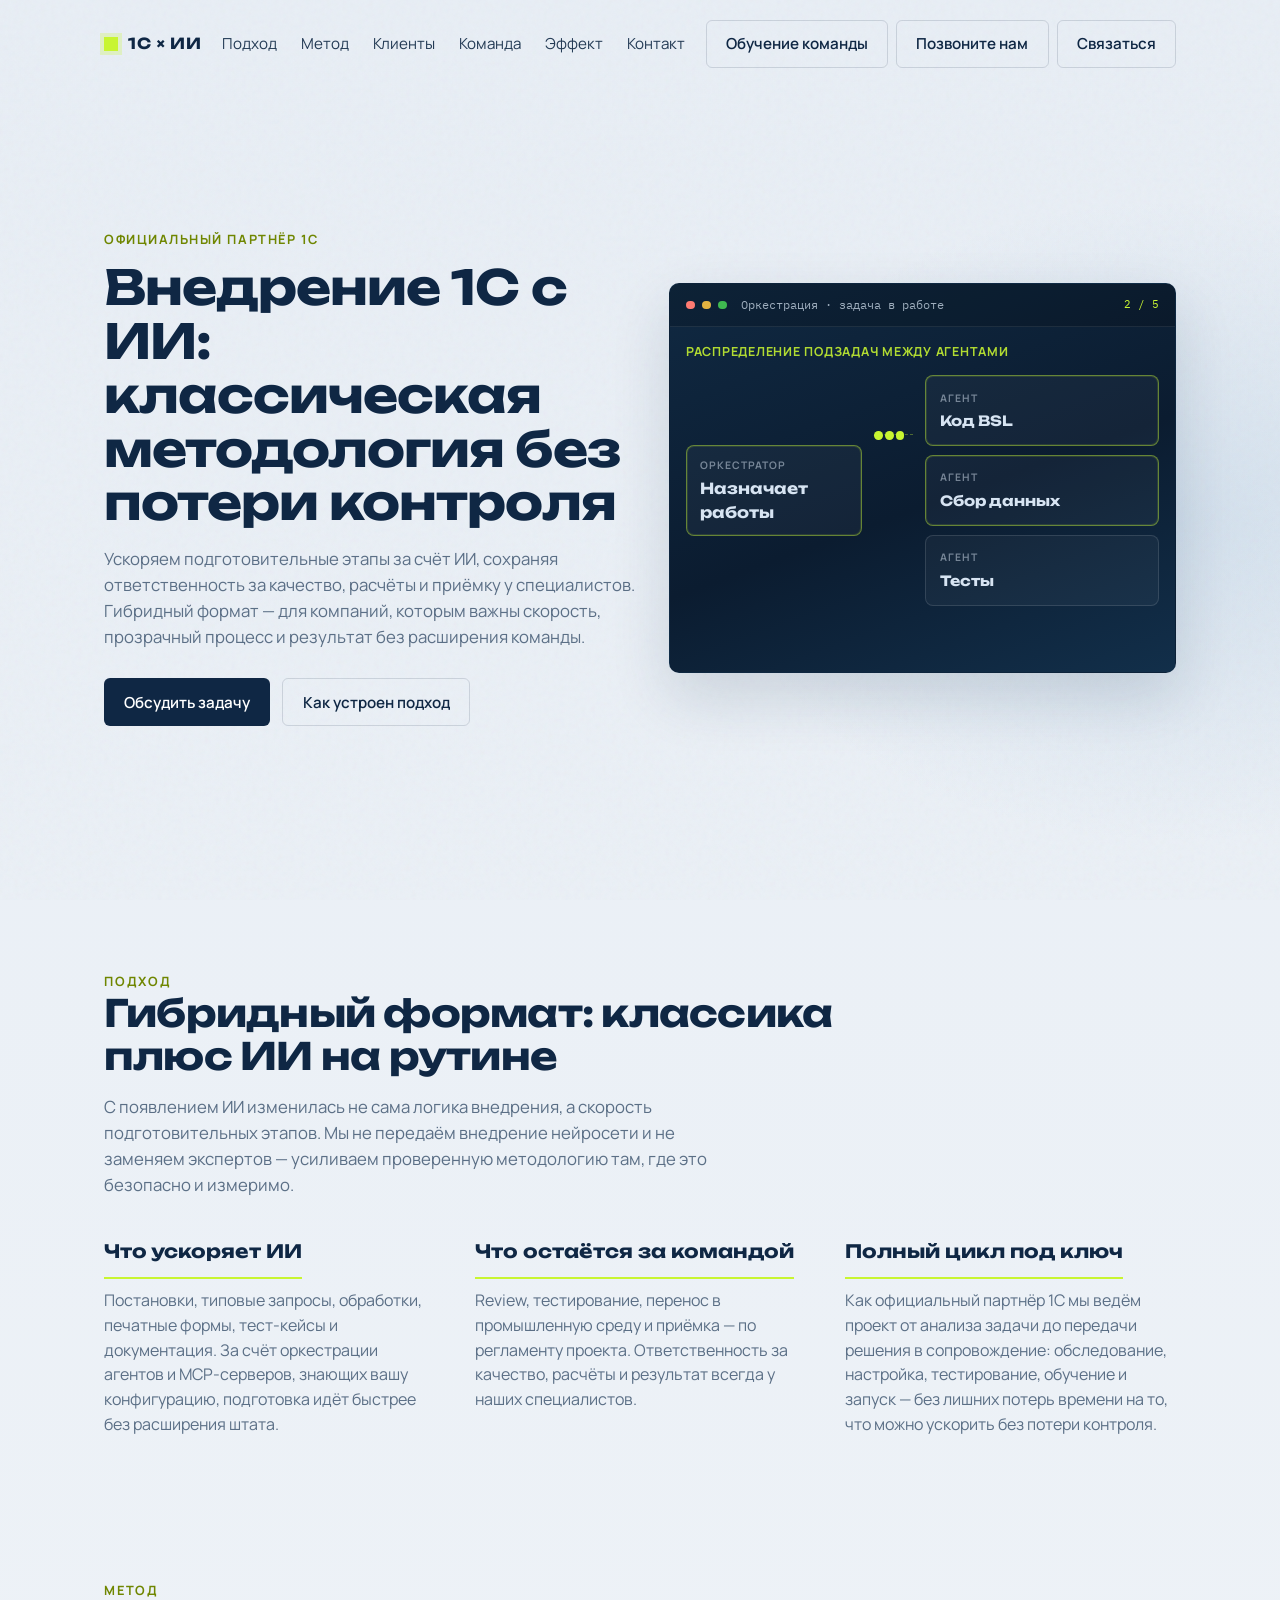
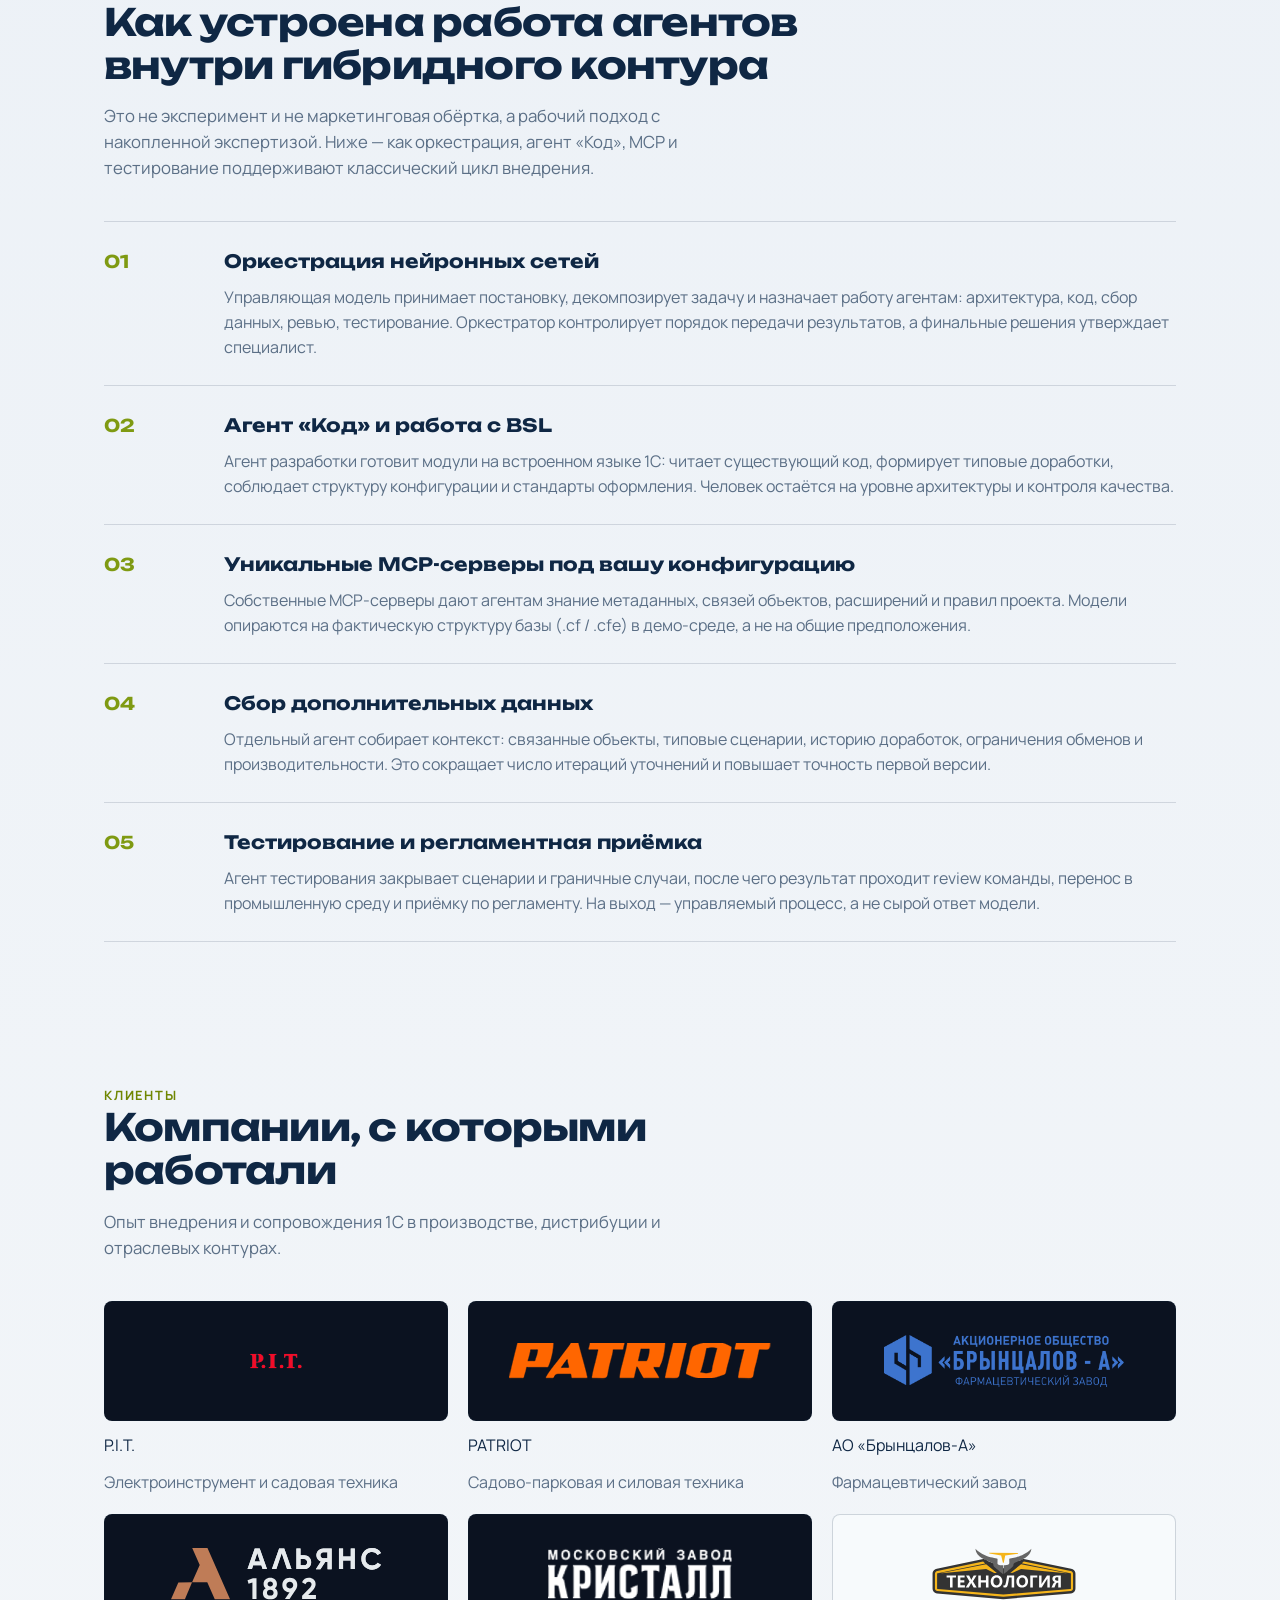
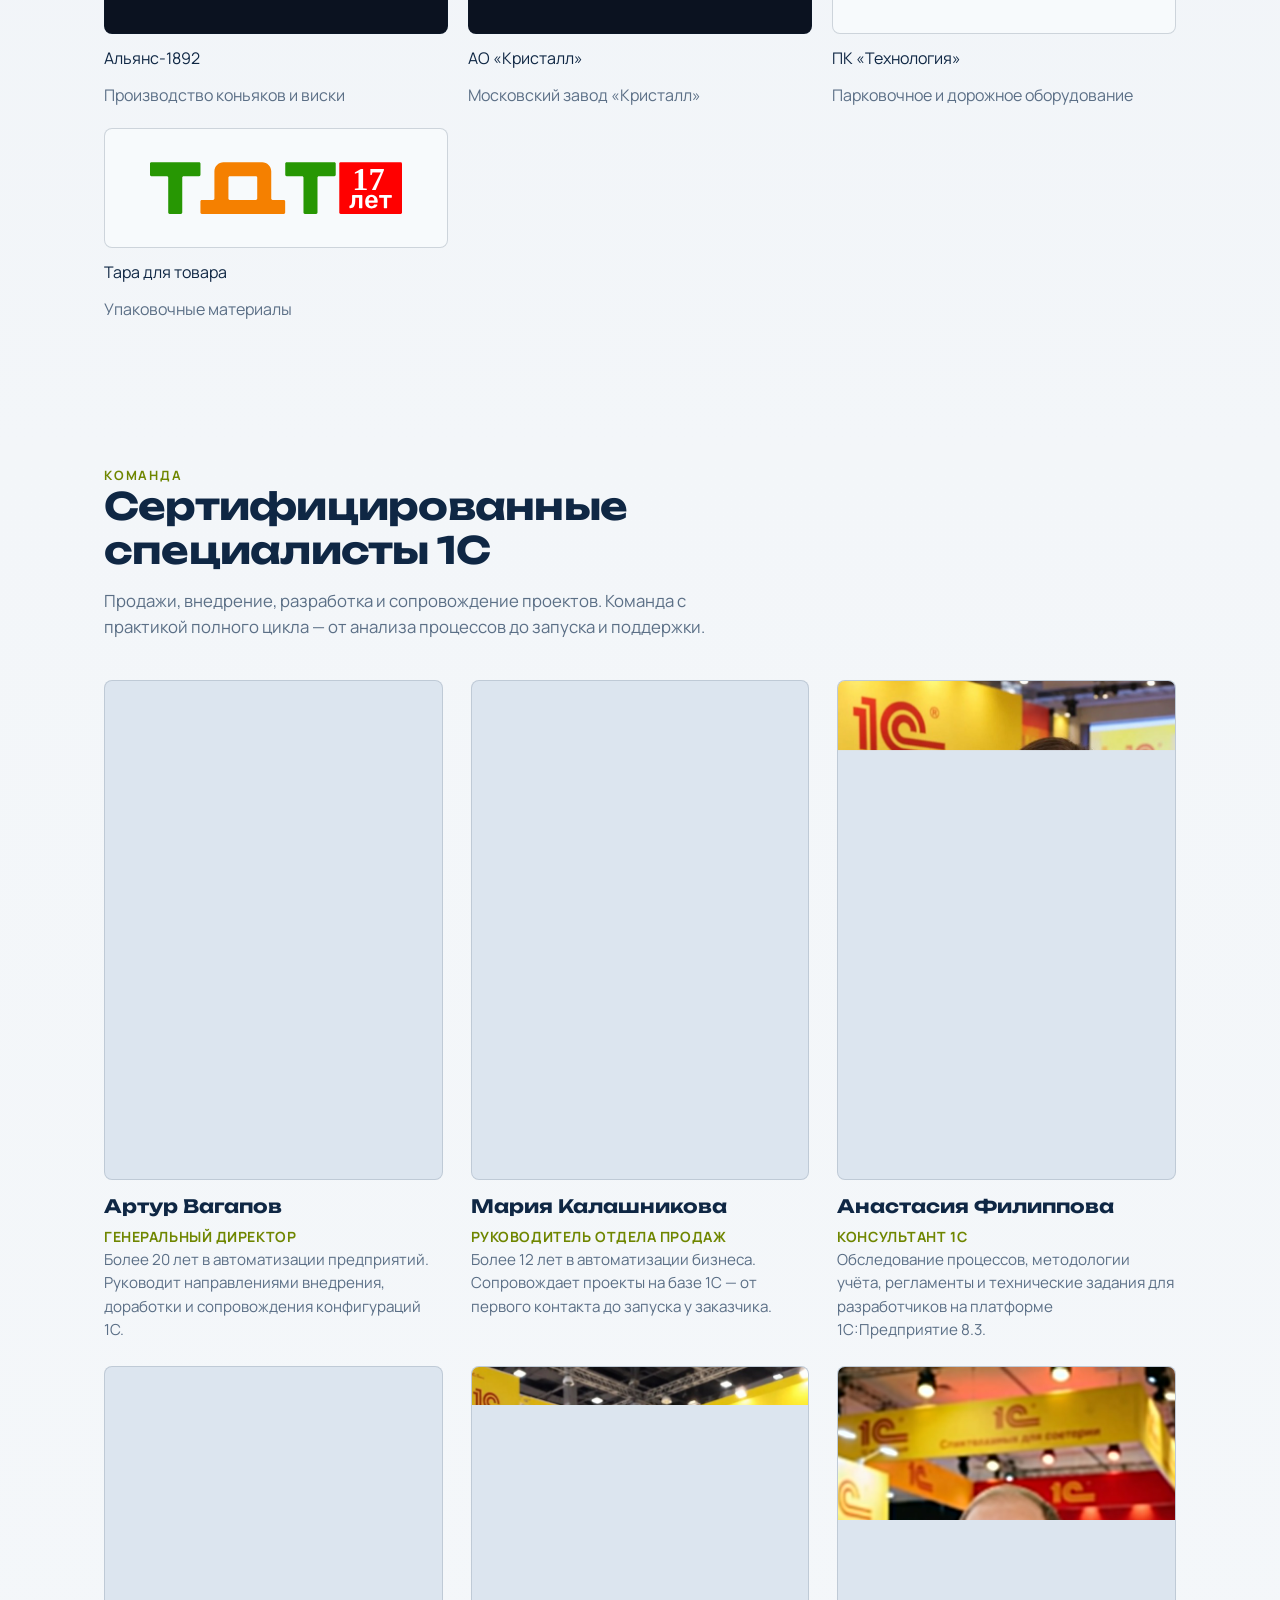
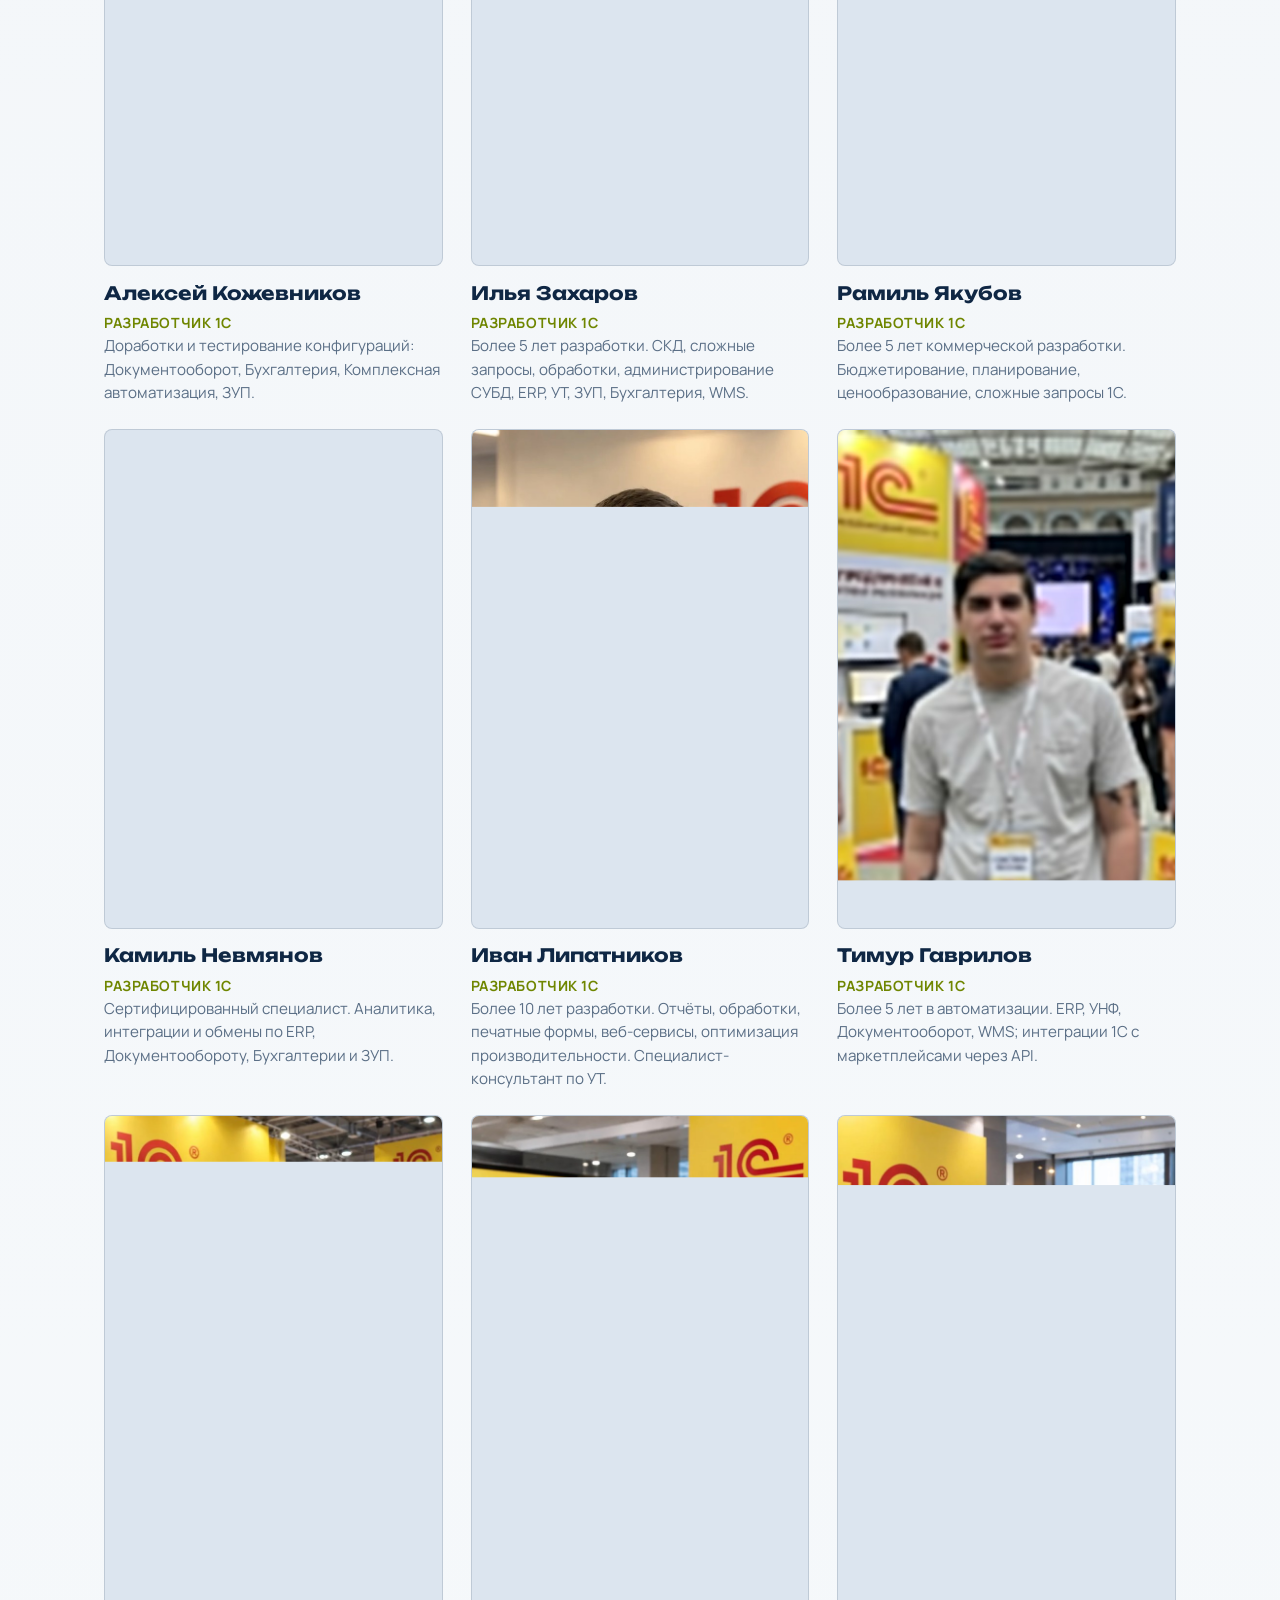
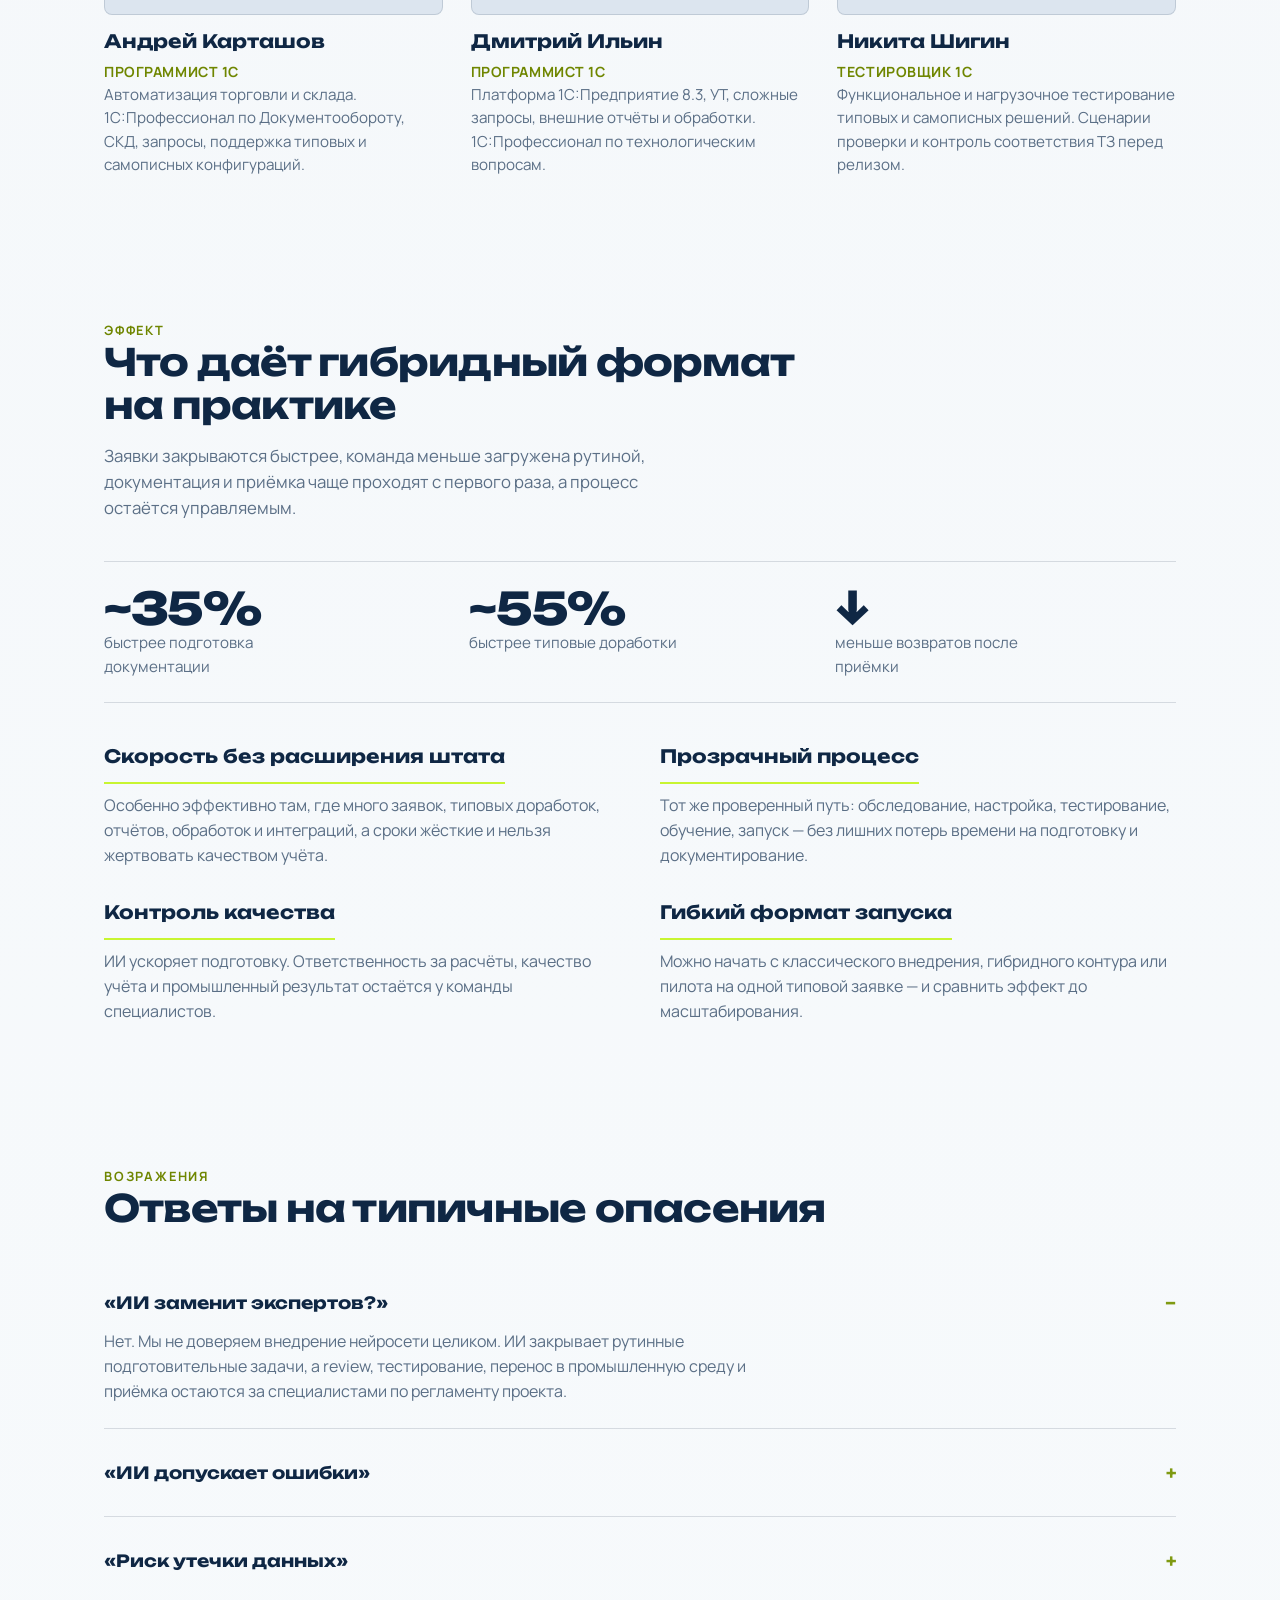
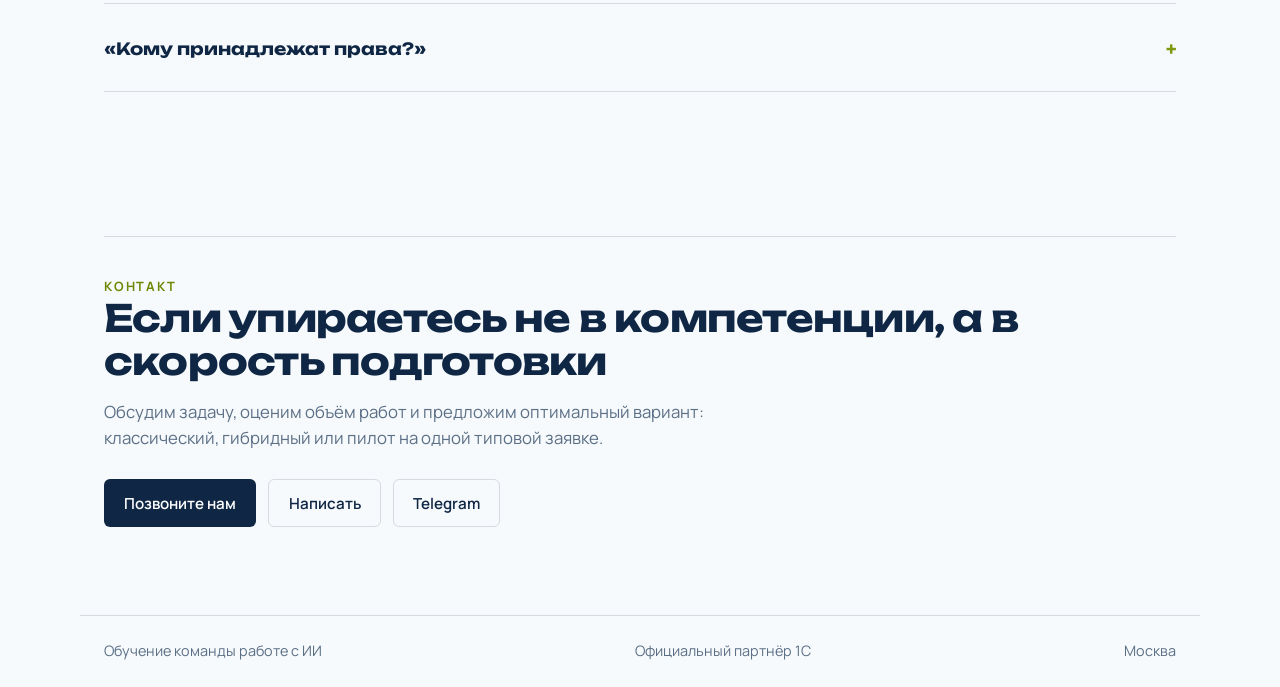
==== commit ff964631: "Add second landing for AI training of 1C development teams New /training site covers retraining, ser" ====
--- a/index.html
+++ b/index.html
@@ -27,6 +27,7 @@
       <a href="#contact">Контакт</a>
     </nav>
     <div class="header-actions">
+      <a class="btn btn-ghost" href="training/">Обучение команды</a>
       <a class="btn btn-ghost" href="tel:+79161446944">Позвоните нам</a>
       <a class="btn btn-ghost" href="#contact">Связаться</a>
     </div>
@@ -482,6 +483,7 @@
   </main>
 
   <footer class="site-footer">
+    <a href="training/">Обучение команды работе с ИИ</a>
     <span>Официальный партнёр 1С</span>
     <span>Москва</span>
   </footer>
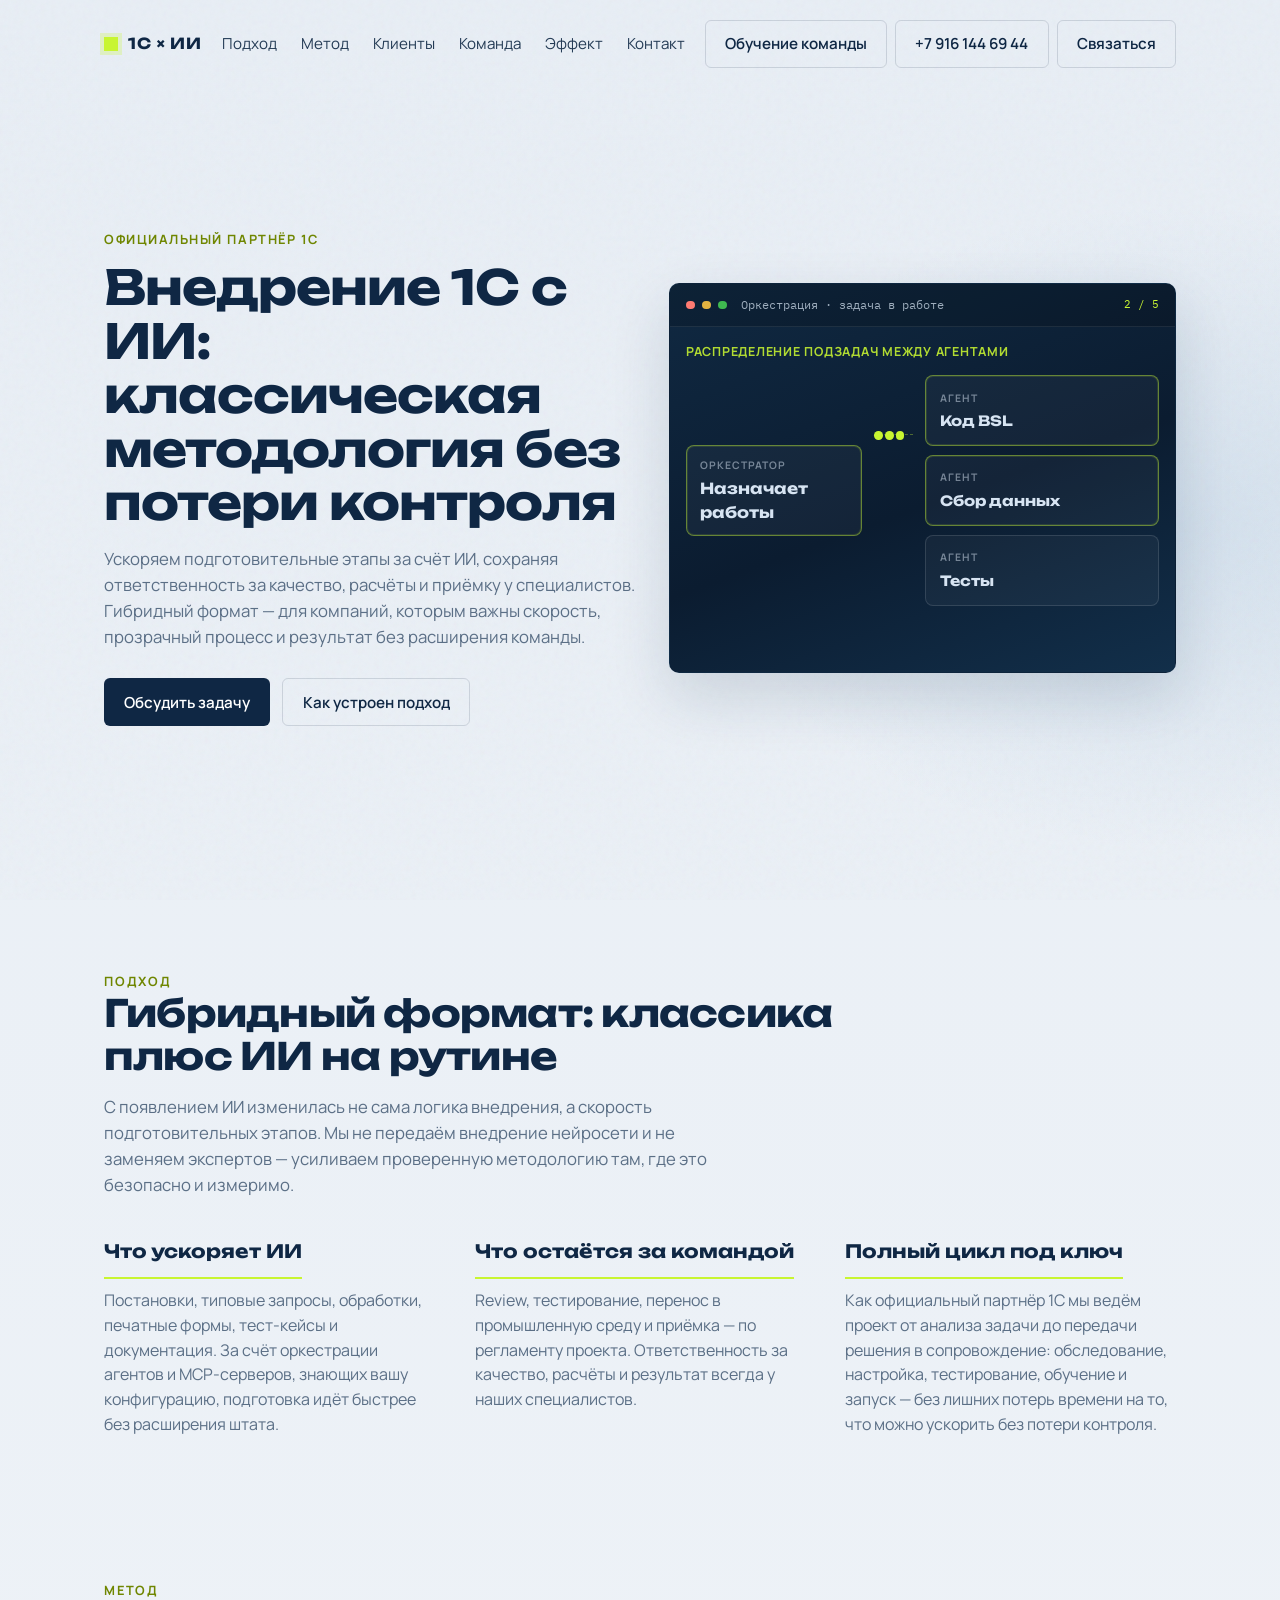
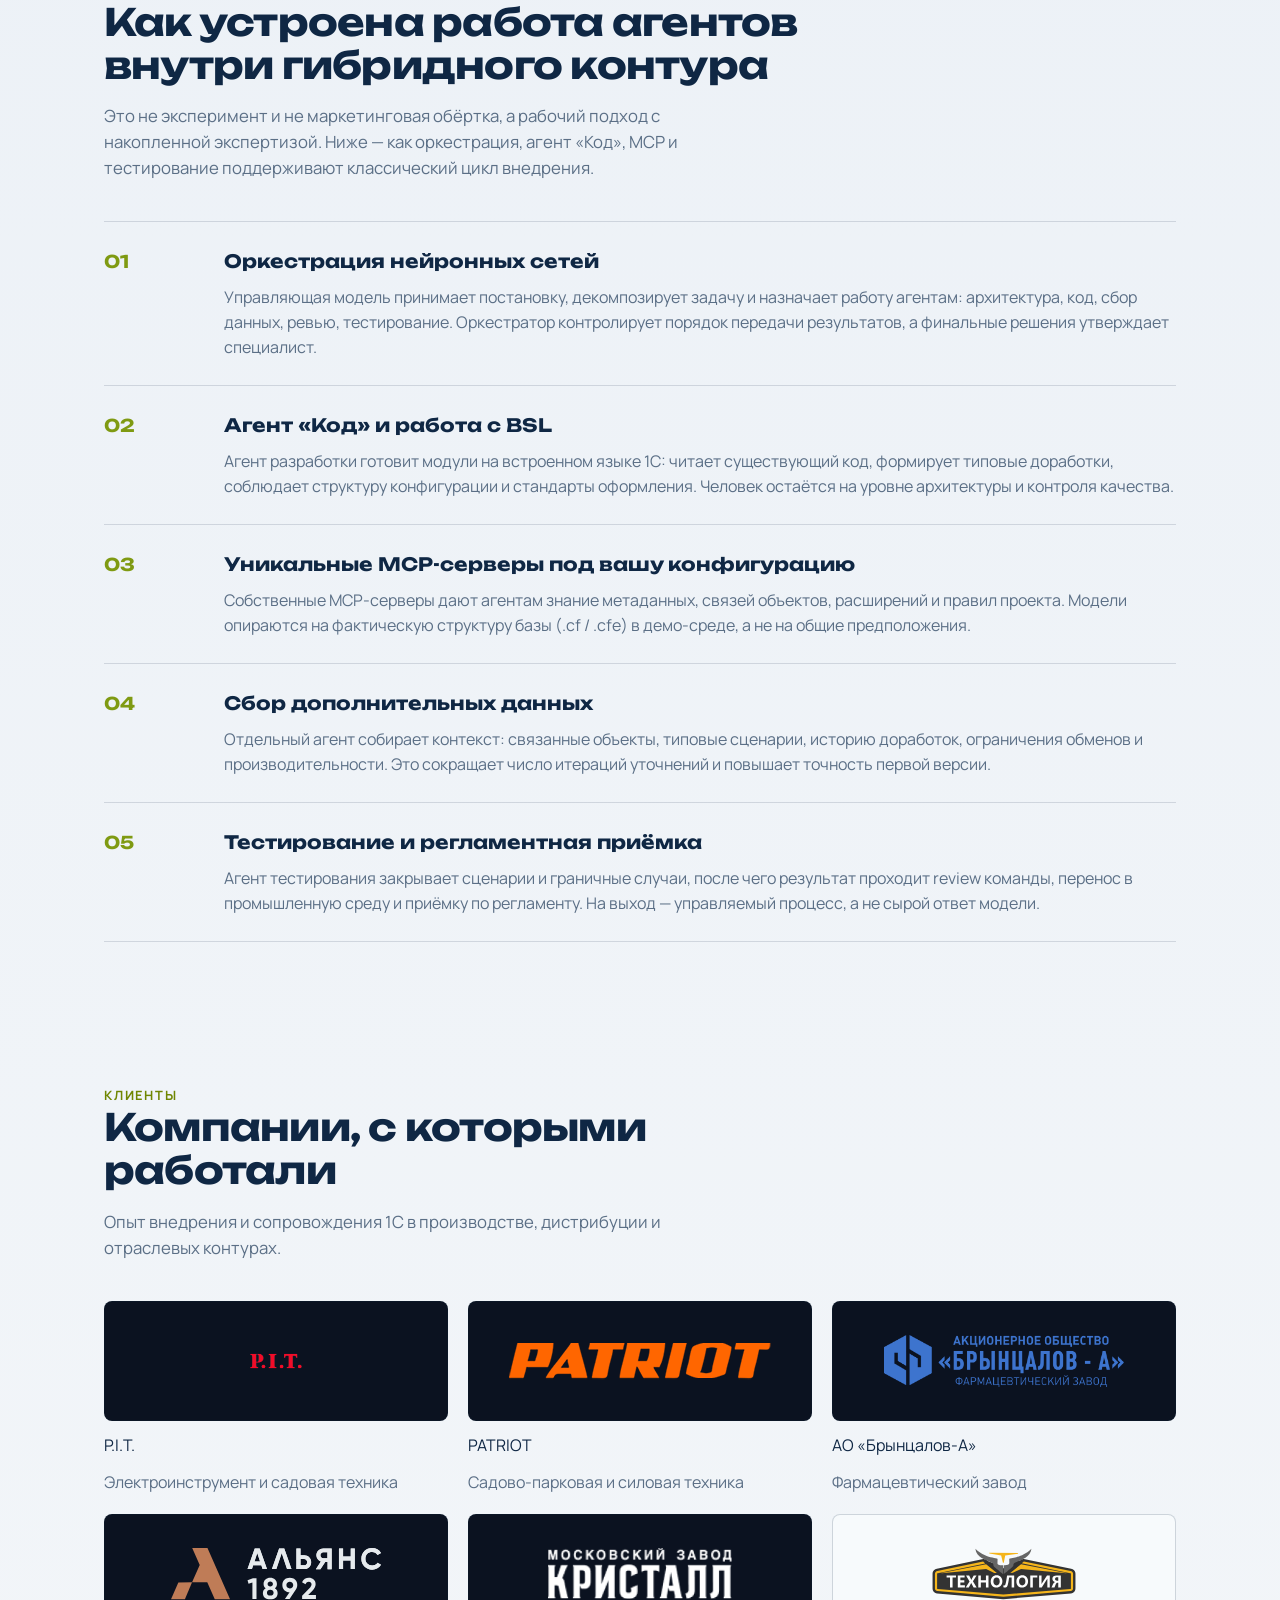
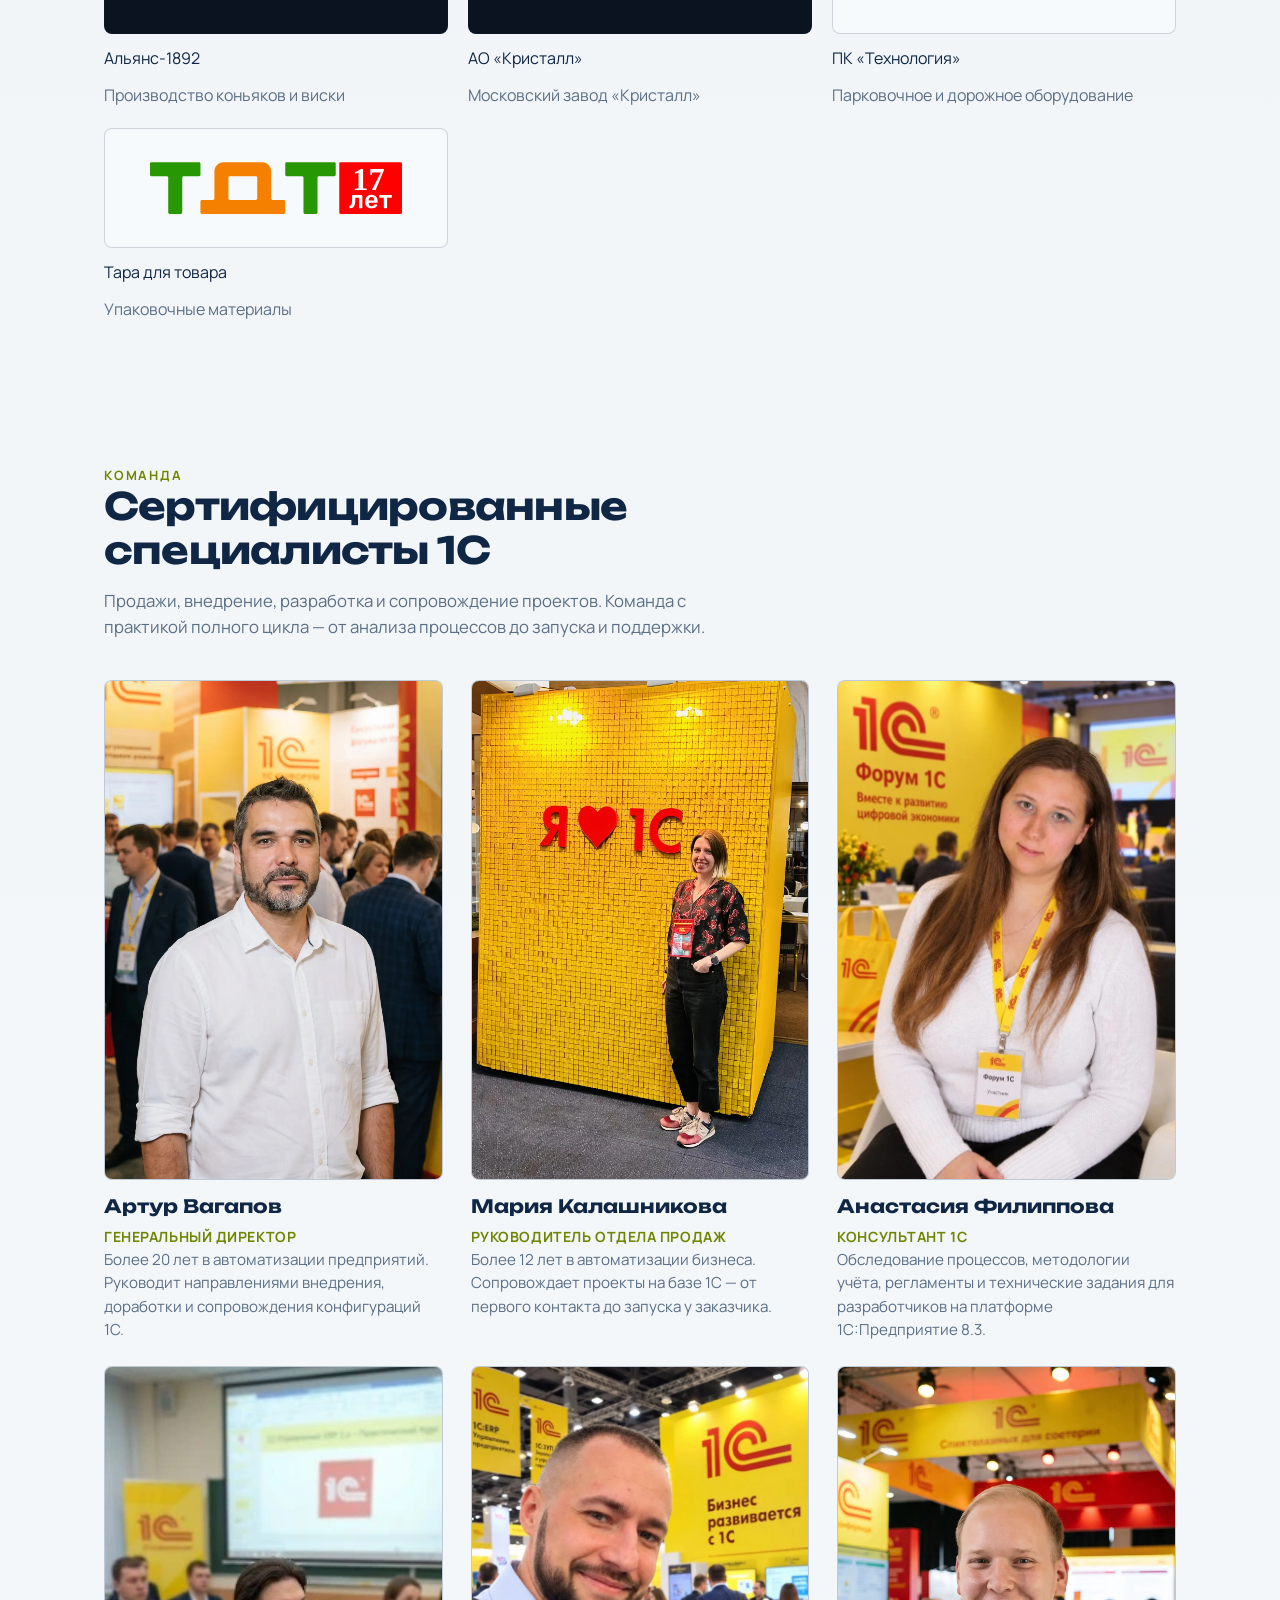
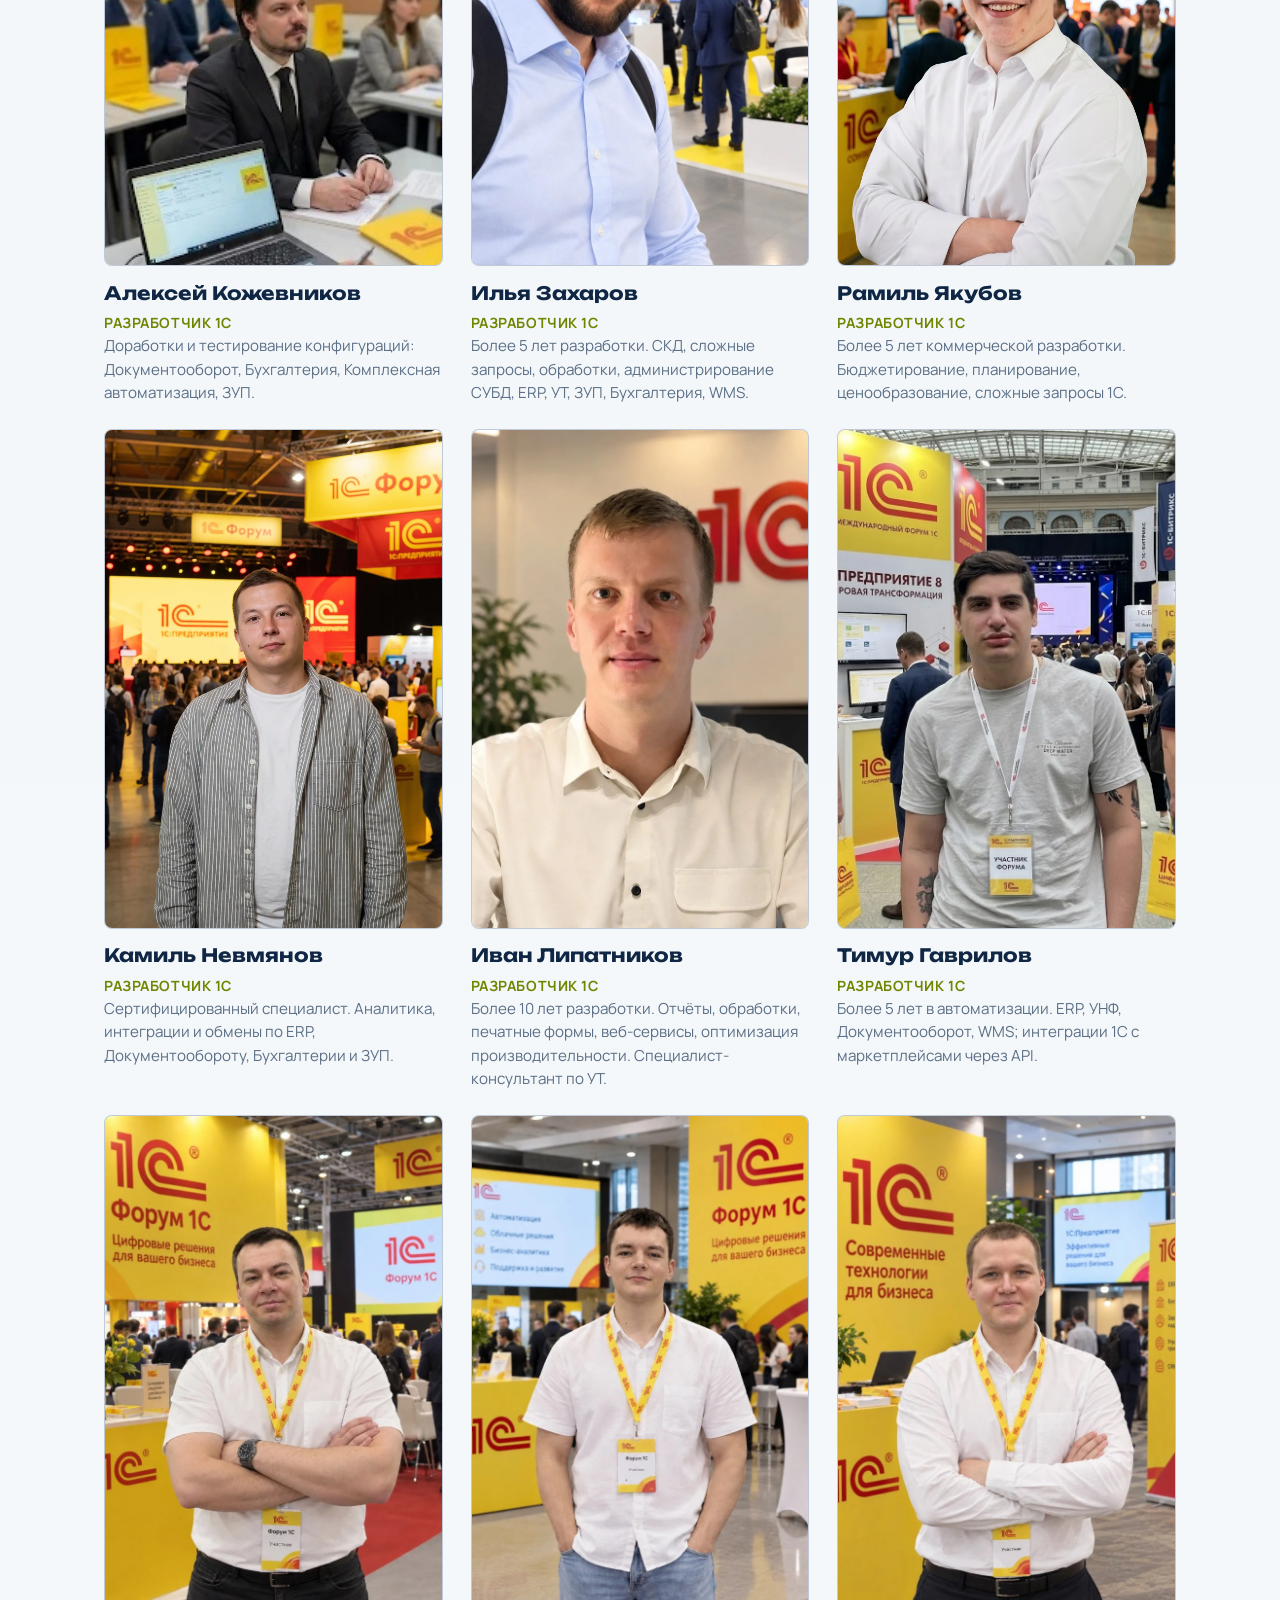
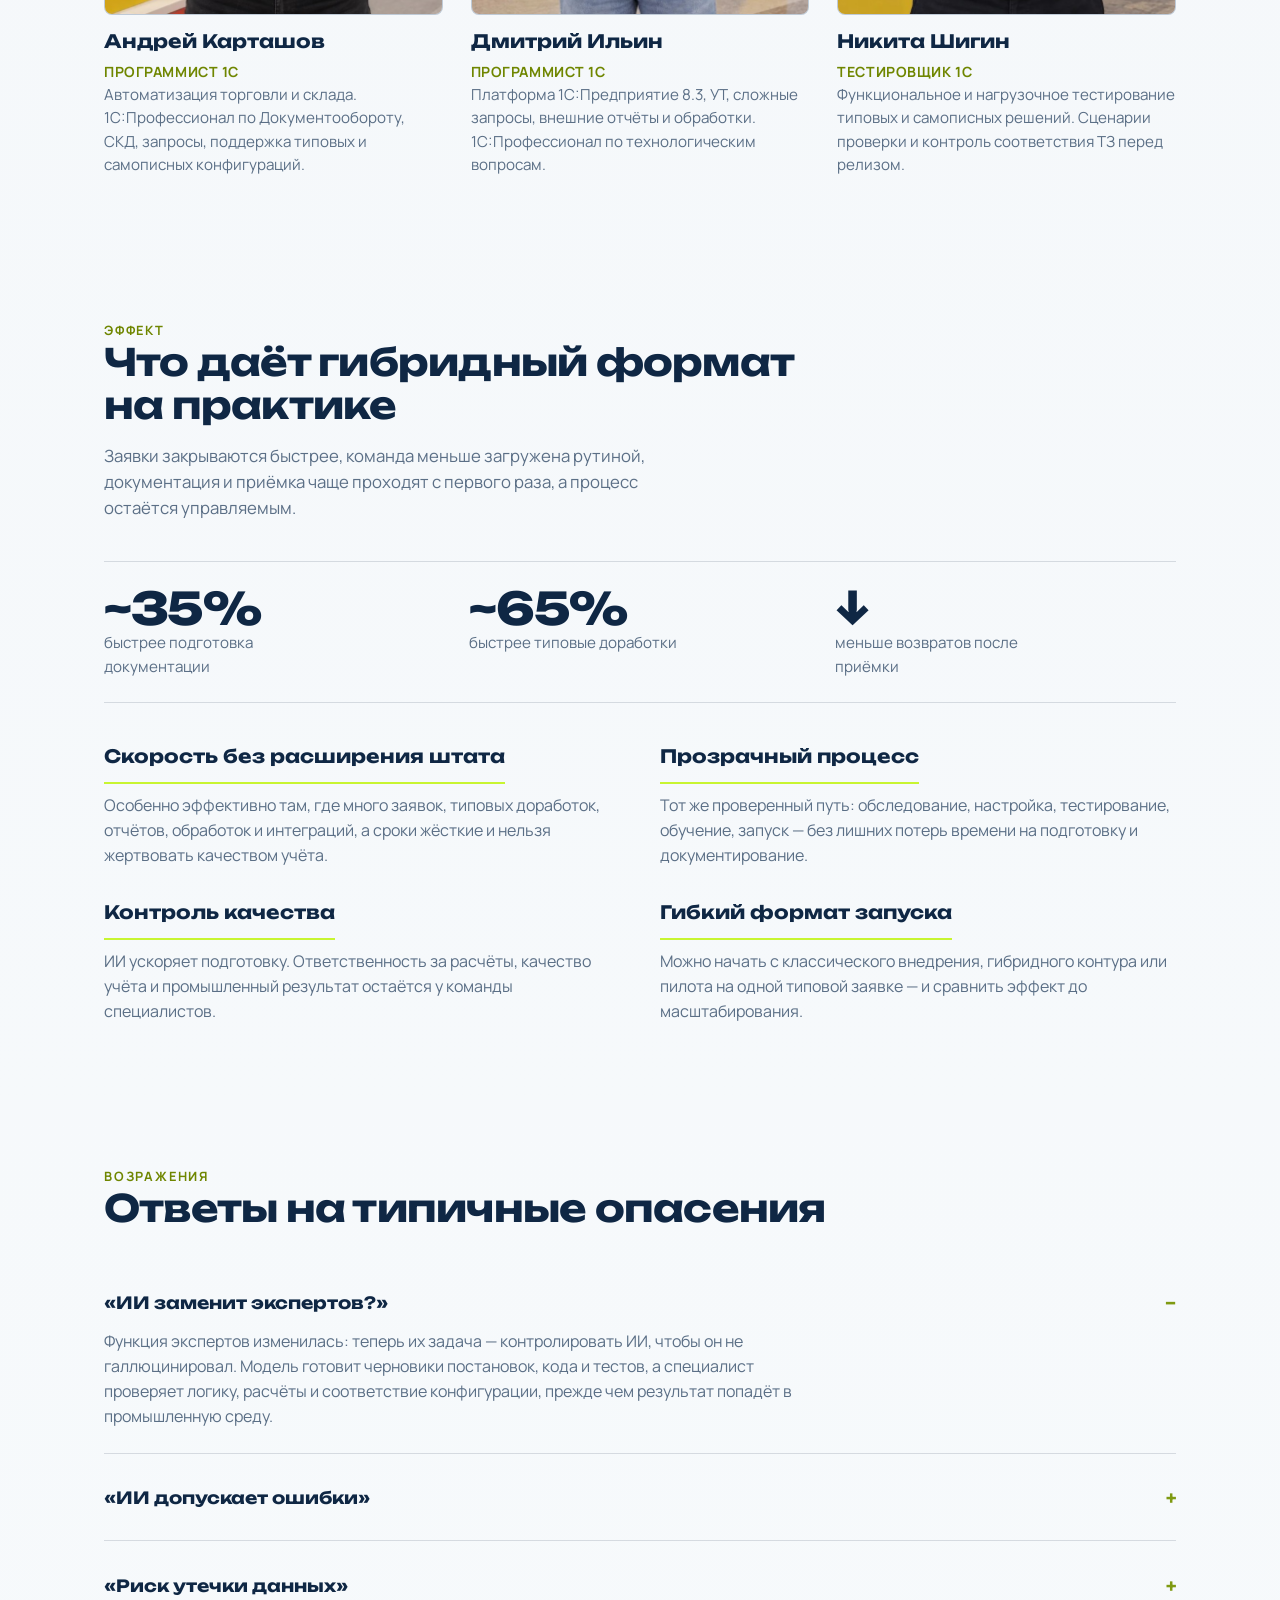
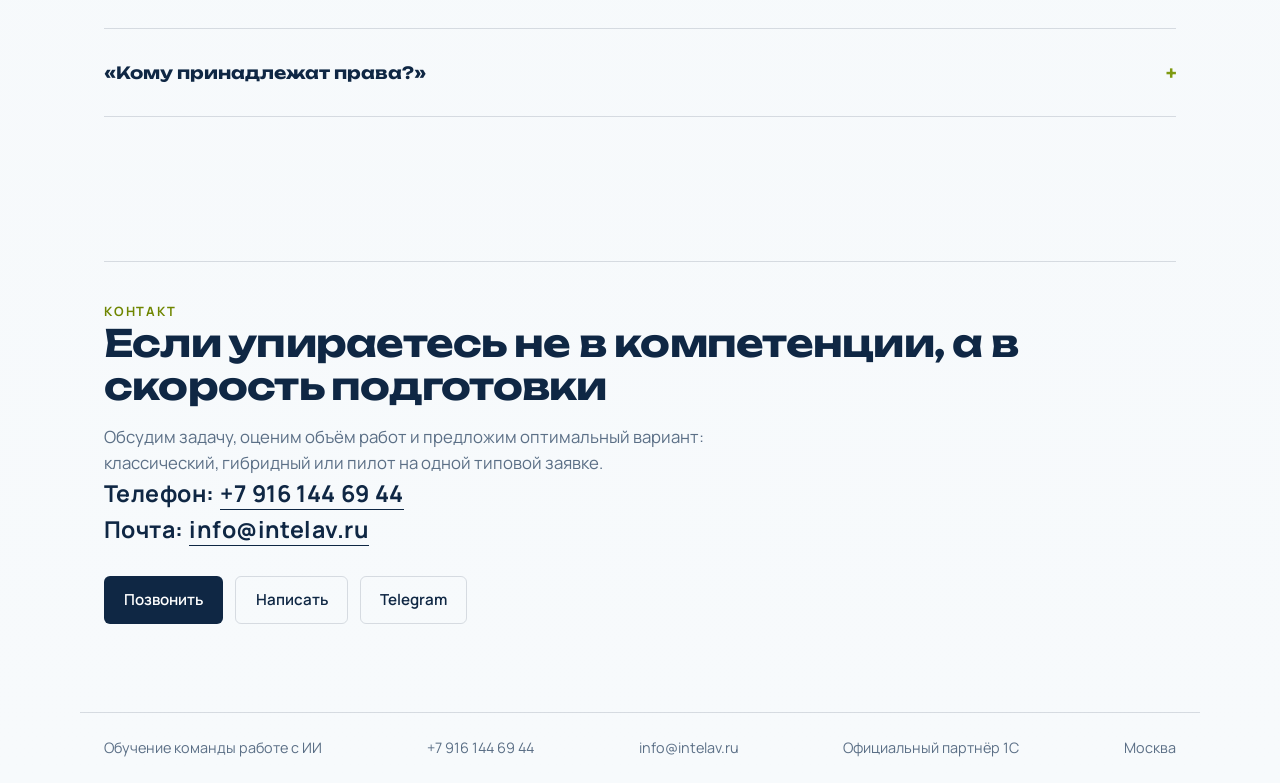
==== commit 69d9ddf5: "Add Yandex Metrika, visible contacts, and updated team photos to both landings. EOF  Co-authored-by:" ====
--- a/index.html
+++ b/index.html
@@ -3,12 +3,25 @@
 <head>
   <meta charset="UTF-8" />
   <meta name="viewport" content="width=device-width, initial-scale=1" />
+  <!-- Yandex.Metrika counter -->
+  <script type="text/javascript">
+    (function(m,e,t,r,i,k,a){
+        m[i]=m[i]||function(){(m[i].a=m[i].a||[]).push(arguments)};
+        m[i].l=1*new Date();
+        for (var j = 0; j < document.scripts.length; j++) {if (document.scripts[j].src === r) { return; }}
+        k=e.createElement(t),a=e.getElementsByTagName(t)[0],k.async=1,k.src=r,a.parentNode.insertBefore(k,a)
+    })(window, document,'script','https://mc.yandex.ru/metrika/tag.js?id=113550167', 'ym');
+
+    ym(113550167, 'init', {ssr:true, webvisor:true, clickmap:true, ecommerce:"dataLayer", referrer: document.referrer, url: location.href, accurateTrackBounce:true, trackLinks:true});
+  </script>
+  <noscript><div><img src="https://mc.yandex.ru/watch/113550167" style="position:absolute; left:-9999px;" alt="" /></div></noscript>
+  <!-- /Yandex.Metrika counter -->
   <title>Внедрение 1С с ИИ без потери контроля</title>
   <meta name="description" content="Официальный партнёр 1С. Гибридный формат: классическая методология плюс ИИ на рутинных задачах. Скорость подготовки без расширения команды." />
   <link rel="preconnect" href="https://fonts.googleapis.com" />
   <link rel="preconnect" href="https://fonts.gstatic.com" crossorigin />
   <link href="https://fonts.googleapis.com/css2?family=IBM+Plex+Mono:wght@400;500&family=Manrope:wght@400;500;600;700&family=Unbounded:wght@500;700;800&display=swap" rel="stylesheet" />
-  <link rel="stylesheet" href="styles.css" />
+  <link rel="stylesheet" href="styles.css?v=2" />
 </head>
 <body>
   <div class="noise" aria-hidden="true"></div>
@@ -28,7 +41,7 @@
     </nav>
     <div class="header-actions">
       <a class="btn btn-ghost" href="training/">Обучение команды</a>
-      <a class="btn btn-ghost" href="tel:+79161446944">Позвоните нам</a>
+      <a class="btn btn-ghost" href="tel:+79161446944">+7 916 144 69 44</a>
       <a class="btn btn-ghost" href="#contact">Связаться</a>
     </div>
   </header>
@@ -314,73 +327,73 @@
       </div>
       <div class="team-grid">
         <article class="team-member">
-          <img class="team-photo" src="assets/team/team-artur.webp" alt="Артур Вагапов" width="400" height="500" loading="lazy" />
+          <img class="team-photo" src="assets/team/team-artur.webp" alt="Артур Вагапов" width="400" height="500" loading="eager" />
           <h3>Артур Вагапов</h3>
           <p class="team-role">Генеральный директор</p>
           <p>Более 20 лет в автоматизации предприятий. Руководит направлениями внедрения, доработки и сопровождения конфигураций 1С.</p>
         </article>
         <article class="team-member">
-          <img class="team-photo" src="assets/team/team-maria.webp" alt="Мария Калашникова" width="400" height="500" loading="lazy" />
+          <img class="team-photo" src="assets/team/team-maria.webp" alt="Мария Калашникова" width="400" height="500" loading="eager" />
           <h3>Мария Калашникова</h3>
           <p class="team-role">Руководитель отдела продаж</p>
           <p>Более 12 лет в автоматизации бизнеса. Сопровождает проекты на базе 1С — от первого контакта до запуска у заказчика.</p>
         </article>
         <article class="team-member">
-          <img class="team-photo" src="assets/team/team-anastasia.jpg" alt="Анастасия Филиппова" width="400" height="500" loading="lazy" />
+          <img class="team-photo" src="assets/team/team-anastasia.jpg" alt="Анастасия Филиппова" width="400" height="500" loading="eager" />
           <h3>Анастасия Филиппова</h3>
           <p class="team-role">Консультант 1С</p>
           <p>Обследование процессов, методологии учёта, регламенты и технические задания для разработчиков на платформе 1С:Предприятие 8.3.</p>
         </article>
         <article class="team-member">
-          <img class="team-photo" src="assets/team/team-alexey.webp" alt="Алексей Кожевников" width="400" height="500" loading="lazy" />
+          <img class="team-photo" src="assets/team/team-alexey.webp" alt="Алексей Кожевников" width="400" height="500" loading="eager" />
           <h3>Алексей Кожевников</h3>
           <p class="team-role">Разработчик 1С</p>
           <p>Доработки и тестирование конфигураций: Документооборот, Бухгалтерия, Комплексная автоматизация, ЗУП.</p>
         </article>
         <article class="team-member">
-          <img class="team-photo" src="assets/team/team-ilya.jpg" alt="Илья Захаров" width="400" height="500" loading="lazy" />
+          <img class="team-photo" src="assets/team/team-ilya.jpg" alt="Илья Захаров" width="400" height="500" loading="eager" />
           <h3>Илья Захаров</h3>
           <p class="team-role">Разработчик 1С</p>
           <p>Более 5 лет разработки. СКД, сложные запросы, обработки, администрирование СУБД, ERP, УТ, ЗУП, Бухгалтерия, WMS.</p>
         </article>
         <article class="team-member">
-          <img class="team-photo" src="assets/team/team-ramil.jpg" alt="Рамиль Якубов" width="400" height="500" loading="lazy" />
+          <img class="team-photo" src="assets/team/team-ramil.jpg" alt="Рамиль Якубов" width="400" height="500" loading="eager" />
           <h3>Рамиль Якубов</h3>
           <p class="team-role">Разработчик 1С</p>
           <p>Более 5 лет коммерческой разработки. Бюджетирование, планирование, ценообразование, сложные запросы 1С.</p>
         </article>
         <article class="team-member">
-          <img class="team-photo" src="assets/team/team-kamil.webp" alt="Камиль Невмянов" width="400" height="500" loading="lazy" />
+          <img class="team-photo" src="assets/team/team-kamil.webp" alt="Камиль Невмянов" width="400" height="500" loading="eager" />
           <h3>Камиль Невмянов</h3>
           <p class="team-role">Разработчик 1С</p>
           <p>Сертифицированный специалист. Аналитика, интеграции и обмены по ERP, Документообороту, Бухгалтерии и ЗУП.</p>
         </article>
         <article class="team-member">
-          <img class="team-photo" src="assets/team/team-ivan.jpg" alt="Иван Липатников" width="400" height="500" loading="lazy" />
+          <img class="team-photo" src="assets/team/team-ivan.jpg" alt="Иван Липатников" width="400" height="500" loading="eager" />
           <h3>Иван Липатников</h3>
           <p class="team-role">Разработчик 1С</p>
           <p>Более 10 лет разработки. Отчёты, обработки, печатные формы, веб-сервисы, оптимизация производительности. Специалист-консультант по УТ.</p>
         </article>
         <article class="team-member">
-          <img class="team-photo" src="assets/team/team-timur.jpg" alt="Тимур Гаврилов" width="400" height="500" loading="lazy" />
+          <img class="team-photo" src="assets/team/team-timur.jpg" alt="Тимур Гаврилов" width="400" height="500" loading="eager" />
           <h3>Тимур Гаврилов</h3>
           <p class="team-role">Разработчик 1С</p>
           <p>Более 5 лет в автоматизации. ERP, УНФ, Документооборот, WMS; интеграции 1С с маркетплейсами через API.</p>
         </article>
         <article class="team-member">
-          <img class="team-photo" src="assets/team/team-andrey.jpg" alt="Андрей Карташов" width="400" height="500" loading="lazy" />
+          <img class="team-photo" src="assets/team/team-andrey.jpg" alt="Андрей Карташов" width="400" height="500" loading="eager" />
           <h3>Андрей Карташов</h3>
           <p class="team-role">Программист 1С</p>
           <p>Автоматизация торговли и склада. 1С:Профессионал по Документообороту, СКД, запросы, поддержка типовых и самописных конфигураций.</p>
         </article>
         <article class="team-member">
-          <img class="team-photo" src="assets/team/team-dmitry.jpg" alt="Дмитрий Ильин" width="400" height="500" loading="lazy" />
+          <img class="team-photo" src="assets/team/team-dmitry.jpg" alt="Дмитрий Ильин" width="400" height="500" loading="eager" />
           <h3>Дмитрий Ильин</h3>
           <p class="team-role">Программист 1С</p>
           <p>Платформа 1С:Предприятие 8.3, УТ, сложные запросы, внешние отчёты и обработки. 1С:Профессионал по технологическим вопросам.</p>
         </article>
         <article class="team-member">
-          <img class="team-photo" src="assets/team/team-nikita.jpg" alt="Никита Шигин" width="400" height="500" loading="lazy" />
+          <img class="team-photo" src="assets/team/team-nikita.jpg" alt="Никита Шигин" width="400" height="500" loading="eager" />
           <h3>Никита Шигин</h3>
           <p class="team-role">Тестировщик 1С</p>
           <p>Функциональное и нагрузочное тестирование типовых и самописных решений. Сценарии проверки и контроль соответствия ТЗ перед релизом.</p>
@@ -403,7 +416,7 @@
           <p class="metric-label">быстрее подготовка документации</p>
         </div>
         <div>
-          <p class="metric-value">~55%</p>
+          <p class="metric-value">~65%</p>
           <p class="metric-label">быстрее типовые доработки</p>
         </div>
         <div>
@@ -442,7 +455,7 @@
         <details open>
           <summary>«ИИ заменит экспертов?»</summary>
           <p>
-            Нет. Мы не доверяем внедрение нейросети целиком. ИИ закрывает рутинные подготовительные задачи, а review, тестирование, перенос в промышленную среду и приёмка остаются за специалистами по регламенту проекта.
+            Функция экспертов изменилась: теперь их задача — контролировать ИИ, чтобы он не галлюцинировал. Модель готовит черновики постановок, кода и тестов, а специалист проверяет логику, расчёты и соответствие конфигурации, прежде чем результат попадёт в промышленную среду.
           </p>
         </details>
         <details>
@@ -473,8 +486,10 @@
         <p class="section-lead">
           Обсудим задачу, оценим объём работ и предложим оптимальный вариант: классический, гибридный или пилот на одной типовой заявке.
         </p>
+        <p class="contact-phone">Телефон: <a href="tel:+79161446944">+7 916 144 69 44</a></p>
+        <p class="contact-phone">Почта: <a href="mailto:info@intelav.ru">info@intelav.ru</a></p>
         <div class="hero-cta">
-          <a class="btn btn-primary" href="tel:+79161446944">Позвоните нам</a>
+          <a class="btn btn-primary" href="tel:+79161446944">Позвонить</a>
           <a class="btn btn-ghost" href="mailto:info@intelav.ru">Написать</a>
           <a class="btn btn-ghost" href="https://t.me/" rel="noopener noreferrer" target="_blank">Telegram</a>
         </div>
@@ -484,6 +499,8 @@
 
   <footer class="site-footer">
     <a href="training/">Обучение команды работе с ИИ</a>
+    <a href="tel:+79161446944">+7 916 144 69 44</a>
+    <a href="mailto:info@intelav.ru">info@intelav.ru</a>
     <span>Официальный партнёр 1С</span>
     <span>Москва</span>
   </footer>
--- a/styles.css
+++ b/styles.css
@@ -770,6 +770,20 @@
   border-top: 1px solid var(--line);
 }
 
+.contact-phone {
+  margin: 0 0 1.2rem;
+  font-size: 1.45rem;
+  font-weight: 700;
+  letter-spacing: 0.02em;
+  user-select: all;
+}
+
+.contact-phone a {
+  color: inherit;
+  text-decoration: none;
+  border-bottom: 1px solid currentColor;
+}
+
 .site-footer {
   max-width: var(--max);
   margin: 0 auto;
